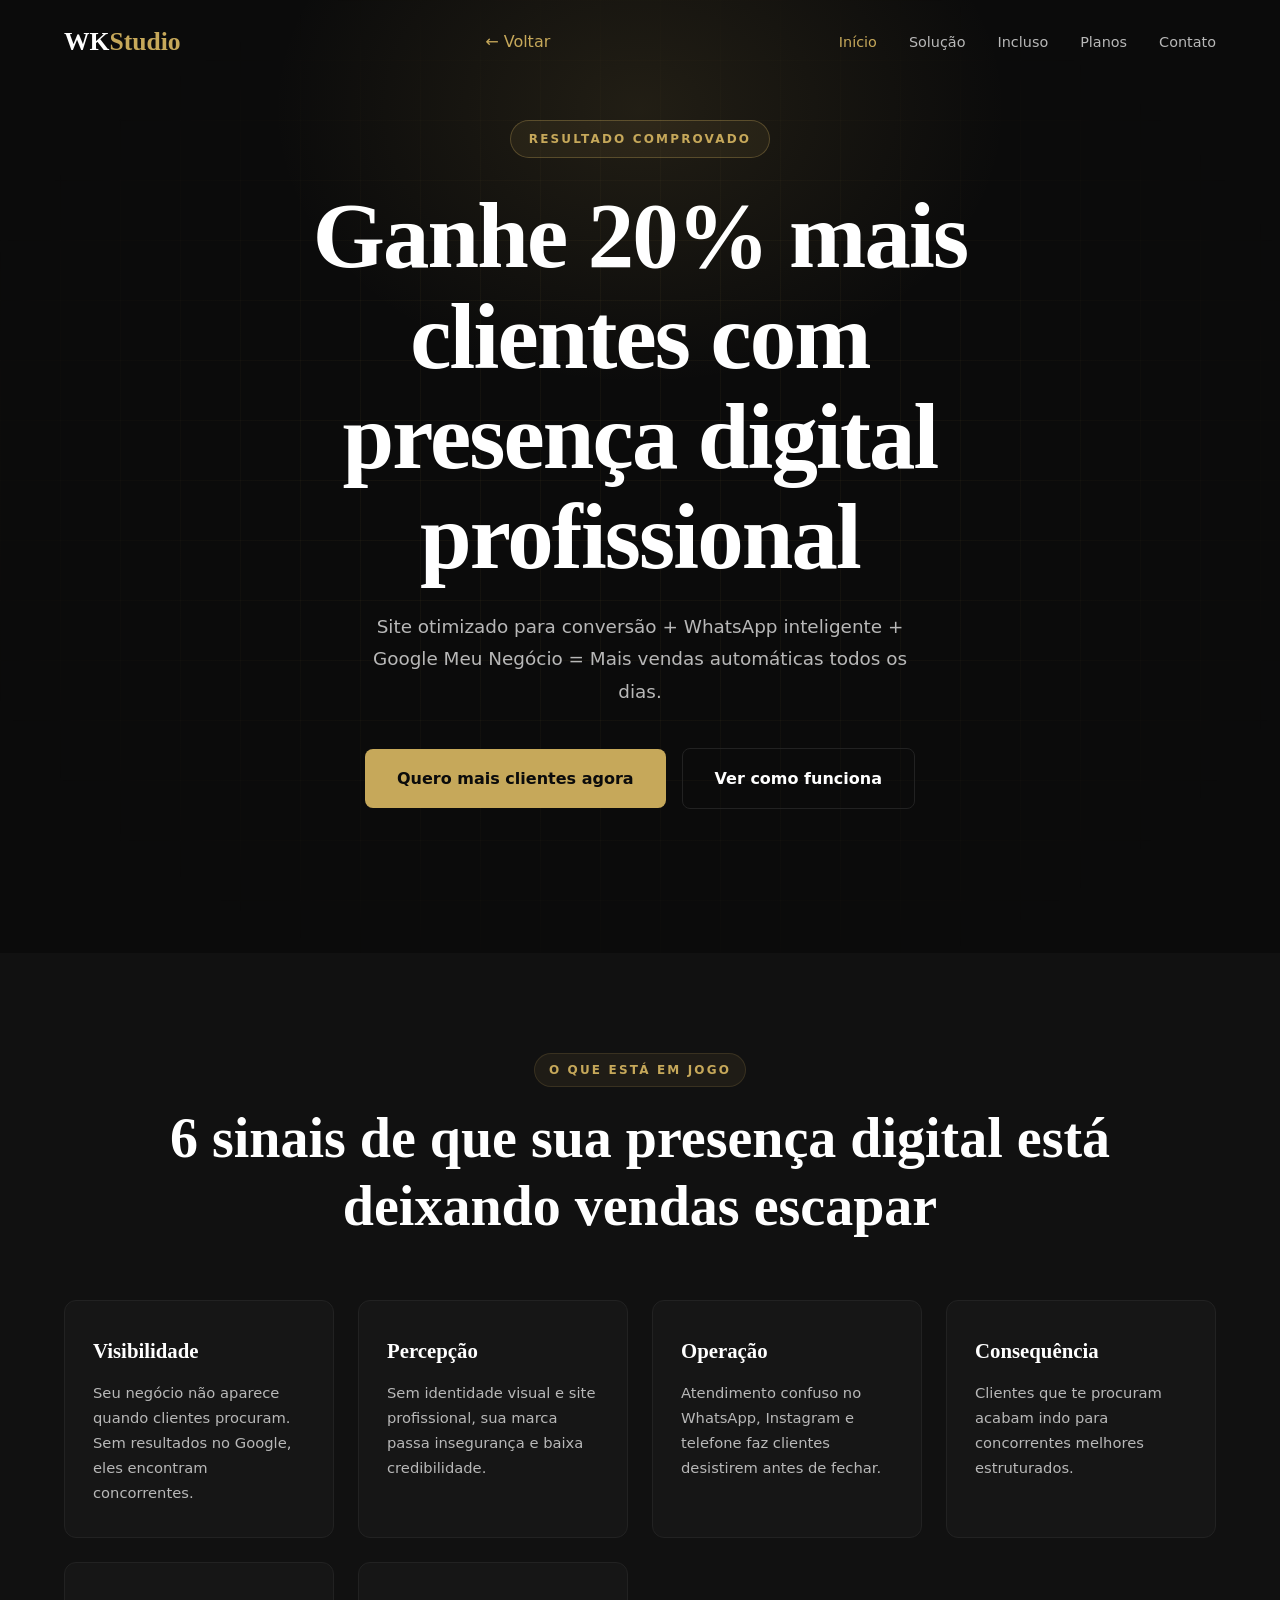
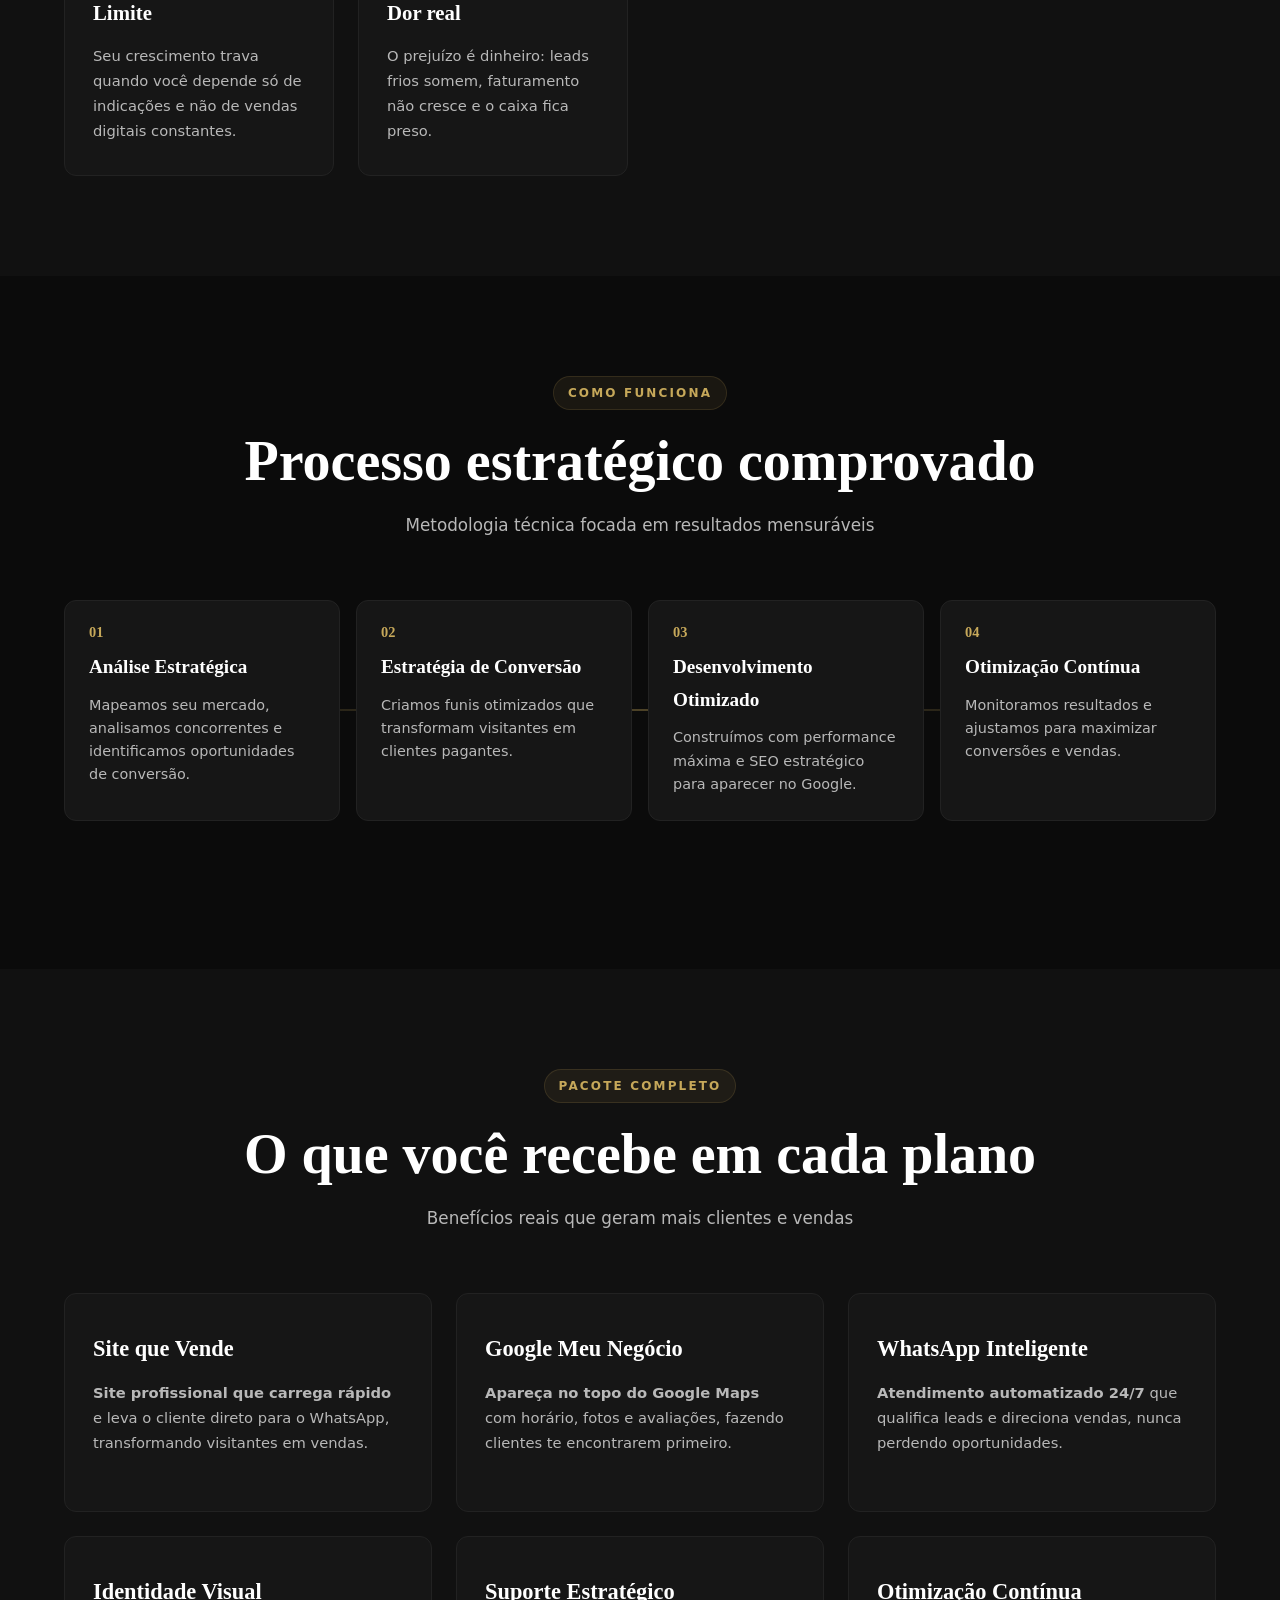
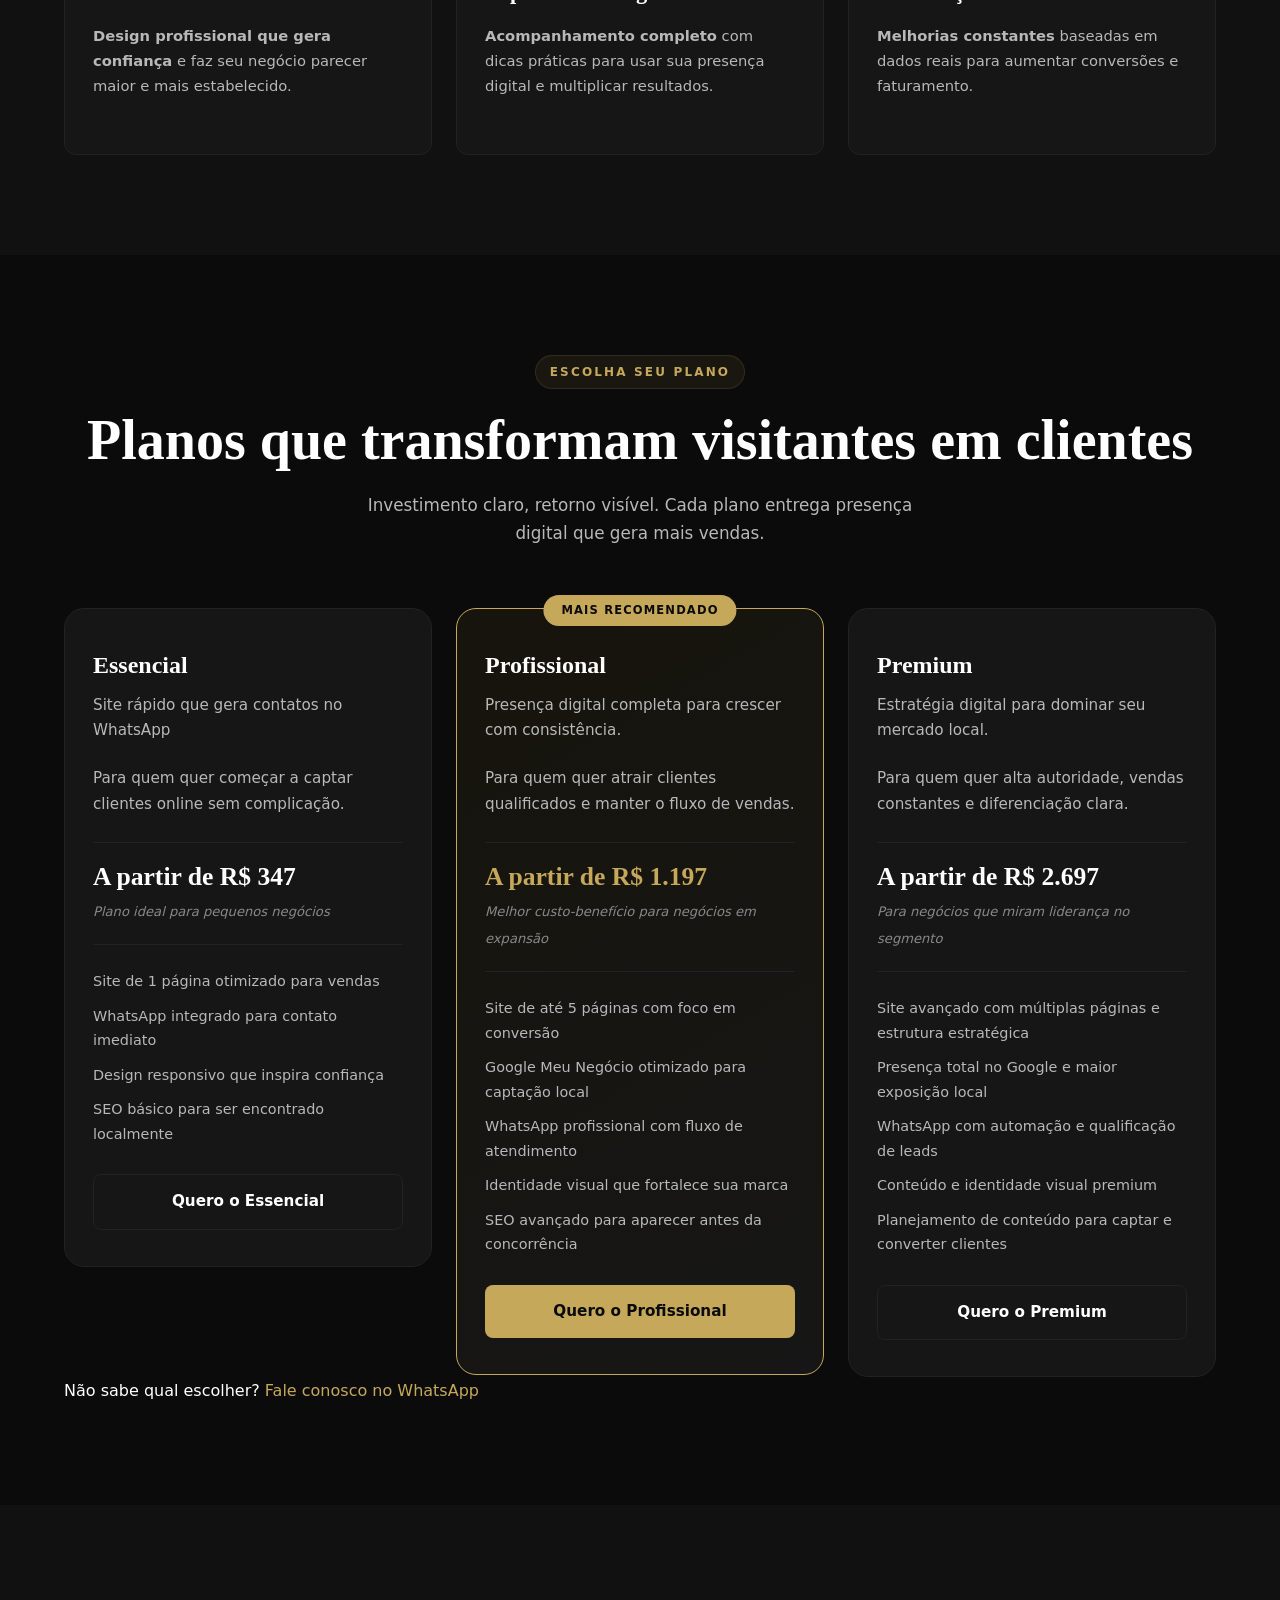
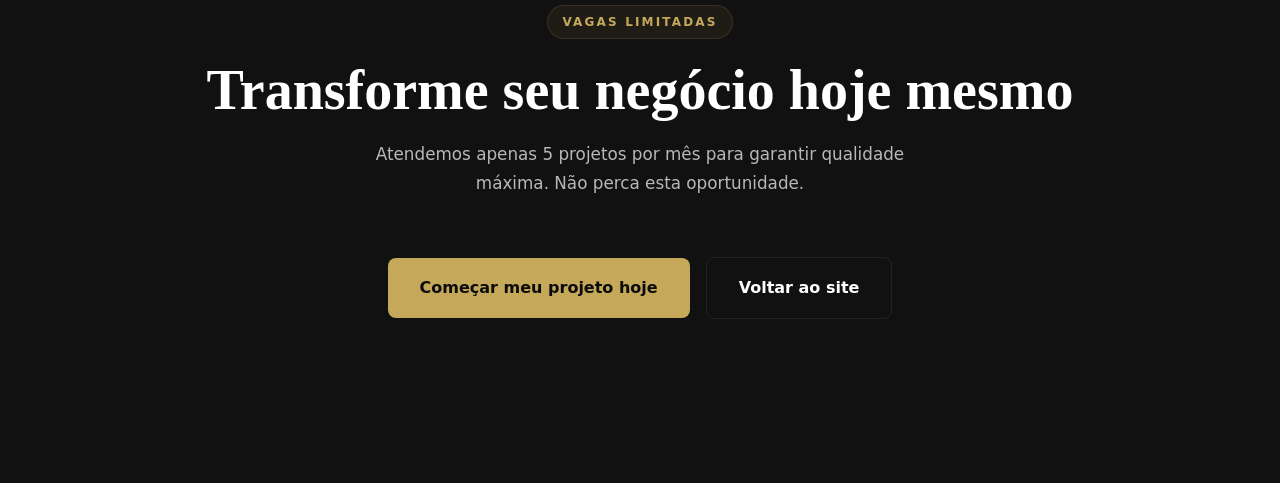
==== vendas.html @ 67858de2 "Add files via upload" ====
﻿<!doctype html>
<html lang="pt-BR">
  <head>
    <meta charset="UTF-8" />
    <meta name="viewport" content="width=device-width, initial-scale=1.0" />
    <title>WK Studio | Ganhe Mais Clientes com Presença Digital</title>
    <meta
      name="description"
      content="Transforme seu negócio local em uma máquina de vendas. Site profissional + WhatsApp inteligente + Google Meu Negócio. Ganhe 20% mais clientes já no primeiro mês."
    />
    <meta
      property="og:title"
      content="WK Studio | Ganhe Mais Clientes com Presença Digital"
    />
    <meta
      property="og:description"
      content="Site profissional + WhatsApp inteligente + Google Meu Negócio = 20% mais clientes. Presença digital completa para negócios locais."
    />
    <meta property="og:image" content="https://wkstudio.com.br/og-image.jpg" />
    <meta property="og:url" content="https://wkstudio.com.br/vendas.html" />
    <meta property="og:type" content="website" />
    <meta name="twitter:card" content="summary_large_image" />
    <link rel="stylesheet" href="style.css" />
  </head>
  <body>
    <header class="navbar" id="navbar">
      <div class="container nav-inner">
        <a href="index.html" class="logo">WK<span>Studio</span></a>
        <a href="index.html" class="gold-link" style="margin-left: 1rem"
          >← Voltar</a
        >
        <nav class="nav-links">
          <a href="#hero">Início</a>
          <a href="#solucao">Solução</a>
          <a href="#incluso">Incluso</a>
          <a href="#planos">Planos</a>
          <a href="#contato">Contato</a>
        </nav>
        <a
          href="https://wa.me/5561998647768?text=Olá!%20Quero%20mais%20clientes%20para%20meu%20negócio.%20Vamos%20conversar?"
          class="btn btn-gold nav-cta"
          target="_blank"
          rel="noopener noreferrer"
          data-track="whatsapp-header"
          >Quero mais clientes</a
        >
        <button
          class="hamburger"
          id="hamburger"
          aria-label="Abrir menu"
          aria-expanded="false"
          aria-controls="mobileMenu"
        >
          <span></span><span></span><span></span>
        </button>
      </div>
      <div
        class="mobile-menu"
        id="mobileMenu"
        role="navigation"
        aria-label="Menu mobile"
      >
        <a href="#hero" class="mobile-link">Início</a>
        <a href="#solucao" class="mobile-link">Solução</a>
        <a href="#incluso" class="mobile-link">Incluso</a>
        <a href="#planos" class="mobile-link">Planos</a>
        <a href="#contato" class="btn btn-gold">Contato</a>
      </div>
    </header>

    <main>
      <!-- HERO -->
      <section class="hero" id="hero">
        <div class="hero-bg">
          <div class="hero-grid"></div>
          <div class="hero-glow"></div>
        </div>
        <div class="container hero-content">
          <div class="hero-badge reveal">Resultado Comprovado</div>
          <h1 class="hero-title reveal">
            Ganhe 20% mais clientes com presença digital profissional
          </h1>
          <p class="hero-sub reveal">
            Site otimizado para conversão + WhatsApp inteligente + Google Meu
            Negócio = Mais vendas automáticas todos os dias.
          </p>
          <div class="hero-actions reveal">
            <a
              href="https://wa.me/5561998647768?text=Olá!%20Quero%20mais%20clientes%20para%20meu%20negócio.%20Vamos%20conversar%20sobre%20os%20planos?"
              class="btn btn-gold btn-lg"
              target="_blank"
              rel="noopener noreferrer"
              data-track="whatsapp-hero-primary"
            >
              Quero mais clientes agora
            </a>
            <a
              href="#solucao"
              class="btn btn-ghost btn-lg"
              data-track="scroll-solucao"
            >
              Ver como funciona
            </a>
          </div>
        </div>
      </section>

      <!-- DORES -->
      <section class="problema" id="dores">
        <div class="container">
          <div class="section-header reveal">
            <span class="section-tag">O que está em jogo</span>
            <h2 class="section-title">
              6 sinais de que sua presença digital está deixando vendas escapar
            </h2>
          </div>
          <div class="dores-grid">
            <article class="dor-card reveal">
              <h3>Visibilidade</h3>
              <p>
                Seu negócio não aparece quando clientes procuram. Sem resultados
                no Google, eles encontram concorrentes.
              </p>
            </article>
            <article class="dor-card reveal">
              <h3>Percepção</h3>
              <p>
                Sem identidade visual e site profissional, sua marca passa
                insegurança e baixa credibilidade.
              </p>
            </article>
            <article class="dor-card reveal">
              <h3>Operação</h3>
              <p>
                Atendimento confuso no WhatsApp, Instagram e telefone faz
                clientes desistirem antes de fechar.
              </p>
            </article>
            <article class="dor-card reveal">
              <h3>Consequência</h3>
              <p>
                Clientes que te procuram acabam indo para concorrentes melhores
                estruturados.
              </p>
            </article>
            <article class="dor-card reveal">
              <h3>Limite</h3>
              <p>
                Seu crescimento trava quando você depende só de indicações e não
                de vendas digitais constantes.
              </p>
            </article>
            <article class="dor-card reveal">
              <h3>Dor real</h3>
              <p>
                O prejuízo é dinheiro: leads frios somem, faturamento não cresce
                e o caixa fica preso.
              </p>
            </article>
          </div>
        </div>
      </section>

      <!-- SOLUÇÃO -->
      <section class="metodo" id="solucao">
        <div class="container">
          <div class="section-header reveal">
            <span class="section-tag">Como Funciona</span>
            <h2 class="section-title">Processo estratégico comprovado</h2>
            <p class="section-sub">
              Metodologia técnica focada em resultados mensuráveis
            </p>
          </div>
          <div class="metodo-steps">
            <div class="metodo-step reveal">
              <div class="step-num">01</div>
              <div class="step-content">
                <h3>Análise Estratégica</h3>
                <p>
                  Mapeamos seu mercado, analisamos concorrentes e identificamos
                  oportunidades de conversão.
                </p>
              </div>
            </div>
            <div class="metodo-step reveal">
              <div class="step-num">02</div>
              <div class="step-content">
                <h3>Estratégia de Conversão</h3>
                <p>
                  Criamos funis otimizados que transformam visitantes em
                  clientes pagantes.
                </p>
              </div>
            </div>
            <div class="metodo-step reveal">
              <div class="step-num">03</div>
              <div class="step-content">
                <h3>Desenvolvimento Otimizado</h3>
                <p>
                  Construímos com performance máxima e SEO estratégico para
                  aparecer no Google.
                </p>
              </div>
            </div>
            <div class="metodo-step reveal">
              <div class="step-num">04</div>
              <div class="step-content">
                <h3>Otimização Contínua</h3>
                <p>
                  Monitoramos resultados e ajustamos para maximizar conversões e
                  vendas.
                </p>
              </div>
            </div>
          </div>
        </div>
      </section>

      <!-- O QUE ESTÁ INCLUSO -->
      <section class="servicos" id="incluso">
        <div class="container">
          <div class="section-header reveal">
            <span class="section-tag">Pacote Completo</span>
            <h2 class="section-title">O que você recebe em cada plano</h2>
            <p class="section-sub">
              Benefícios reais que geram mais clientes e vendas
            </p>
          </div>
          <div class="servicos-grid">
            <div class="servico-card reveal">
              <h3>Site que Vende</h3>
              <p>
                <strong>Site profissional que carrega rápido</strong> e leva o
                cliente direto para o WhatsApp, transformando visitantes em
                vendas.
              </p>
            </div>
            <div class="servico-card reveal">
              <h3>Google Meu Negócio</h3>
              <p>
                <strong>Apareça no topo do Google Maps</strong> com horário,
                fotos e avaliações, fazendo clientes te encontrarem primeiro.
              </p>
            </div>
            <div class="servico-card reveal">
              <h3>WhatsApp Inteligente</h3>
              <p>
                <strong>Atendimento automatizado 24/7</strong> que qualifica
                leads e direciona vendas, nunca perdendo oportunidades.
              </p>
            </div>
            <div class="servico-card reveal">
              <h3>Identidade Visual</h3>
              <p>
                <strong>Design profissional que gera confiança</strong> e faz
                seu negócio parecer maior e mais estabelecido.
              </p>
            </div>
            <div class="servico-card reveal">
              <h3>Suporte Estratégico</h3>
              <p>
                <strong>Acompanhamento completo</strong> com dicas práticas para
                usar sua presença digital e multiplicar resultados.
              </p>
            </div>
            <div class="servico-card reveal">
              <h3>Otimização Contínua</h3>
              <p>
                <strong>Melhorias constantes</strong> baseadas em dados reais
                para aumentar conversões e faturamento.
              </p>
            </div>
          </div>
        </div>
      </section>

      <!-- PLANOS -->
      <section class="planos" id="planos">
        <div class="container">
          <div class="section-header reveal">
            <span class="section-tag">Escolha seu plano</span>
            <h2 class="section-title">
              Planos que transformam visitantes em clientes
            </h2>
            <p class="section-sub">
              Investimento claro, retorno visível. Cada plano entrega presença
              digital que gera mais vendas.
            </p>
          </div>
          <div class="planos-grid">
            <!-- ESSENCIAL -->
            <article class="plano-card reveal">
              <div class="plano-header">
                <span class="plano-nome">Essencial</span>
                <p class="plano-desc">
                  Site rápido que gera contatos no WhatsApp
                </p>
              </div>
              <p class="plano-target">
                Para quem quer começar a captar clientes online sem complicação.
              </p>
              <div class="plano-preco">
                <span class="preco-valor">A partir de R$ 347</span>
                <span class="preco-tipo"
                  >Plano ideal para pequenos negócios</span
                >
              </div>
              <ul class="plano-features">
                <li>Site de 1 página otimizado para vendas</li>
                <li>WhatsApp integrado para contato imediato</li>
                <li>Design responsivo que inspira confiança</li>
                <li>SEO básico para ser encontrado localmente</li>
              </ul>
              <a
                href="https://wa.me/5561998647768?text=Olá!%20Quero%20o%20plano%20Essencial%20para%20meu%20negócio."
                class="btn btn-outline btn-block"
                target="_blank"
                rel="noopener noreferrer"
                data-track="plano-essencial"
              >
                Quero o Essencial
              </a>
            </article>

            <!-- PROFISSIONAL (RECOMENDADO) -->
            <article class="plano-card plano-destaque reveal">
              <span class="plano-popular">MAIS RECOMENDADO</span>
              <div class="plano-header">
                <span class="plano-nome">Profissional</span>
                <p class="plano-desc">
                  Presença digital completa para crescer com consistência.
                </p>
              </div>
              <p class="plano-target">
                Para quem quer atrair clientes qualificados e manter o fluxo de
                vendas.
              </p>
              <div class="plano-preco">
                <span class="preco-valor">A partir de R$ 1.197</span>
                <span class="preco-tipo"
                  >Melhor custo-benefício para negócios em expansão</span
                >
              </div>
              <ul class="plano-features">
                <li>Site de até 5 páginas com foco em conversão</li>
                <li>Google Meu Negócio otimizado para captação local</li>
                <li>WhatsApp profissional com fluxo de atendimento</li>
                <li>Identidade visual que fortalece sua marca</li>
                <li>SEO avançado para aparecer antes da concorrência</li>
              </ul>
              <a
                href="https://wa.me/5561998647768?text=Olá!%20Quero%20o%20plano%20Profissional%20-%20mais%20recomendado%20para%20meu%20negócio."
                class="btn btn-gold btn-block"
                target="_blank"
                rel="noopener noreferrer"
                data-track="plano-profissional"
              >
                Quero o Profissional
              </a>
            </article>

            <!-- PREMIUM -->
            <article class="plano-card reveal">
              <div class="plano-header">
                <span class="plano-nome">Premium</span>
                <p class="plano-desc">
                  Estratégia digital para dominar seu mercado local.
                </p>
              </div>
              <p class="plano-target">
                Para quem quer alta autoridade, vendas constantes e
                diferenciação clara.
              </p>
              <div class="plano-preco">
                <span class="preco-valor">A partir de R$ 2.697</span>
                <span class="preco-tipo"
                  >Para negócios que miram liderança no segmento</span
                >
              </div>
              <ul class="plano-features">
                <li>
                  Site avançado com múltiplas páginas e estrutura estratégica
                </li>
                <li>Presença total no Google e maior exposição local</li>
                <li>WhatsApp com automação e qualificação de leads</li>
                <li>Conteúdo e identidade visual premium</li>
                <li>
                  Planejamento de conteúdo para captar e converter clientes
                </li>
              </ul>
              <a
                href="https://wa.me/5561998647768?text=Olá!%20Quero%20o%20plano%20Premium%20para%20dominar%20meu%20mercado."
                class="btn btn-outline btn-block"
                target="_blank"
                rel="noopener noreferrer"
                data-track="plano-premium"
              >
                Quero o Premium
              </a>
            </article>
          </div>
          <div class="planos-footer">
            <p>
              Não sabe qual escolher?
              <a
                href="https://wa.me/5561998647768?text=Olá!%20Gostaria%20de%20ajuda%20para%20escolher%20o%20plano%20ideal%20para%20meu%20negócio."
                class="gold-link"
                target="_blank"
                rel="noopener noreferrer"
                data-track="ajuda-plano"
              >
                Fale conosco no WhatsApp
              </a>
            </p>
          </div>
        </div>
      </section>

      <!-- CONTATO / CTA FINAL -->
      <section class="problema" id="contato">
        <div class="container">
          <div class="section-header reveal">
            <span class="section-tag">Vagas Limitadas</span>
            <h2 class="section-title">Transforme seu negócio hoje mesmo</h2>
            <p class="section-sub">
              Atendemos apenas 5 projetos por mês para garantir qualidade
              máxima. Não perca esta oportunidade.
            </p>
          </div>
          <div class="hero-actions reveal">
            <a
              href="https://wa.me/5561998647768?text=Olá!%20Quero%20começar%20meu%20projeto%20de%20presença%20digital%20hoje.%20Vamos%20conversar?"
              class="btn btn-gold btn-lg"
              target="_blank"
              rel="noopener noreferrer"
              data-track="whatsapp-final"
            >
              Começar meu projeto hoje
            </a>
            <a
              href="index.html"
              class="btn btn-ghost btn-lg"
              data-track="voltar-site"
            >
              Voltar ao site
            </a>
          </div>
        </div>
      </section>
    </main>
    <script src="script.js"></script>
  </body>
</html>
---- style.css ----
/* =============================================
   WK STUDIO — style.css v2
   ============================================= */

*,
*::before,
*::after {
  box-sizing: border-box;
  margin: 0;
  padding: 0;
}

:root {
  --black: #0b0b0b;
  --black-soft: #111111;
  --black-card: #161616;
  --black-border: #222222;
  --white: #ffffff;
  --white-dim: #b8b8b8;
  --white-muted: #888888;
  --gold: #c6a85a;
  --gold-light: #d4b96a;
  --gold-dim: rgba(198, 168, 90, 0.15);
  --gold-glow: rgba(198, 168, 90, 0.08);
  --green: #25d366;

  --font-display: "Cormorant Garamond", Georgia, serif;
  --font-body: "DM Sans", system-ui, sans-serif;

  --radius: 12px;
  --radius-lg: 20px;
  --radius-sm: 8px;
  --transition: 0.3s ease;
  --section-pad: 100px;
  --container: 1200px;
}

html {
  scroll-behavior: smooth;
  font-size: 16px;
}

body {
  background: var(--black);
  color: var(--white);
  font-family: var(--font-body);
  line-height: 1.7;
  -webkit-font-smoothing: antialiased;
  overflow-x: hidden;
}

img {
  max-width: 100%;
  display: block;
}
a {
  text-decoration: none;
  color: inherit;
}
ul {
  list-style: none;
}

:focus-visible {
  outline: 2px solid var(--gold);
  outline-offset: 3px;
  border-radius: 4px;
}
:focus:not(:focus-visible) {
  outline: none;
}

/* UTILITIES */
.container {
  max-width: var(--container);
  margin: 0 auto;
  padding: 0 24px;
}
.gold {
  color: var(--gold);
}
.gold-link {
  color: var(--gold);
  font-weight: 500;
}
.gold-link:hover {
  text-decoration: underline;
}

.section-tag {
  display: inline-block;
  font-size: 0.75rem;
  font-weight: 600;
  letter-spacing: 0.18em;
  text-transform: uppercase;
  color: var(--gold);
  border: 1px solid var(--gold-dim);
  background: var(--gold-glow);
  padding: 6px 14px;
  border-radius: 100px;
  margin-bottom: 18px;
}

.section-header {
  text-align: center;
  margin-bottom: 60px;
}

.section-title {
  font-family: var(--font-display);
  font-size: clamp(2.2rem, 5vw, 3.5rem);
  font-weight: 700;
  line-height: 1.2;
  margin-bottom: 16px;
}

.section-sub {
  font-size: 1.05rem;
  color: var(--white-dim);
  max-width: 560px;
  margin: 0 auto;
}

.check {
  color: var(--gold);
  font-weight: 700;
  flex-shrink: 0;
}

/* BUTTONS */
.btn {
  display: inline-flex;
  align-items: center;
  gap: 10px;
  padding: 14px 28px;
  border-radius: var(--radius-sm);
  font-family: var(--font-body);
  font-size: 0.95rem;
  font-weight: 600;
  cursor: pointer;
  border: none;
  transition: all var(--transition);
  white-space: nowrap;
}
.btn-gold {
  background: var(--gold);
  color: var(--black);
}
.btn-gold:hover {
  background: var(--gold-light);
  transform: translateY(-2px);
  box-shadow: 0 8px 30px rgba(198, 168, 90, 0.3);
}
.btn-ghost {
  background: transparent;
  color: var(--white);
  border: 1px solid var(--black-border);
}
.btn-ghost:hover {
  border-color: var(--white-muted);
  background: rgba(255, 255, 255, 0.04);
}
.btn-outline {
  background: transparent;
  color: var(--white);
  border: 1.5px solid var(--black-border);
}
.btn-outline:hover {
  border-color: var(--gold);
  color: var(--gold);
}
.btn-lg {
  padding: 16px 32px;
  font-size: 1rem;
}
.btn-xl {
  padding: 20px 44px;
  font-size: 1.1rem;
  border-radius: var(--radius);
}
.btn-block {
  width: 100%;
  justify-content: center;
}

/* REVEAL */
.reveal {
  opacity: 0;
  transform: translateY(32px);
  transition:
    opacity 0.7s ease,
    transform 0.7s ease;
}
.reveal.visible {
  opacity: 1;
  transform: translateY(0);
}

/* =============================================
   NAVBAR
   ============================================= */
.navbar {
  position: fixed;
  top: 0;
  left: 0;
  width: 100%;
  z-index: 1000;
  padding: 20px 0;
  transition: all var(--transition);
}
.navbar.scrolled {
  background: rgba(11, 11, 11, 0.95);
  backdrop-filter: blur(16px);
  border-bottom: 1px solid var(--black-border);
  padding: 14px 0;
}
.nav-inner {
  display: flex;
  align-items: center;
  justify-content: space-between;
  gap: 24px;
}
.logo {
  font-family: var(--font-display);
  font-size: 1.6rem;
  font-weight: 700;
  color: var(--white);
}
.logo span {
  color: var(--gold);
}
.nav-links {
  display: flex;
  gap: 32px;
}
.nav-links a {
  font-size: 0.9rem;
  font-weight: 500;
  color: var(--white-dim);
  transition: color var(--transition);
}
.nav-links a:hover {
  color: var(--white);
}
.nav-cta {
  display: none;
}
.hamburger {
  display: none;
  flex-direction: column;
  gap: 5px;
  background: none;
  border: none;
  cursor: pointer;
  padding: 4px;
}
.hamburger span {
  display: block;
  width: 24px;
  height: 2px;
  background: var(--white);
  border-radius: 2px;
  transition: all var(--transition);
}
.mobile-menu {
  display: none;
  flex-direction: column;
  gap: 16px;
  padding: 24px;
  background: var(--black-soft);
  border-top: 1px solid var(--black-border);
}
.mobile-menu.open {
  display: flex;
}
.mobile-link {
  font-size: 1rem;
  color: var(--white-dim);
  font-weight: 500;
}

/* =============================================
   HERO
   ============================================= */
.hero {
  position: relative;
  min-height: 100vh;
  display: flex;
  align-items: center;
  overflow: hidden;
  padding: 120px 0 80px;
}
.hero-bg {
  position: absolute;
  inset: 0;
  pointer-events: none;
}
.hero-grid {
  position: absolute;
  inset: 0;
  background-image:
    linear-gradient(rgba(198, 168, 90, 0.05) 1px, transparent 1px),
    linear-gradient(90deg, rgba(198, 168, 90, 0.05) 1px, transparent 1px);
  background-size: 60px 60px;
  mask-image: radial-gradient(ellipse at center, black 30%, transparent 80%);
}
.hero-glow {
  position: absolute;
  top: -20%;
  left: 50%;
  transform: translateX(-50%);
  width: 800px;
  height: 600px;
  background: radial-gradient(
    ellipse,
    rgba(198, 168, 90, 0.12) 0%,
    transparent 65%
  );
  border-radius: 50%;
}
.hero-content {
  position: relative;
  z-index: 2;
  text-align: center;
  max-width: 820px;
  margin: 0 auto;
}
.hero-badge {
  display: inline-block;
  font-size: 0.75rem;
  font-weight: 600;
  letter-spacing: 0.18em;
  text-transform: uppercase;
  color: var(--gold);
  border: 1px solid rgba(198, 168, 90, 0.3);
  background: rgba(198, 168, 90, 0.08);
  padding: 8px 18px;
  border-radius: 100px;
  margin-bottom: 28px;
}
.hero-title {
  font-family: var(--font-display);
  font-size: clamp(3rem, 8vw, 5.8rem);
  font-weight: 700;
  line-height: 1.08;
  letter-spacing: -0.02em;
  margin-bottom: 24px;
}
.hero-sub {
  font-size: clamp(1rem, 2.5vw, 1.15rem);
  color: var(--white-dim);
  max-width: 560px;
  margin: 0 auto 40px;
  line-height: 1.75;
}
.hero-actions {
  display: flex;
  align-items: center;
  justify-content: center;
  gap: 16px;
  flex-wrap: wrap;
  margin-bottom: 64px;
}
.hero-stats {
  display: flex;
  align-items: center;
  justify-content: center;
  gap: 32px;
  flex-wrap: wrap;
}
.stat {
  text-align: center;
}
.stat-num {
  display: block;
  font-family: var(--font-display);
  font-size: 1.8rem;
  font-weight: 700;
  color: var(--gold);
  line-height: 1;
}
.stat-label {
  font-size: 0.8rem;
  color: var(--white-muted);
  margin-top: 4px;
}
.stat-divider {
  width: 1px;
  height: 40px;
  background: var(--black-border);
}
.hero-scroll {
  position: absolute;
  bottom: 32px;
  left: 50%;
  transform: translateX(-50%);
}
.scroll-line {
  width: 1px;
  height: 48px;
  background: linear-gradient(to bottom, var(--gold), transparent);
  margin: 0 auto;
  animation: scrollPulse 2s ease-in-out infinite;
}
@keyframes scrollPulse {
  0%,
  100% {
    opacity: 1;
    transform: scaleY(1);
  }
  50% {
    opacity: 0.4;
    transform: scaleY(0.8);
  }
}

/* =============================================
   PROBLEMA
   ============================================= */
.problema {
  padding: var(--section-pad) 0;
  background: var(--black-soft);
}
.dores-grid {
  display: grid;
  grid-template-columns: repeat(auto-fit, minmax(260px, 1fr));
  gap: 24px;
}
.dor-card {
  background: var(--black-card);
  border: 1px solid var(--black-border);
  border-radius: var(--radius);
  padding: 32px 28px;
  transition: all var(--transition);
}
.dor-card:hover {
  border-color: rgba(198, 168, 90, 0.3);
  transform: translateY(-4px);
  box-shadow: 0 16px 40px rgba(0, 0, 0, 0.4);
}
.dor-icon {
  color: var(--gold);
  margin-bottom: 20px;
}
.dor-card h3 {
  font-family: var(--font-display);
  font-size: 1.3rem;
  font-weight: 700;
  margin-bottom: 12px;
}
.dor-card p {
  font-size: 0.92rem;
  color: var(--white-dim);
  line-height: 1.7;
}

/* =============================================
   MÉTODO
   ============================================= */
.metodo {
  padding: var(--section-pad) 0;
}
.metodo-steps {
  position: relative;
  display: grid;
  grid-template-columns: repeat(4, 1fr);
  grid-auto-rows: 1fr;
  gap: 16px;
  align-items: stretch;
  margin-bottom: 48px;
}
.metodo-steps::before {
  content: "";
  position: absolute;
  top: 50%;
  left: 0;
  width: 100%;
  height: 2px;
  transform: translateY(-50%);
  background: linear-gradient(90deg, transparent 0%, rgba(198, 168, 90, 0.35) 50%, transparent 100%);
  z-index: 0;
}
.metodo-step {
  position: relative;
  z-index: 1;
  display: flex;
  flex-direction: column;
  justify-content: flex-start;
  align-items: flex-start;
  min-height: 220px;
  height: 100%;
  background: var(--black-card);
  border: 1px solid var(--black-border);
  border-radius: var(--radius);
  padding: 24px;
  transition: transform var(--transition), border-color var(--transition), box-shadow var(--transition);
}
.metodo-step:hover {
  transform: translateY(-4px);
  border-color: rgba(198, 168, 90, 0.3);
  box-shadow: 0 12px 24px rgba(0, 0, 0, 0.25);
}
.metodo-connector {
  display: none;
}
.step-num {
  font-family: var(--font-display);
  font-size: 0.9rem;
  font-weight: 700;
  color: var(--gold);
  line-height: 1;
  margin-bottom: 12px;
}
.step-content h3 {
  font-family: var(--font-display);
  font-size: 1.2rem;
  font-weight: 700;
  margin-bottom: 10px;
}
.step-content p {
  font-size: 0.9rem;
  color: var(--white-dim);
  line-height: 1.6;
}
.metodo-cta {
  text-align: center;
}
@media (max-width: 1024px) {
  .metodo-steps {
    gap: 12px;
  }
}
@media (max-width: 640px) {
  .metodo-steps {
    grid-template-columns: 1fr;
  }
  .metodo-steps::before {
    display: none;
  }
}

/* =============================================
   SERVIÇOS
   ============================================= */
.servicos {
  padding: var(--section-pad) 0;
  background: var(--black-soft);
}
.servicos-grid {
  display: grid;
  grid-template-columns: repeat(auto-fit, minmax(280px, 1fr));
  gap: 24px;
}
.servico-card {
  background: var(--black-card);
  border: 1px solid var(--black-border);
  border-radius: var(--radius);
  padding: 36px 28px;
  position: relative;
  transition: all var(--transition);
}
.servico-card:hover {
  border-color: rgba(198, 168, 90, 0.25);
  transform: translateY(-4px);
  box-shadow: 0 20px 50px rgba(0, 0, 0, 0.4);
}
.servico-destaque {
  border-color: rgba(198, 168, 90, 0.4);
  background: linear-gradient(135deg, #161610, var(--black-card));
}
.servico-novo {
  border-color: rgba(198, 168, 90, 0.2);
}
.servico-tag {
  position: absolute;
  top: -12px;
  left: 24px;
  background: var(--gold);
  color: var(--black);
  font-size: 0.72rem;
  font-weight: 700;
  letter-spacing: 0.1em;
  text-transform: uppercase;
  padding: 5px 12px;
  border-radius: 100px;
}
.servico-tag--novo {
  background: var(--black-soft);
  color: var(--gold);
  border: 1px solid var(--gold-dim);
}
.servico-num {
  font-family: var(--font-display);
  font-size: 0.85rem;
  color: var(--gold);
  font-weight: 700;
  letter-spacing: 0.1em;
  margin-bottom: 16px;
}
.servico-icon {
  color: var(--gold);
  margin-bottom: 20px;
}
.servico-card h3 {
  font-family: var(--font-display);
  font-size: 1.4rem;
  font-weight: 700;
  margin-bottom: 12px;
}
.servico-card p {
  font-size: 0.92rem;
  color: var(--white-dim);
  line-height: 1.7;
  margin-bottom: 20px;
}
.servico-features {
  display: flex;
  flex-direction: column;
  gap: 8px;
}
.servico-features li {
  font-size: 0.85rem;
  color: var(--white-muted);
  padding-left: 16px;
  position: relative;
}
.servico-features li::before {
  content: "–";
  position: absolute;
  left: 0;
  color: var(--gold);
}

/* =============================================
   PROJETOS
   ============================================= */
.projetos {
  padding: var(--section-pad) 0;
}
.projetos-grid {
  display: grid;
  grid-template-columns: repeat(auto-fit, minmax(300px, 1fr));
  gap: 28px;
}
.projeto-card {
  background: var(--black-card);
  border: 1px solid var(--black-border);
  border-radius: var(--radius-lg);
  overflow: hidden;
  transition: all var(--transition);
}
.projeto-card:hover {
  border-color: rgba(198, 168, 90, 0.3);
  transform: translateY(-6px);
  box-shadow: 0 24px 60px rgba(0, 0, 0, 0.5);
}
.projeto-img {
  position: relative;
  height: 220px;
  overflow: hidden;
  display: flex;
  align-items: center;
  justify-content: center;
}
.projeto-img--oficina {
  background: linear-gradient(135deg, #1a120a, #2a1f10);
}
.projeto-img--doce {
  background: linear-gradient(135deg, #2a1a0f, #3a2518);
}
.projeto-overlay {
  position: absolute;
  top: 12px;
  left: 12px;
  background: rgba(0, 0, 0, 0.7);
  border: 1px solid var(--black-border);
  backdrop-filter: blur(8px);
  border-radius: 100px;
  padding: 5px 14px;
  z-index: 10;
}
.projeto-segmento {
  font-size: 0.75rem;
  font-weight: 600;
  letter-spacing: 0.08em;
  color: var(--gold);
}

.projeto-mockup {
  width: 85%;
  background: #0e0e0e;
  border: 1px solid #2a2a2a;
  border-radius: 10px;
  padding: 12px;
  box-shadow: 0 20px 60px rgba(0, 0, 0, 0.7);
}
.projeto-mockup--warm {
  background: #1a0f0a;
}
.pm-header {
  display: flex;
  align-items: center;
  justify-content: space-between;
  margin-bottom: 10px;
  padding-bottom: 8px;
  border-bottom: 1px solid #1e1e1e;
}
.pm-logo {
  width: 40px;
  height: 8px;
  background: var(--white-muted);
  border-radius: 4px;
}
.pm-logo--gold {
  background: var(--gold);
}
.pm-logo--round {
  width: 20px;
  height: 20px;
  border-radius: 50%;
  background: var(--gold);
}
.pm-nav {
  display: flex;
  gap: 6px;
}
.pm-nav span {
  width: 20px;
  height: 4px;
  background: #2a2a2a;
  border-radius: 2px;
}
.pm-hero {
  margin-bottom: 10px;
}
.pm-hero--centered {
  text-align: center;
}
.pm-title {
  height: 8px;
  width: 70%;
  background: var(--white-dim);
  border-radius: 4px;
  margin-bottom: 6px;
}
.pm-title.lg {
  height: 12px;
  width: 80%;
}
.pm-title.center {
  margin: 0 auto 6px;
}
.pm-title.gold-bg {
  background: var(--gold);
  height: 10px;
}
.pm-subtitle {
  height: 5px;
  width: 50%;
  background: #2a2a2a;
  border-radius: 4px;
  margin-bottom: 8px;
}
.pm-cta {
  height: 16px;
  width: 80px;
  background: var(--gold);
  border-radius: 4px;
}
.pm-cta--gold {
  background: var(--gold);
  margin: 0 auto;
}
.pm-cta--outline {
  height: 16px;
  width: 80px;
  border: 1px solid var(--gold);
  border-radius: 4px;
  margin: 0 auto;
}
.pm-cards {
  display: flex;
  gap: 6px;
  margin-bottom: 10px;
}
.pm-card {
  flex: 1;
  height: 28px;
  background: #1a1a1a;
  border-radius: 4px;
}
.pm-stats {
  display: flex;
  gap: 6px;
}
.pm-stat {
  flex: 1;
  height: 22px;
  background: rgba(198, 168, 90, 0.15);
  border-radius: 4px;
}
.pm-badge-mock {
  width: 60px;
  height: 8px;
  background: var(--gold);
  border-radius: 100px;
  margin: 0 auto 6px;
}
.pm-gallery {
  display: flex;
  gap: 4px;
  margin-top: 8px;
}
.pm-img {
  flex: 1;
  height: 24px;
  background: #2a1f30;
  border-radius: 3px;
}
.pm-img.tall {
  height: 36px;
  align-self: flex-end;
}
.pm-products {
  display: flex;
  gap: 6px;
  margin-top: 8px;
}
.pm-product {
  flex: 1;
  height: 24px;
  background: #2a1a0f;
  border-radius: 4px;
}
.pm-logo--elegant {
  width: 35px;
  height: 12px;
  background: var(--gold);
  border-radius: 6px;
}
.pm-badge-mock--fruit {
  width: 50px;
  height: 6px;
  background: #ff6b35;
  border-radius: 100px;
  margin: 0 auto 6px;
}
.pm-cta--warm {
  background: #ff6b35;
}

.projeto-info {
  padding: 24px;
}
.projeto-info h3 {
  font-family: var(--font-display);
  font-size: 1.25rem;
  font-weight: 700;
  margin-bottom: 8px;
}
.projeto-info p {
  font-size: 0.88rem;
  color: var(--white-dim);
  line-height: 1.65;
  margin-bottom: 16px;
}
.projeto-tags {
  display: flex;
  gap: 8px;
  flex-wrap: wrap;
}
.projeto-tags span {
  font-size: 0.72rem;
  font-weight: 600;
  letter-spacing: 0.06em;
  color: var(--gold);
  background: var(--gold-dim);
  border: 1px solid rgba(198, 168, 90, 0.2);
  padding: 4px 10px;
  border-radius: 100px;
}
.projeto-link {
  display: inline-block;
  margin-top: 16px;
  font-size: 0.85rem;
  font-weight: 600;
  color: var(--gold);
  text-decoration: none;
  border: 1px solid var(--gold);
  padding: 8px 16px;
  border-radius: 6px;
  transition: all var(--transition);
}
.projeto-link:hover {
  background: var(--gold);
  color: var(--black);
}

/* =============================================
   DIFERENCIAL
   ============================================= */
.diferencial {
  padding: var(--section-pad) 0;
  background: var(--black-soft);
  border-top: 1px solid var(--black-border);
  border-bottom: 1px solid var(--black-border);
}
.diferencial-content {
  max-width: 900px;
  margin: 0 auto;
}
.diferencial-quote {
  text-align: center;
  margin-bottom: 60px;
}
.diferencial-quote p {
  font-family: var(--font-display);
  font-size: clamp(1.6rem, 4vw, 2.6rem);
  font-weight: 600;
  line-height: 1.3;
  max-width: 700px;
  margin: 0 auto;
}
.diferencial-items {
  display: grid;
  grid-template-columns: repeat(auto-fit, minmax(200px, 1fr));
  gap: 32px;
}
.dif-item {
  display: flex;
  gap: 16px;
  align-items: flex-start;
}
.dif-icon {
  color: var(--gold);
  flex-shrink: 0;
  margin-top: 2px;
}
.dif-item h4 {
  font-size: 1rem;
  font-weight: 600;
  margin-bottom: 4px;
}
.dif-item p {
  font-size: 0.85rem;
  color: var(--white-muted);
}

/* =============================================
   PLANOS
   ============================================= */
.planos {
  padding: var(--section-pad) 0;
}
.planos-grid {
  display: grid;
  grid-template-columns: repeat(auto-fit, minmax(280px, 1fr));
  gap: 24px;
  align-items: start;
}
.plano-card {
  background: var(--black-card);
  border: 1px solid var(--black-border);
  border-radius: var(--radius-lg);
  padding: 36px 28px;
  position: relative;
  transition: all var(--transition);
}
.plano-card:hover {
  border-color: rgba(198, 168, 90, 0.25);
  box-shadow: 0 20px 50px rgba(0, 0, 0, 0.4);
}
.plano-destaque {
  border-color: var(--gold);
  background: linear-gradient(150deg, #16140c, var(--black-card));
  transform: scale(1.02);
}
.plano-destaque:hover {
  transform: scale(1.02) translateY(-4px);
}
.plano-popular {
  position: absolute;
  top: -14px;
  left: 50%;
  transform: translateX(-50%);
  background: var(--gold);
  color: var(--black);
  font-size: 0.72rem;
  font-weight: 700;
  letter-spacing: 0.1em;
  text-transform: uppercase;
  padding: 6px 18px;
  border-radius: 100px;
  white-space: nowrap;
}
.plano-header {
  margin-bottom: 24px;
}
.plano-nome {
  display: block;
  font-family: var(--font-display);
  font-size: 1.5rem;
  font-weight: 700;
  margin-bottom: 8px;
}
.plano-desc {
  font-size: 0.95rem;
  color: var(--white-dim);
  line-height: 1.6;
  margin-bottom: 12px;
}
.plano-target {
  font-size: 0.95rem;
  color: var(--white-dim);
  margin-bottom: 24px;
  line-height: 1.7;
}
.plano-preco {
  padding: 20px 0;
  border-top: 1px solid var(--black-border);
  border-bottom: 1px solid var(--black-border);
  margin-bottom: 24px;
}
.preco-de {
  display: none;
}
.preco-valor {
  display: block;
  font-family: var(--font-display);
  font-size: 1.6rem;
  font-weight: 700;
  color: var(--white);
  line-height: 1.1;
  margin-bottom: 6px;
}
.plano-destaque .preco-valor {
  color: var(--gold);
}
.preco-tipo {
  font-size: 0.82rem;
  color: var(--white-muted);
  font-style: italic;
}
.plano-features {
  margin-bottom: 28px;
  display: flex;
  flex-direction: column;
  gap: 10px;
}
.plano-features li {
  display: flex;
  align-items: center;
  gap: 10px;
  font-size: 0.9rem;
  color: var(--white-dim);
}
.plano-features li.disabled {
  color: var(--white-muted);
  text-decoration: line-through;
  opacity: 0.5;
}
.plano-features li.disabled span {
  color: var(--white-muted);
}
.planos-obs {
  text-align: center;
  margin-top: 40px;
  font-size: 0.95rem;
  color: var(--white-dim);
}

/* =============================================
   MANUTENÇÃO
   ============================================= */
.manutencao {
  padding: var(--section-pad) 0;
  background: var(--black-soft);
}
.manutencao-inner {
  display: grid;
  grid-template-columns: 1fr 1fr;
  gap: 80px;
  align-items: center;
}
.manut-text .section-title {
  text-align: left;
  font-size: clamp(1.8rem, 4vw, 2.6rem);
  margin-bottom: 20px;
}
.manut-text > p {
  color: var(--white-dim);
  margin-bottom: 28px;
  line-height: 1.75;
}
.manut-items {
  display: flex;
  flex-direction: column;
  gap: 12px;
  margin-bottom: 36px;
}
.manut-item {
  display: flex;
  align-items: center;
  gap: 12px;
  font-size: 0.95rem;
  color: var(--white-dim);
}
.manut-visual {
  display: flex;
  justify-content: center;
}
.manut-card {
  background: var(--black-card);
  border: 1px solid rgba(198, 168, 90, 0.3);
  border-radius: var(--radius-lg);
  padding: 40px;
  text-align: center;
  max-width: 300px;
  width: 100%;
}
.manut-card-icon {
  color: var(--gold);
  margin-bottom: 20px;
}
.manut-card h4 {
  font-family: var(--font-display);
  font-size: 1.3rem;
  font-weight: 700;
  margin-bottom: 8px;
}
.manut-card p {
  font-size: 0.95rem;
  color: var(--white-dim);
  margin-bottom: 20px;
}
.manut-card ul {
  display: flex;
  flex-direction: column;
  gap: 8px;
  text-align: left;
}
.manut-card ul li {
  font-size: 0.88rem;
  color: var(--white-dim);
}

/* =============================================
   DIAGNÓSTICO
   ============================================= */
.diagnostico {
  position: relative;
  padding: var(--section-pad) 0;
  overflow: hidden;
}
.diag-bg {
  position: absolute;
  inset: 0;
  pointer-events: none;
}
.diag-glow {
  position: absolute;
  top: 50%;
  left: 50%;
  transform: translate(-50%, -50%);
  width: 900px;
  height: 600px;
  background: radial-gradient(
    ellipse,
    rgba(198, 168, 90, 0.07) 0%,
    transparent 65%
  );
  border-radius: 50%;
}
.diag-inner {
  position: relative;
  z-index: 2;
  display: grid;
  grid-template-columns: 1fr 1fr;
  gap: 80px;
  align-items: center;
}
.diag-text .section-tag {
  margin-bottom: 16px;
}
.diag-text .section-title {
  text-align: left;
  font-size: clamp(1.8rem, 4vw, 2.6rem);
  margin-bottom: 20px;
}
.diag-text > p {
  color: var(--white-dim);
  margin-bottom: 28px;
  line-height: 1.75;
}
.diag-lista {
  display: flex;
  flex-direction: column;
  gap: 12px;
}
.diag-lista li {
  display: flex;
  align-items: center;
  gap: 12px;
  font-size: 0.95rem;
  color: var(--white-dim);
}
.diag-cta-box {
  display: flex;
  justify-content: center;
}
.diag-card {
  background: var(--black-card);
  border: 1px solid rgba(198, 168, 90, 0.35);
  border-radius: var(--radius-lg);
  padding: 40px 36px;
  text-align: center;
  max-width: 380px;
  width: 100%;
}
.diag-card-label {
  font-size: 0.75rem;
  font-weight: 600;
  letter-spacing: 0.12em;
  text-transform: uppercase;
  color: var(--gold);
  margin-bottom: 12px;
}
.diag-card h3 {
  font-family: var(--font-display);
  font-size: 1.6rem;
  font-weight: 700;
  margin-bottom: 12px;
}
.diag-card > p {
  font-size: 0.9rem;
  color: var(--white-dim);
  margin-bottom: 24px;
  line-height: 1.65;
}
.diag-note {
  font-size: 0.78rem;
  color: var(--white-muted);
  margin-top: 12px;
  font-style: italic;
}

/* =============================================
   CTA FINAL
   ============================================= */
.cta-final {
  position: relative;
  padding: var(--section-pad) 0 120px;
  overflow: hidden;
  text-align: center;
}
.cta-bg {
  position: absolute;
  inset: 0;
  pointer-events: none;
}
.cta-glow {
  position: absolute;
  bottom: -30%;
  left: 50%;
  transform: translateX(-50%);
  width: 900px;
  height: 500px;
  background: radial-gradient(
    ellipse,
    rgba(198, 168, 90, 0.1) 0%,
    transparent 65%
  );
  border-radius: 50%;
}
.cta-content {
  position: relative;
  z-index: 2;
  max-width: 700px;
  margin: 0 auto;
}
.cta-title {
  font-family: var(--font-display);
  font-size: clamp(2rem, 5vw, 3.5rem);
  font-weight: 700;
  line-height: 1.2;
  margin-bottom: 20px;
}
.cta-sub {
  font-size: 1.05rem;
  color: var(--white-dim);
  margin-bottom: 40px;
  line-height: 1.7;
}
.cta-note {
  margin-top: 16px;
  font-size: 0.82rem;
  color: var(--white-muted);
}

/* =============================================
   FOOTER
   ============================================= */
.footer {
  background: #080808;
  border-top: 1px solid var(--black-border);
  padding: 60px 0 0;
}
.footer-inner {
  display: grid;
  grid-template-columns: 2fr 1fr 1fr;
  gap: 60px;
  padding-bottom: 40px;
}
.footer-brand .logo {
  margin-bottom: 16px;
  display: inline-block;
}
.footer-brand p {
  font-size: 0.88rem;
  color: var(--white-muted);
  line-height: 1.7;
  max-width: 260px;
}
.footer-links,
.footer-contato {
  display: flex;
  flex-direction: column;
  gap: 12px;
}
.footer-links h5,
.footer-contato h5 {
  font-size: 0.8rem;
  font-weight: 700;
  letter-spacing: 0.12em;
  text-transform: uppercase;
  color: var(--white-muted);
  margin-bottom: 4px;
}
.footer-links a,
.footer-contato a {
  font-size: 0.9rem;
  color: var(--white-dim);
  transition: color var(--transition);
}
.footer-links a:hover,
.footer-contato a:hover {
  color: var(--gold);
}
.footer-bottom {
  border-top: 1px solid var(--black-border);
  padding: 20px 24px;
  text-align: center;
}
.footer-bottom p {
  font-size: 0.8rem;
  color: var(--white-muted);
}

/* =============================================
   WHATSAPP FLOAT
   ============================================= */
.whatsapp-float {
  position: fixed;
  bottom: 28px;
  right: 28px;
  width: 60px;
  height: 60px;
  background: var(--green);
  border-radius: 50%;
  display: flex;
  align-items: center;
  justify-content: center;
  color: white;
  z-index: 999;
  box-shadow: 0 8px 30px rgba(37, 211, 102, 0.4);
  transition: all var(--transition);
}
.whatsapp-float:hover {
  transform: scale(1.1);
  box-shadow: 0 12px 40px rgba(37, 211, 102, 0.5);
}
.whatsapp-pulse {
  position: absolute;
  width: 100%;
  height: 100%;
  border-radius: 50%;
  background: var(--green);
  animation: pulse 2.5s ease-out infinite;
}
@keyframes pulse {
  0% {
    transform: scale(1);
    opacity: 0.7;
  }
  100% {
    transform: scale(1.8);
    opacity: 0;
  }
}

/* =============================================
   RESPONSIVO
   ============================================= */
@media (max-width: 1024px) {
  .metodo-steps {
    grid-template-columns: repeat(2, 1fr);
    gap: 24px;
  }
  .metodo-connector {
    display: none;
  }
  .manutencao-inner,
  .diag-inner {
    grid-template-columns: 1fr;
    gap: 48px;
  }
  .manut-text .section-title,
  .diag-text .section-title {
    font-size: 2rem;
  }
  .footer-inner {
    grid-template-columns: 1fr 1fr;
    gap: 40px;
  }
  .footer-brand {
    grid-column: 1 / -1;
  }
  .plano-destaque {
    transform: none;
  }
  .plano-destaque:hover {
    transform: translateY(-4px);
  }
}

@media (max-width: 768px) {
  :root {
    --section-pad: 70px;
  }
  .nav-links,
  .nav-cta {
    display: none;
  }
  .hamburger {
    display: flex;
  }
  .hero-actions {
    flex-direction: column;
    width: 100%;
  }
  .hero-actions .btn {
    width: 100%;
    justify-content: center;
  }
  .hero-stats {
    gap: 20px;
  }
  .stat-divider {
    display: none;
  }
  .dores-grid,
  .servicos-grid,
  .projetos-grid,
  .planos-grid {
    grid-template-columns: 1fr;
  }
  .diferencial-items {
    grid-template-columns: 1fr 1fr;
    gap: 24px;
  }
  .footer-inner {
    grid-template-columns: 1fr;
    gap: 32px;
  }
  .footer-brand {
    grid-column: auto;
  }
  .cta-final {
    padding-bottom: 80px;
  }
  .whatsapp-float {
    bottom: 20px;
    right: 20px;
    width: 54px;
    height: 54px;
  }
}

@media (max-width: 480px) {
  .section-title {
    font-size: 1.8rem;
  }
  .hero-title {
    font-size: 2.6rem;
  }
  .diferencial-items {
    grid-template-columns: 1fr;
  }
  .hero-stats {
    flex-direction: column;
    gap: 12px;
  }
  .diag-card {
    padding: 28px 20px;
  }
}
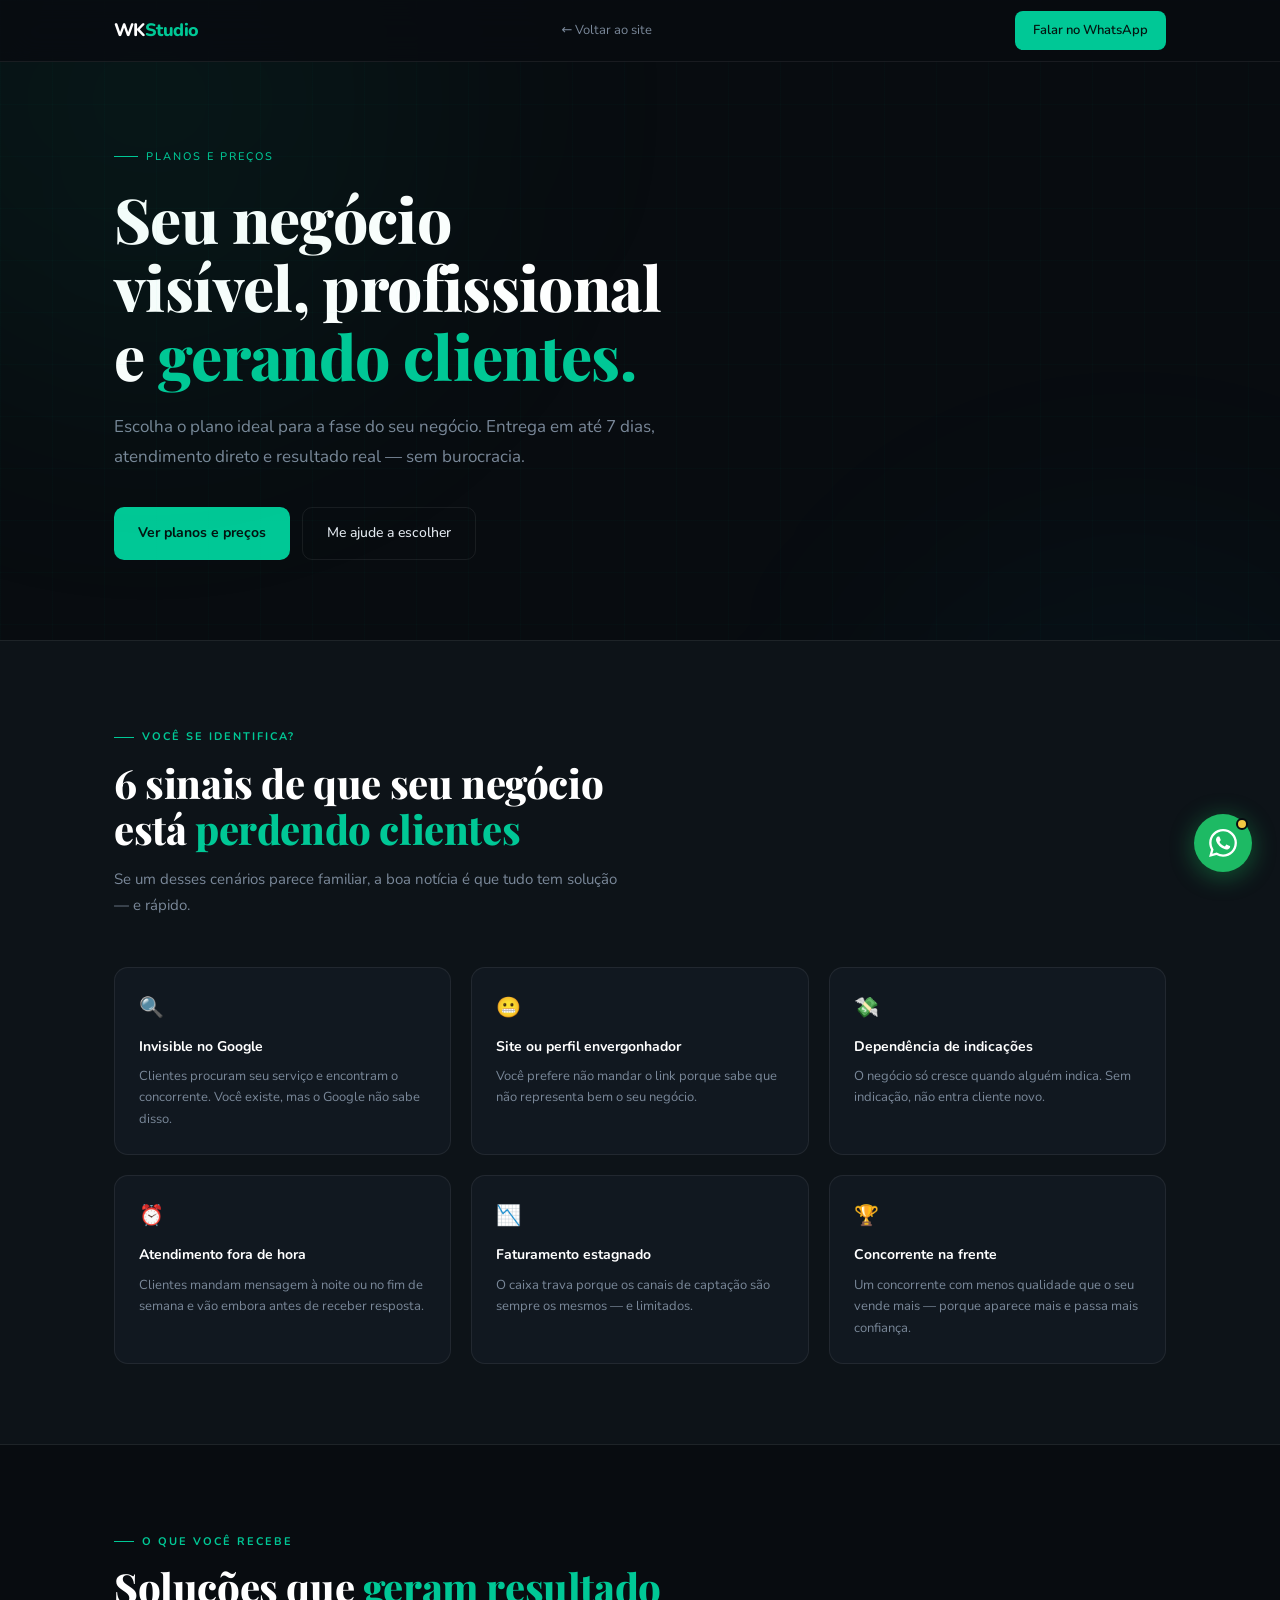
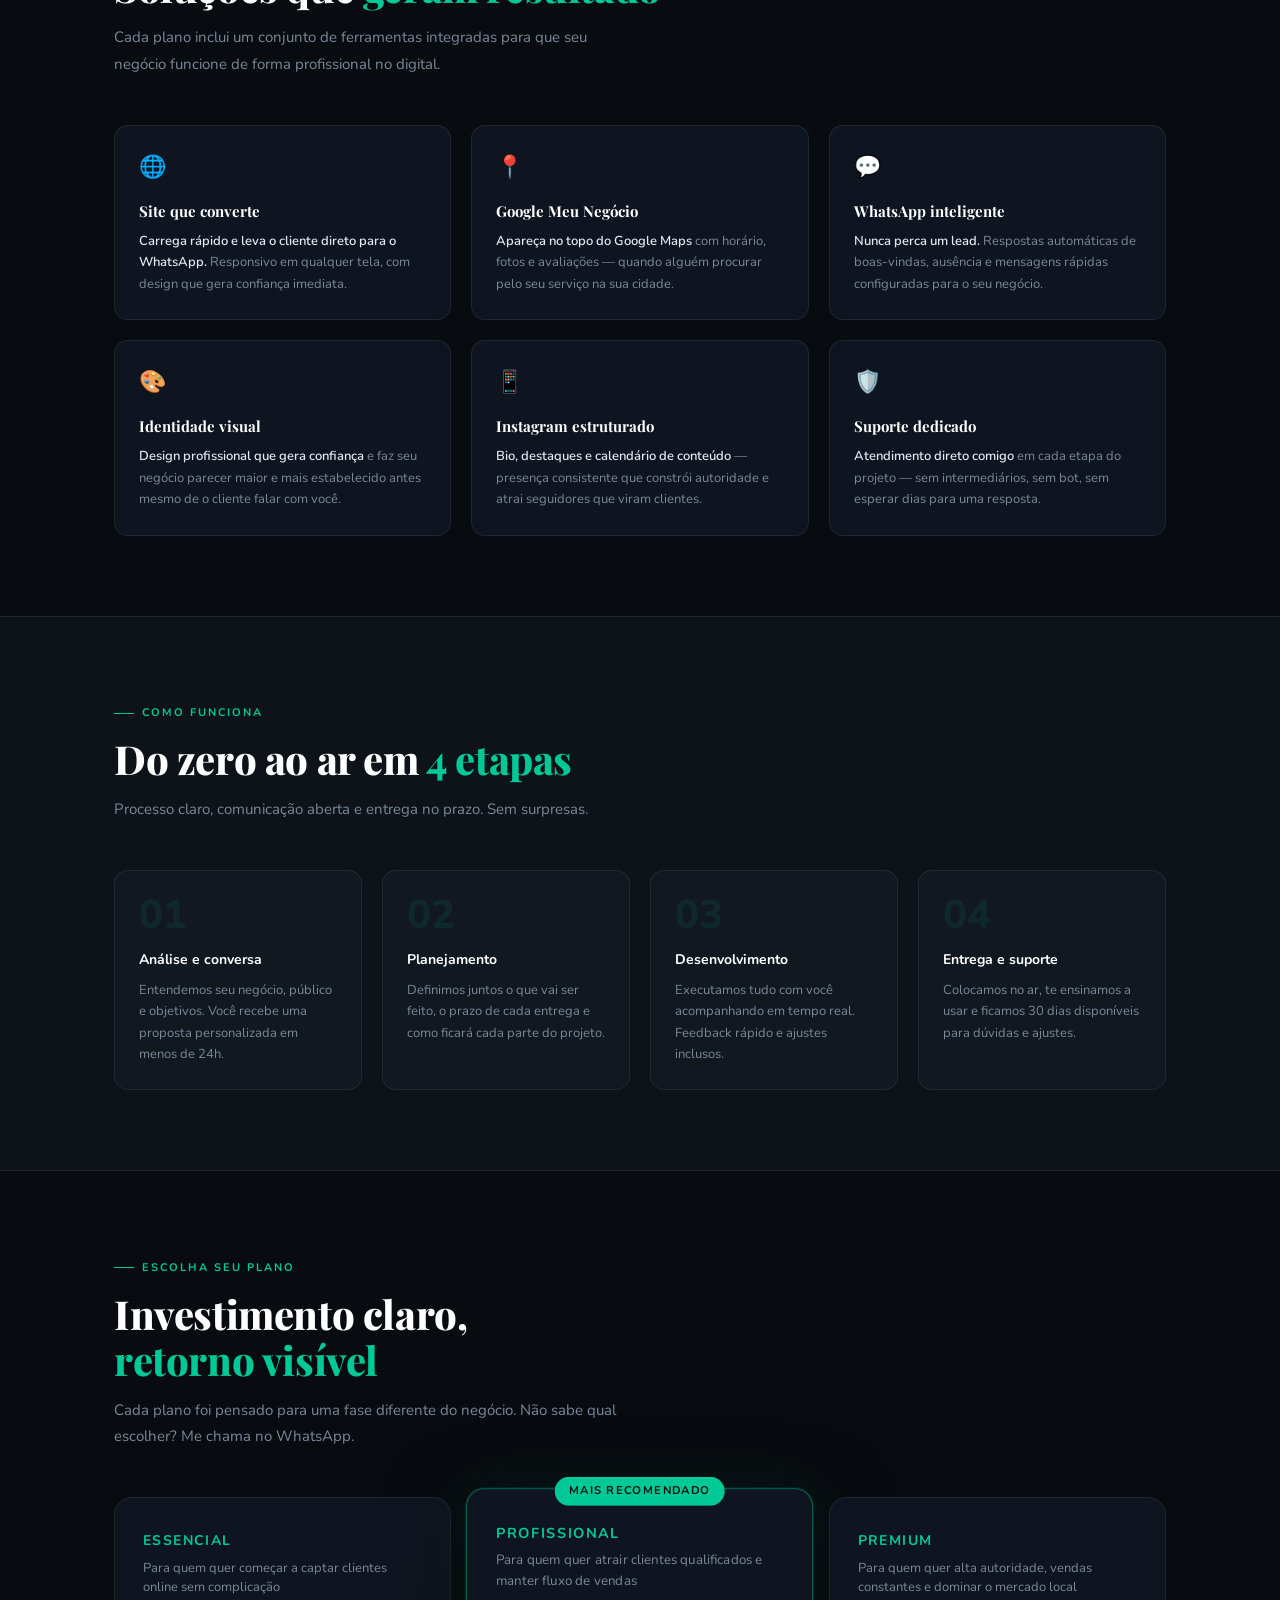
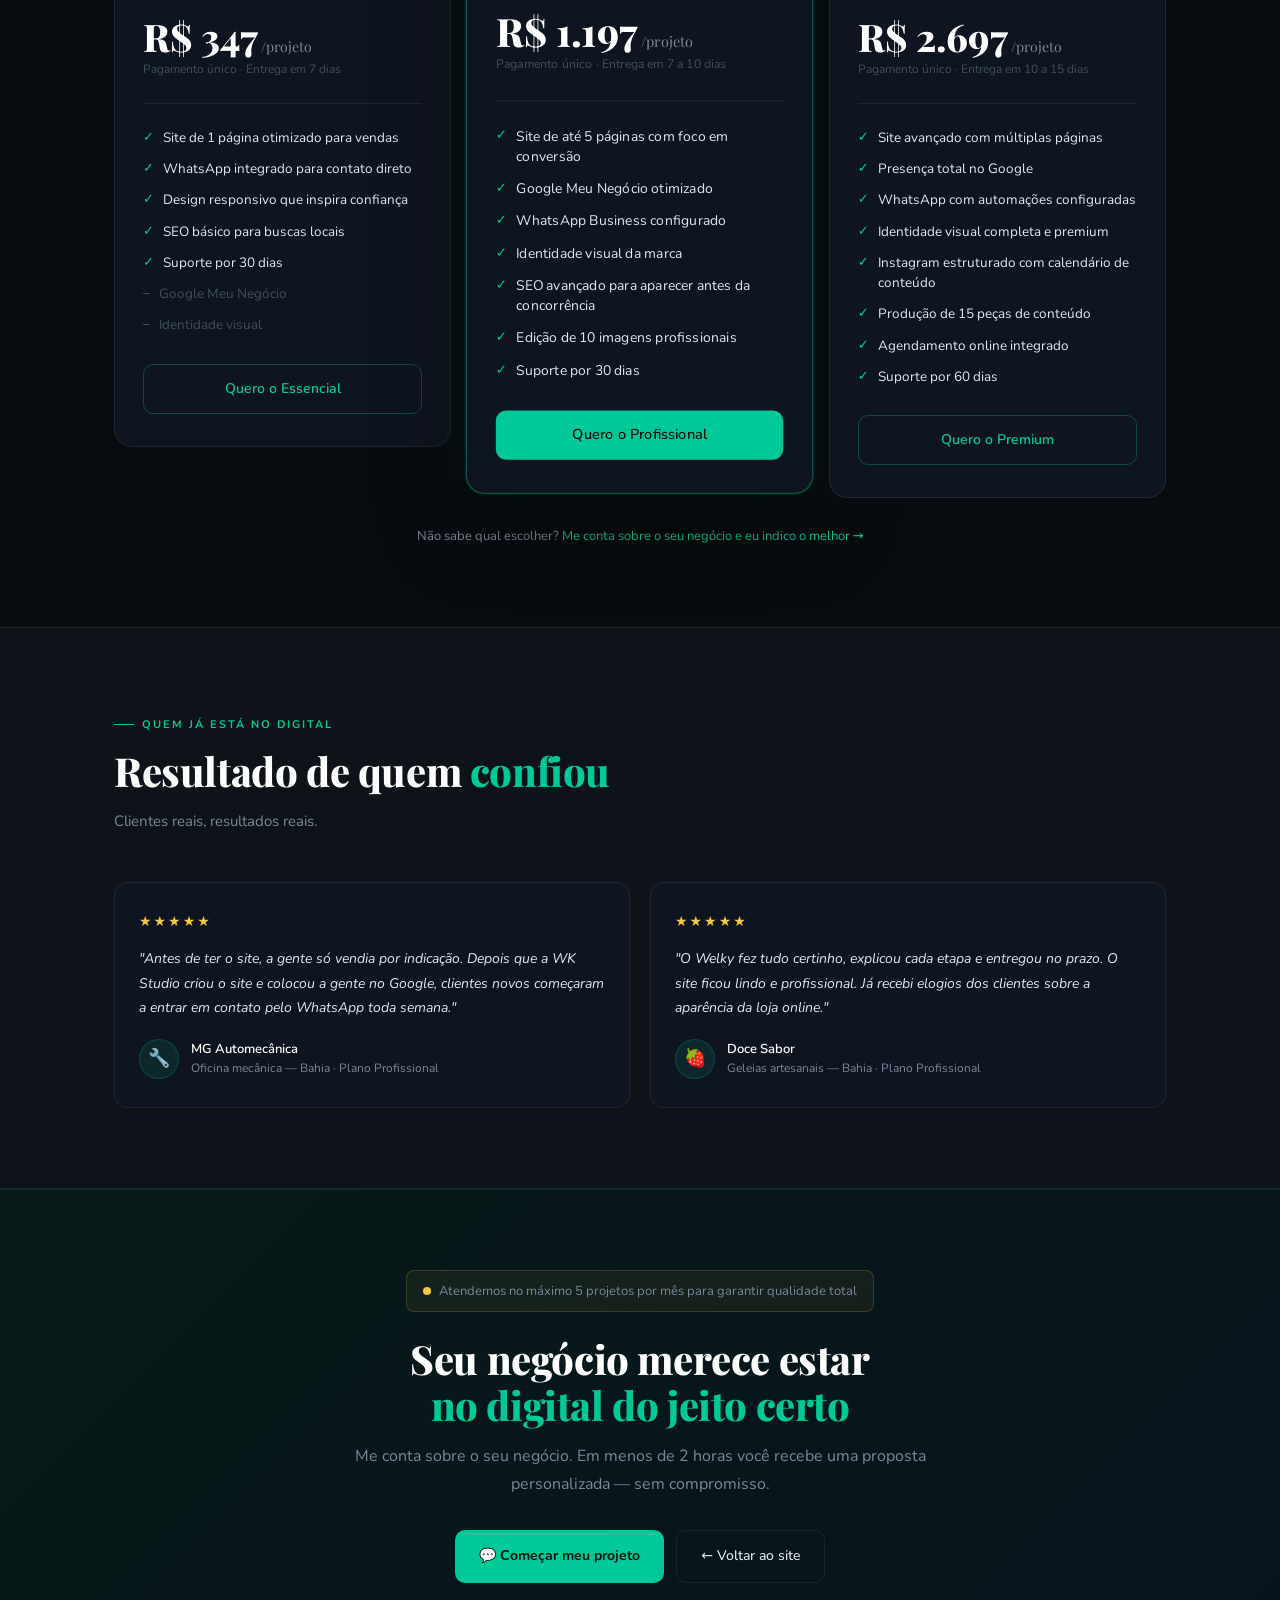
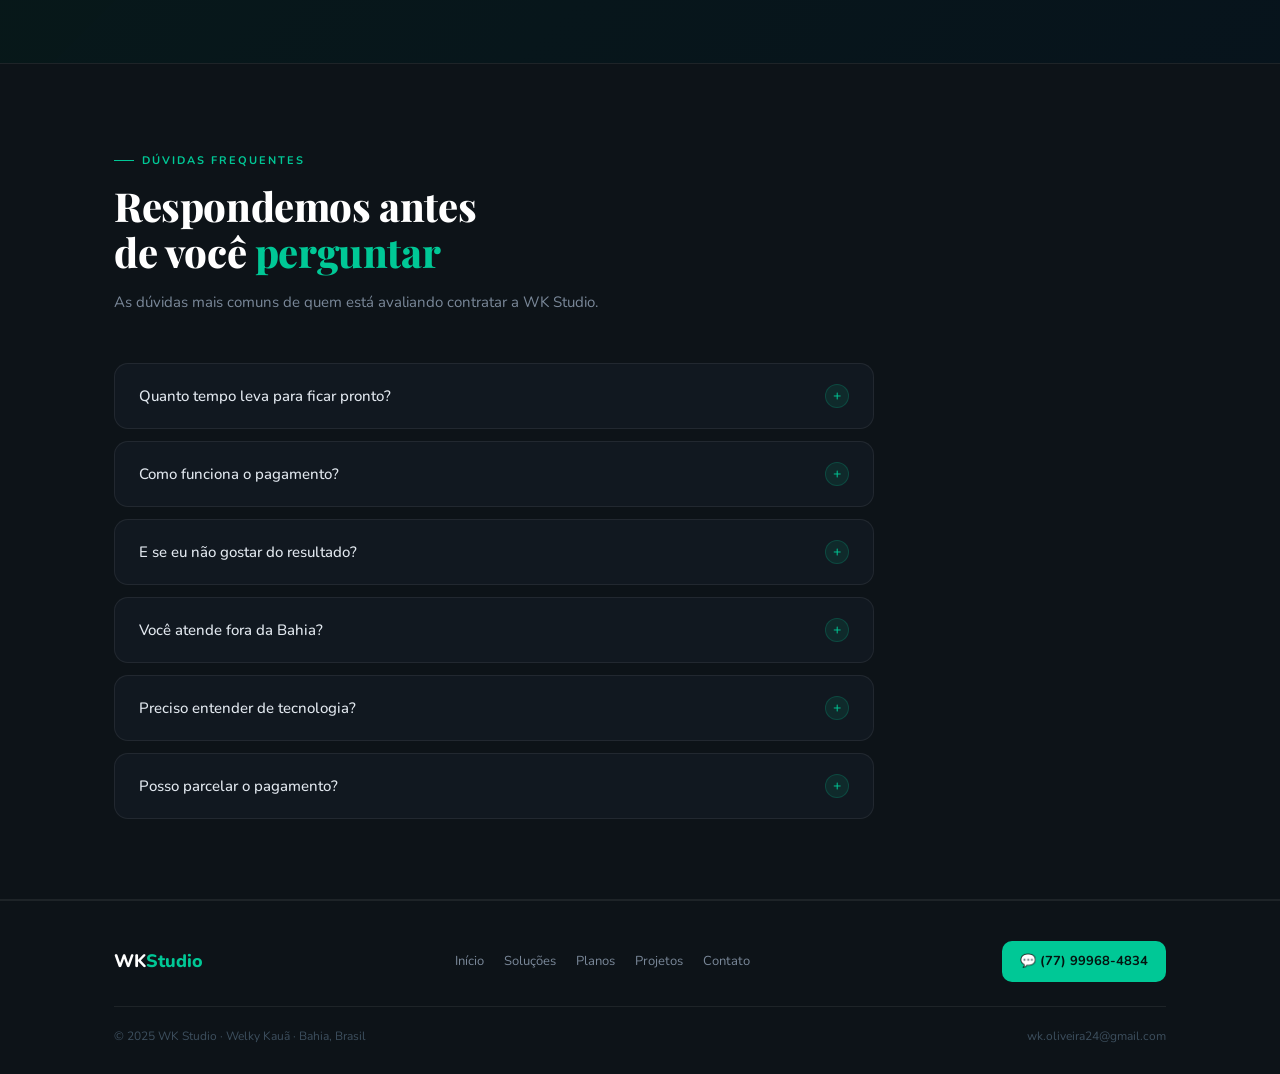
==== commit 96810ae6: "update body" ====
--- a/vendas.html
+++ b/vendas.html
@@ -1,453 +1,1418 @@
-﻿<!doctype html>
+﻿<!DOCTYPE html>
 <html lang="pt-BR">
-  <head>
-    <meta charset="UTF-8" />
-    <meta name="viewport" content="width=device-width, initial-scale=1.0" />
-    <title>WK Studio | Ganhe Mais Clientes com Presença Digital</title>
-    <meta
-      name="description"
-      content="Transforme seu negócio local em uma máquina de vendas. Site profissional + WhatsApp inteligente + Google Meu Negócio. Ganhe 20% mais clientes já no primeiro mês."
-    />
-    <meta
-      property="og:title"
-      content="WK Studio | Ganhe Mais Clientes com Presença Digital"
-    />
-    <meta
-      property="og:description"
-      content="Site profissional + WhatsApp inteligente + Google Meu Negócio = 20% mais clientes. Presença digital completa para negócios locais."
-    />
-    <meta property="og:image" content="https://wkstudio.com.br/og-image.jpg" />
-    <meta property="og:url" content="https://wkstudio.com.br/vendas.html" />
-    <meta property="og:type" content="website" />
-    <meta name="twitter:card" content="summary_large_image" />
-    <link rel="stylesheet" href="style.css" />
-  </head>
-  <body>
-    <header class="navbar" id="navbar">
-      <div class="container nav-inner">
-        <a href="index.html" class="logo">WK<span>Studio</span></a>
-        <a href="index.html" class="gold-link" style="margin-left: 1rem"
-          >← Voltar</a
-        >
-        <nav class="nav-links">
-          <a href="#hero">Início</a>
-          <a href="#solucao">Solução</a>
-          <a href="#incluso">Incluso</a>
-          <a href="#planos">Planos</a>
-          <a href="#contato">Contato</a>
-        </nav>
-        <a
-          href="https://wa.me/5561998647768?text=Olá!%20Quero%20mais%20clientes%20para%20meu%20negócio.%20Vamos%20conversar?"
-          class="btn btn-gold nav-cta"
-          target="_blank"
-          rel="noopener noreferrer"
-          data-track="whatsapp-header"
-          >Quero mais clientes</a
-        >
-        <button
-          class="hamburger"
-          id="hamburger"
-          aria-label="Abrir menu"
-          aria-expanded="false"
-          aria-controls="mobileMenu"
-        >
-          <span></span><span></span><span></span>
-        </button>
+
+<head>
+  <meta charset="UTF-8">
+  <meta name="viewport" content="width=device-width, initial-scale=1.0">
+  <title>WK Studio | Planos e Preços — Presença Digital para Negócios Locais</title>
+  <meta name="description"
+    content="Escolha o plano ideal para colocar seu negócio no digital. Site + Google + WhatsApp + Instagram. Entrega em 7 dias. WK Studio, Bahia.">
+  <link rel="preconnect" href="https://fonts.googleapis.com">
+  <link rel="preconnect" href="https://fonts.gstatic.com" crossorigin>
+  <link
+    href="https://fonts.googleapis.com/css2?family=Playfair+Display:ital,wght@0,700;0,800;0,900;1,700;1,800&family=Nunito:ital,wght@0,300;0,400;0,500;0,600;0,700;1,400&display=swap"
+    rel="stylesheet">
+  <style>
+    *,
+    *::before,
+    *::after {
+      box-sizing: border-box;
+      margin: 0;
+      padding: 0;
+    }
+
+    html {
+      scroll-behavior: smooth;
+    }
+
+    :root {
+      --bg: #080c10;
+      --bg2: #0d1318;
+      --bg3: #111820;
+      --card: #0f1520;
+      --border: rgba(255, 255, 255, 0.07);
+      --accent: #00c896;
+      --blue: #00a8ff;
+      --text: #e2e8ef;
+      --muted: #7a8899;
+      --dim: #3d4f5e;
+      --ff-d: 'Playfair Display', Georgia, serif;
+      --ff-b: 'Nunito', system-ui, sans-serif;
+      --radius: 14px;
+      --max: 1100px;
+    }
+
+    body {
+      background: var(--bg);
+      color: var(--text);
+      font-family: var(--ff-b);
+      overflow-x: hidden;
+      line-height: 1.6;
+    }
+
+    body::before {
+      content: '';
+      position: fixed;
+      inset: 0;
+      background-image: linear-gradient(rgba(0, 200, 150, .025) 1px, transparent 1px), linear-gradient(90deg, rgba(0, 200, 150, .025) 1px, transparent 1px);
+      background-size: 52px 52px;
+      pointer-events: none;
+      z-index: 0;
+    }
+
+    .orb {
+      position: fixed;
+      border-radius: 50%;
+      filter: blur(130px);
+      pointer-events: none;
+      z-index: 0;
+    }
+
+    .orb-1 {
+      width: 600px;
+      height: 600px;
+      background: rgba(0, 200, 150, .055);
+      top: -200px;
+      left: -150px;
+    }
+
+    .orb-2 {
+      width: 500px;
+      height: 500px;
+      background: rgba(0, 168, 255, .04);
+      bottom: -150px;
+      right: -100px;
+    }
+
+    a {
+      color: inherit;
+      text-decoration: none;
+    }
+
+    .container {
+      max-width: var(--max);
+      margin: 0 auto;
+      padding: 0 24px;
+      position: relative;
+      z-index: 1;
+    }
+
+    section {
+      padding: 80px 0;
+      position: relative;
+      z-index: 1;
+    }
+
+    /* ── NAV ── */
+    nav {
+      position: fixed;
+      top: 0;
+      left: 0;
+      right: 0;
+      z-index: 90;
+      backdrop-filter: blur(16px);
+      background: rgba(8, 12, 16, .82);
+      border-bottom: 1px solid var(--border);
+      height: 62px;
+      display: flex;
+      align-items: center;
+    }
+
+    .nav-inner {
+      width: 100%;
+      max-width: var(--max);
+      margin: 0 auto;
+      padding: 0 24px;
+      display: flex;
+      align-items: center;
+      justify-content: space-between;
+      gap: 16px;
+    }
+
+    .nav-logo {
+      font-family: var(--ff-b);
+      font-weight: 800;
+      font-size: 18px;
+      letter-spacing: -0.03em;
+      color: #fff;
+    }
+
+    .nav-logo span {
+      color: var(--accent);
+    }
+
+    .nav-back {
+      font-size: 13px;
+      color: var(--muted);
+      display: flex;
+      align-items: center;
+      gap: 6px;
+      transition: color .2s;
+    }
+
+    .nav-back:hover {
+      color: var(--text);
+    }
+
+    .nav-cta {
+      font-size: 13px;
+      font-weight: 600;
+      padding: 9px 18px;
+      background: var(--accent);
+      color: #041410;
+      border-radius: 8px;
+      transition: opacity .2s;
+    }
+
+    .nav-cta:hover {
+      opacity: .88;
+    }
+
+    /* ── HERO ── */
+    #hero {
+      padding: 140px 24px 80px;
+      max-width: var(--max);
+      margin: 0 auto;
+    }
+
+    .hero-eyebrow {
+      display: inline-flex;
+      align-items: center;
+      gap: 8px;
+      font-size: 11px;
+      font-weight: 500;
+      letter-spacing: .18em;
+      text-transform: uppercase;
+      color: var(--accent);
+      margin-bottom: 20px;
+    }
+
+    .hero-eyebrow::before {
+      content: '';
+      display: block;
+      width: 24px;
+      height: 1px;
+      background: var(--accent);
+    }
+
+    h1 {
+      font-family: var(--ff-d);
+      font-size: clamp(34px, 6vw, 62px);
+      font-weight: 800;
+      line-height: 1.1;
+      letter-spacing: -0.01em;
+      color: #fff;
+      margin-bottom: 22px;
+      max-width: 820px;
+    }
+
+    h1 span {
+      color: var(--accent);
+    }
+
+    .hero-sub {
+      font-size: 17px;
+      color: var(--muted);
+      max-width: 580px;
+      line-height: 1.75;
+      margin-bottom: 36px;
+    }
+
+    .hero-btns {
+      display: flex;
+      flex-wrap: wrap;
+      gap: 12px;
+    }
+
+    .btn-primary {
+      display: inline-flex;
+      align-items: center;
+      gap: 8px;
+      padding: 14px 24px;
+      background: var(--accent);
+      color: #041410;
+      font-weight: 700;
+      font-size: 14px;
+      border-radius: 10px;
+      transition: opacity .2s;
+    }
+
+    .btn-primary:hover {
+      opacity: .88;
+    }
+
+    .btn-ghost {
+      display: inline-flex;
+      align-items: center;
+      gap: 8px;
+      padding: 14px 24px;
+      border: 1px solid var(--border);
+      color: var(--text);
+      font-size: 14px;
+      font-weight: 500;
+      border-radius: 10px;
+      transition: border-color .2s, background .2s;
+    }
+
+    .btn-ghost:hover {
+      border-color: rgba(255, 255, 255, .18);
+      background: rgba(255, 255, 255, .04);
+    }
+
+    /* ── SECTION LABELS ── */
+    .s-eyebrow {
+      display: inline-flex;
+      align-items: center;
+      gap: 8px;
+      font-size: 11px;
+      font-weight: 700;
+      letter-spacing: .18em;
+      text-transform: uppercase;
+      color: var(--accent);
+      margin-bottom: 14px;
+    }
+
+    .s-eyebrow::before {
+      content: '';
+      display: block;
+      width: 20px;
+      height: 1px;
+      background: var(--accent);
+    }
+
+    h2 {
+      font-family: var(--ff-d);
+      font-size: clamp(26px, 4vw, 40px);
+      font-weight: 800;
+      line-height: 1.15;
+      letter-spacing: -0.01em;
+      color: #fff;
+      margin-bottom: 14px;
+    }
+
+    h2 span {
+      color: var(--accent);
+    }
+
+    .s-sub {
+      font-size: 15px;
+      color: var(--muted);
+      line-height: 1.75;
+      max-width: 520px;
+      margin-bottom: 48px;
+    }
+
+    /* ── SINAIS ── */
+    #sinais {
+      background: var(--bg2);
+      border-top: 1px solid var(--border);
+      border-bottom: 1px solid var(--border);
+    }
+
+    .sinais-grid {
+      display: grid;
+      grid-template-columns: repeat(3, 1fr);
+      gap: 20px;
+    }
+
+    @media (max-width:760px) {
+      .sinais-grid {
+        grid-template-columns: repeat(2, 1fr);
+      }
+    }
+
+    @media (max-width:480px) {
+      .sinais-grid {
+        grid-template-columns: 1fr;
+      }
+    }
+
+    .sinal-card {
+      padding: 24px;
+      background: var(--bg3);
+      border: 1px solid var(--border);
+      border-radius: var(--radius);
+    }
+
+    .sinal-icon {
+      font-size: 20px;
+      margin-bottom: 12px;
+    }
+
+    .sinal-card h3 {
+      font-family: var(--ff-b);
+      font-size: 14px;
+      font-weight: 700;
+      color: #fff;
+      margin-bottom: 8px;
+    }
+
+    .sinal-card p {
+      font-size: 13px;
+      color: var(--muted);
+      line-height: 1.65;
+    }
+
+    /* ── INCLUSO ── */
+    #incluso {
+      background: var(--bg);
+    }
+
+    .incluso-grid {
+      display: grid;
+      grid-template-columns: repeat(3, 1fr);
+      gap: 20px;
+    }
+
+    @media (max-width:760px) {
+      .incluso-grid {
+        grid-template-columns: repeat(2, 1fr);
+      }
+    }
+
+    @media (max-width:480px) {
+      .incluso-grid {
+        grid-template-columns: 1fr;
+      }
+    }
+
+    .incluso-card {
+      padding: 24px;
+      background: var(--card);
+      border: 1px solid var(--border);
+      border-radius: var(--radius);
+      transition: border-color .3s;
+    }
+
+    .incluso-card:hover {
+      border-color: rgba(0, 200, 150, .25);
+    }
+
+    .incluso-icon {
+      font-size: 22px;
+      margin-bottom: 14px;
+    }
+
+    .incluso-card h3 {
+      font-family: var(--ff-d);
+      font-size: 15px;
+      font-weight: 700;
+      color: #fff;
+      margin-bottom: 8px;
+    }
+
+    .incluso-card p {
+      font-size: 13px;
+      color: var(--muted);
+      line-height: 1.65;
+    }
+
+    .incluso-card strong {
+      color: var(--text);
+      font-weight: 600;
+    }
+
+    /* ── PROCESSO ── */
+    #processo {
+      background: var(--bg2);
+      border-top: 1px solid var(--border);
+      border-bottom: 1px solid var(--border);
+    }
+
+    .proc-grid {
+      display: grid;
+      grid-template-columns: repeat(4, 1fr);
+      gap: 20px;
+    }
+
+    @media (max-width:800px) {
+      .proc-grid {
+        grid-template-columns: repeat(2, 1fr);
+      }
+    }
+
+    @media (max-width:480px) {
+      .proc-grid {
+        grid-template-columns: 1fr;
+      }
+    }
+
+    .proc-card {
+      padding: 24px;
+      background: var(--bg3);
+      border: 1px solid var(--border);
+      border-radius: var(--radius);
+    }
+
+    .proc-num {
+      font-family: var(--ff-b);
+      font-size: 40px;
+      font-weight: 800;
+      color: rgba(0, 200, 150, .1);
+      line-height: 1;
+      margin-bottom: 14px;
+    }
+
+    .proc-card h3 {
+      font-family: var(--ff-b);
+      font-size: 14px;
+      font-weight: 700;
+      color: #fff;
+      margin-bottom: 8px;
+    }
+
+    .proc-card p {
+      font-size: 13px;
+      color: var(--muted);
+      line-height: 1.65;
+    }
+
+    /* ── PLANOS ── */
+    #planos {
+      background: var(--bg);
+    }
+
+    .planos-grid {
+      display: grid;
+      grid-template-columns: repeat(3, 1fr);
+      gap: 20px;
+      align-items: start;
+    }
+
+    @media (max-width:820px) {
+      .planos-grid {
+        grid-template-columns: 1fr;
+        max-width: 440px;
+        margin: 0 auto;
+      }
+    }
+
+    .plano-card {
+      background: var(--card);
+      border: 1px solid var(--border);
+      border-radius: 18px;
+      padding: 32px 28px;
+      position: relative;
+      transition: border-color .3s, transform .3s;
+    }
+
+    .plano-card:hover {
+      transform: translateY(-4px);
+      border-color: rgba(0, 200, 150, .25);
+    }
+
+    .plano-card.destaque {
+      border-color: rgba(0, 200, 150, .4);
+      box-shadow: 0 0 0 1px rgba(0, 200, 150, .15), 0 24px 80px rgba(0, 0, 0, .5), 0 0 60px rgba(0, 200, 150, .08);
+      transform: scale(1.03);
+    }
+
+    .plano-card.destaque:hover {
+      transform: scale(1.03) translateY(-4px);
+    }
+
+    .plano-badge {
+      position: absolute;
+      top: -12px;
+      left: 50%;
+      transform: translateX(-50%);
+      white-space: nowrap;
+      font-size: 11px;
+      font-weight: 700;
+      letter-spacing: .1em;
+      text-transform: uppercase;
+      background: var(--accent);
+      color: #041410;
+      padding: 5px 14px;
+      border-radius: 99px;
+    }
+
+    .plano-nome {
+      font-family: var(--ff-b);
+      font-size: 14px;
+      font-weight: 700;
+      color: var(--accent);
+      text-transform: uppercase;
+      letter-spacing: .1em;
+      margin-bottom: 6px;
+    }
+
+    .plano-tagline {
+      font-size: 13px;
+      color: var(--muted);
+      margin-bottom: 20px;
+      line-height: 1.5;
+    }
+
+    .plano-preco {
+      font-family: var(--ff-d);
+      font-size: 38px;
+      font-weight: 800;
+      color: #fff;
+      line-height: 1;
+      margin-bottom: 4px;
+    }
+
+    .plano-preco small {
+      font-size: 14px;
+      font-weight: 400;
+      color: var(--muted);
+    }
+
+    .plano-aviso {
+      font-size: 12px;
+      color: var(--dim);
+      margin-bottom: 24px;
+    }
+
+    .plano-divider {
+      border: none;
+      border-top: 1px solid var(--border);
+      margin: 0 0 24px;
+    }
+
+    .plano-items {
+      display: flex;
+      flex-direction: column;
+      gap: 11px;
+      margin-bottom: 28px;
+    }
+
+    .plano-item {
+      font-size: 13.5px;
+      color: var(--text);
+      display: flex;
+      align-items: flex-start;
+      gap: 9px;
+      line-height: 1.5;
+    }
+
+    .plano-item::before {
+      content: '✓';
+      color: var(--accent);
+      font-weight: 700;
+      flex-shrink: 0;
+      font-size: 13px;
+    }
+
+    .plano-item.no {
+      color: var(--dim);
+    }
+
+    .plano-item.no::before {
+      content: '–';
+      color: var(--dim);
+    }
+
+    .plano-btn {
+      display: flex;
+      align-items: center;
+      justify-content: center;
+      width: 100%;
+      padding: 13px;
+      border-radius: 10px;
+      font-size: 14px;
+      font-weight: 600;
+      font-family: var(--ff-b);
+      transition: opacity .2s, background .2s;
+    }
+
+    .plano-btn.solid {
+      background: var(--accent);
+      color: #041410;
+    }
+
+    .plano-btn.solid:hover {
+      opacity: .88;
+    }
+
+    .plano-btn.outline {
+      border: 1px solid rgba(0, 200, 150, .3);
+      color: var(--accent);
+      background: transparent;
+    }
+
+    .plano-btn.outline:hover {
+      background: rgba(0, 200, 150, .08);
+    }
+
+    /* ── DEPOIMENTOS ── */
+    #depoimentos {
+      background: var(--bg2);
+      border-top: 1px solid var(--border);
+      border-bottom: 1px solid var(--border);
+    }
+
+    .dep-grid {
+      display: grid;
+      grid-template-columns: repeat(2, 1fr);
+      gap: 20px;
+    }
+
+    @media (max-width:600px) {
+      .dep-grid {
+        grid-template-columns: 1fr;
+      }
+    }
+
+    .dep-card {
+      background: var(--card);
+      border: 1px solid var(--border);
+      border-radius: var(--radius);
+      padding: 28px 24px;
+    }
+
+    .dep-stars {
+      color: #f5c842;
+      font-size: 14px;
+      margin-bottom: 14px;
+      letter-spacing: 2px;
+    }
+
+    .dep-text {
+      font-size: 14px;
+      color: var(--text);
+      line-height: 1.75;
+      margin-bottom: 18px;
+      font-style: italic;
+    }
+
+    .dep-author {
+      display: flex;
+      align-items: center;
+      gap: 12px;
+    }
+
+    .dep-avatar {
+      width: 40px;
+      height: 40px;
+      border-radius: 50%;
+      background: rgba(0, 200, 150, .1);
+      border: 1px solid rgba(0, 200, 150, .2);
+      display: flex;
+      align-items: center;
+      justify-content: center;
+      font-size: 18px;
+    }
+
+    .dep-name {
+      font-size: 13px;
+      font-weight: 600;
+      color: #fff;
+    }
+
+    .dep-role {
+      font-size: 12px;
+      color: var(--muted);
+    }
+
+    /* ── CTA FINAL ── */
+    #cta-final {
+      background: linear-gradient(135deg, rgba(0, 200, 150, .07) 0%, rgba(0, 168, 255, .05) 100%);
+      border-top: 1px solid rgba(0, 200, 150, .15);
+    }
+
+    .cta-box {
+      text-align: center;
+      max-width: 640px;
+      margin: 0 auto;
+    }
+
+    .cta-box h2 {
+      margin-bottom: 14px;
+    }
+
+    .cta-box p {
+      font-size: 16px;
+      color: var(--muted);
+      line-height: 1.75;
+      margin-bottom: 32px;
+    }
+
+    .cta-btns {
+      display: flex;
+      flex-wrap: wrap;
+      gap: 12px;
+      justify-content: center;
+    }
+
+    .vagas-aviso {
+      display: inline-flex;
+      align-items: center;
+      gap: 8px;
+      font-size: 13px;
+      color: var(--muted);
+      background: rgba(245, 200, 66, .06);
+      border: 1px solid rgba(245, 200, 66, .18);
+      border-radius: 8px;
+      padding: 10px 16px;
+      margin-bottom: 24px;
+    }
+
+    .vagas-dot {
+      width: 8px;
+      height: 8px;
+      border-radius: 50%;
+      background: #f5c842;
+      animation: pulse 2s infinite;
+    }
+
+    @keyframes pulse {
+
+      0%,
+      100% {
+        opacity: 1
+      }
+
+      50% {
+        opacity: .4
+      }
+    }
+
+    /* ── FOOTER ── */
+    footer {
+      background: var(--bg2);
+      border-top: 1px solid var(--border);
+      padding: 40px 0 28px;
+      position: relative;
+      z-index: 1;
+    }
+
+    .footer-inner {
+      display: flex;
+      align-items: center;
+      justify-content: space-between;
+      flex-wrap: wrap;
+      gap: 20px;
+      margin-bottom: 24px;
+    }
+
+    .footer-logo {
+      font-family: var(--ff-b);
+      font-size: 18px;
+      font-weight: 800;
+      color: #fff;
+    }
+
+    .footer-logo span {
+      color: var(--accent);
+    }
+
+    .footer-links {
+      display: flex;
+      gap: 20px;
+      flex-wrap: wrap;
+    }
+
+    .footer-links a {
+      font-size: 13px;
+      color: var(--muted);
+      transition: color .2s;
+    }
+
+    .footer-links a:hover {
+      color: var(--accent);
+    }
+
+    .footer-bottom {
+      border-top: 1px solid var(--border);
+      padding-top: 20px;
+      font-size: 12px;
+      color: var(--dim);
+      display: flex;
+      justify-content: space-between;
+      flex-wrap: wrap;
+      gap: 8px;
+    }
+
+    @keyframes fadeUp {
+      to {
+        opacity: 1;
+        transform: translateY(0);
+      }
+    }
+
+    /* WA FLOAT */
+    .wa-float {
+      position: fixed;
+      bottom: 28px;
+      right: 28px;
+      z-index: 200;
+      display: flex;
+      flex-direction: column;
+      align-items: flex-end;
+      gap: 10px;
+    }
+
+    .wa-float-bubble {
+      background: #1dba64;
+      border-radius: 50%;
+      width: 58px;
+      height: 58px;
+      display: flex;
+      align-items: center;
+      justify-content: center;
+      cursor: pointer;
+      box-shadow: 0 4px 24px rgba(29, 186, 100, .45), 0 2px 8px rgba(0, 0, 0, .3);
+      transition: transform .25s cubic-bezier(.22, .68, 0, 1.4), box-shadow .25s;
+      animation: waBounce 3s 2s infinite;
+      position: relative;
+    }
+
+    .wa-float-bubble:hover {
+      transform: scale(1.1);
+      box-shadow: 0 8px 32px rgba(29, 186, 100, .55), 0 2px 8px rgba(0, 0, 0, .3);
+    }
+
+    .wa-float-bubble svg {
+      width: 28px;
+      height: 28px;
+      fill: #fff;
+    }
+
+    .wa-float-tip {
+      background: var(--bg2);
+      border: 1px solid var(--border);
+      border-radius: 10px;
+      padding: 10px 14px;
+      font-size: 13px;
+      color: var(--text);
+      white-space: nowrap;
+      box-shadow: 0 4px 20px rgba(0, 0, 0, .3);
+      display: none;
+      animation: fadeIn .3s ease;
+    }
+
+    .wa-float-tip strong {
+      display: block;
+      font-weight: 600;
+      color: #fff;
+      font-size: 13px;
+    }
+
+    .wa-float-tip span {
+      color: var(--muted);
+      font-size: 12px;
+    }
+
+    .wa-float:hover .wa-float-tip {
+      display: block;
+    }
+
+    .wa-float-dot {
+      position: absolute;
+      top: 4px;
+      right: 4px;
+      width: 12px;
+      height: 12px;
+      background: #f5c842;
+      border-radius: 50%;
+      border: 2px solid var(--bg);
+      animation: pulse 2s infinite;
+    }
+
+    @keyframes waBounce {
+
+      0%,
+      100% {
+        transform: translateY(0)
+      }
+
+      50% {
+        transform: translateY(-6px)
+      }
+    }
+
+    @keyframes fadeIn {
+      from {
+        opacity: 0;
+        transform: translateY(4px)
+      }
+
+      to {
+        opacity: 1;
+        transform: translateY(0)
+      }
+    }
+
+    @keyframes pulse {
+
+      0%,
+      100% {
+        opacity: 1
+      }
+
+      50% {
+        opacity: .4
+      }
+    }
+
+    /* FAQ */
+    #faq-v {
+      background: var(--bg2);
+      border-top: 1px solid var(--border);
+      border-bottom: 1px solid var(--border);
+    }
+
+    .faq-list {
+      display: flex;
+      flex-direction: column;
+      gap: 12px;
+      max-width: 760px;
+    }
+
+    .faq-item {
+      background: var(--bg3);
+      border: 1px solid var(--border);
+      border-radius: var(--radius);
+      overflow: hidden;
+      transition: border-color .25s;
+    }
+
+    .faq-item.open {
+      border-color: rgba(0, 200, 150, .3);
+    }
+
+    .faq-q {
+      display: flex;
+      align-items: center;
+      justify-content: space-between;
+      gap: 16px;
+      padding: 20px 24px;
+      cursor: pointer;
+      font-size: 15px;
+      font-weight: 500;
+      color: var(--text);
+      user-select: none;
+    }
+
+    .faq-q:hover,
+    .faq-item.open .faq-q {
+      color: #fff;
+    }
+
+    .faq-icon {
+      width: 24px;
+      height: 24px;
+      border-radius: 50%;
+      background: rgba(0, 200, 150, .1);
+      border: 1px solid rgba(0, 200, 150, .2);
+      display: flex;
+      align-items: center;
+      justify-content: center;
+      color: var(--accent);
+      font-size: 14px;
+      flex-shrink: 0;
+      transition: transform .3s;
+    }
+
+    .faq-item.open .faq-icon {
+      transform: rotate(45deg);
+    }
+
+    .faq-a {
+      max-height: 0;
+      overflow: hidden;
+      transition: max-height .4s cubic-bezier(.4, 0, .2, 1), padding .3s;
+      font-size: 14px;
+      color: var(--muted);
+      line-height: 1.75;
+      padding: 0 24px;
+    }
+
+    .faq-item.open .faq-a {
+      max-height: 300px;
+      padding: 0 24px 20px;
+    }
+  </style>
+</head>
+
+<body>
+
+  <div class="orb orb-1"></div>
+  <div class="orb orb-2"></div>
+
+  <!-- NAV -->
+  <nav>
+    <div class="nav-inner">
+      <a class="nav-logo" href="index.html">WK<span>Studio</span></a>
+      <a class="nav-back" href="index.html">← Voltar ao site</a>
+      <a class="nav-cta" href="https://wa.me/5577999684834?text=Olá!+Quero+saber+mais+sobre+os+planos+da+WK+Studio."
+        target="_blank">Falar no WhatsApp</a>
+    </div>
+  </nav>
+
+  <!-- HERO -->
+  <div id="hero">
+    <div class="hero-eyebrow">Planos e preços</div>
+    <h1>Seu negócio<br>visível, profissional<br>e <span>gerando clientes.</span></h1>
+    <p class="hero-sub">Escolha o plano ideal para a fase do seu negócio. Entrega em até 7 dias, atendimento direto e
+      resultado real — sem burocracia.</p>
+    <div class="hero-btns">
+      <a class="btn-primary" href="#planos">Ver planos e preços</a>
+      <a class="btn-ghost" href="https://wa.me/5577999684834?text=Olá!+Preciso+de+ajuda+para+escolher+o+plano+ideal."
+        target="_blank">Me ajude a escolher</a>
+    </div>
+  </div>
+
+  <!-- SINAIS -->
+  <section id="sinais">
+    <div class="container">
+      <div class="s-eyebrow">Você se identifica?</div>
+      <h2>6 sinais de que seu negócio<br>está <span>perdendo clientes</span></h2>
+      <p class="s-sub">Se um desses cenários parece familiar, a boa notícia é que tudo tem solução — e rápido.</p>
+      <div class="sinais-grid">
+        <div class="sinal-card">
+          <div class="sinal-icon">🔍</div>
+          <h3>Invisible no Google</h3>
+          <p>Clientes procuram seu serviço e encontram o concorrente. Você existe, mas o Google não sabe disso.</p>
+        </div>
+        <div class="sinal-card">
+          <div class="sinal-icon">😬</div>
+          <h3>Site ou perfil envergonhador</h3>
+          <p>Você prefere não mandar o link porque sabe que não representa bem o seu negócio.</p>
+        </div>
+        <div class="sinal-card">
+          <div class="sinal-icon">💸</div>
+          <h3>Dependência de indicações</h3>
+          <p>O negócio só cresce quando alguém indica. Sem indicação, não entra cliente novo.</p>
+        </div>
+        <div class="sinal-card">
+          <div class="sinal-icon">⏰</div>
+          <h3>Atendimento fora de hora</h3>
+          <p>Clientes mandam mensagem à noite ou no fim de semana e vão embora antes de receber resposta.</p>
+        </div>
+        <div class="sinal-card">
+          <div class="sinal-icon">📉</div>
+          <h3>Faturamento estagnado</h3>
+          <p>O caixa trava porque os canais de captação são sempre os mesmos — e limitados.</p>
+        </div>
+        <div class="sinal-card">
+          <div class="sinal-icon">🏆</div>
+          <h3>Concorrente na frente</h3>
+          <p>Um concorrente com menos qualidade que o seu vende mais — porque aparece mais e passa mais confiança.</p>
+        </div>
       </div>
-      <div
-        class="mobile-menu"
-        id="mobileMenu"
-        role="navigation"
-        aria-label="Menu mobile"
-      >
-        <a href="#hero" class="mobile-link">Início</a>
-        <a href="#solucao" class="mobile-link">Solução</a>
-        <a href="#incluso" class="mobile-link">Incluso</a>
-        <a href="#planos" class="mobile-link">Planos</a>
-        <a href="#contato" class="btn btn-gold">Contato</a>
+    </div>
+  </section>
+
+  <!-- INCLUSO -->
+  <section id="incluso">
+    <div class="container">
+      <div class="s-eyebrow">O que você recebe</div>
+      <h2>Soluções que <span>geram resultado</span></h2>
+      <p class="s-sub">Cada plano inclui um conjunto de ferramentas integradas para que seu negócio funcione de forma
+        profissional no digital.</p>
+      <div class="incluso-grid">
+        <div class="incluso-card">
+          <div class="incluso-icon">🌐</div>
+          <h3>Site que converte</h3>
+          <p><strong>Carrega rápido e leva o cliente direto para o WhatsApp.</strong> Responsivo em qualquer tela, com
+            design que gera confiança imediata.</p>
+        </div>
+        <div class="incluso-card">
+          <div class="incluso-icon">📍</div>
+          <h3>Google Meu Negócio</h3>
+          <p><strong>Apareça no topo do Google Maps</strong> com horário, fotos e avaliações — quando alguém procurar
+            pelo seu serviço na sua cidade.</p>
+        </div>
+        <div class="incluso-card">
+          <div class="incluso-icon">💬</div>
+          <h3>WhatsApp inteligente</h3>
+          <p><strong>Nunca perca um lead.</strong> Respostas automáticas de boas-vindas, ausência e mensagens rápidas
+            configuradas para o seu negócio.</p>
+        </div>
+        <div class="incluso-card">
+          <div class="incluso-icon">🎨</div>
+          <h3>Identidade visual</h3>
+          <p><strong>Design profissional que gera confiança</strong> e faz seu negócio parecer maior e mais estabelecido
+            antes mesmo de o cliente falar com você.</p>
+        </div>
+        <div class="incluso-card">
+          <div class="incluso-icon">📱</div>
+          <h3>Instagram estruturado</h3>
+          <p><strong>Bio, destaques e calendário de conteúdo</strong> — presença consistente que constrói autoridade e
+            atrai seguidores que viram clientes.</p>
+        </div>
+        <div class="incluso-card">
+          <div class="incluso-icon">🛡️</div>
+          <h3>Suporte dedicado</h3>
+          <p><strong>Atendimento direto comigo</strong> em cada etapa do projeto — sem intermediários, sem bot, sem
+            esperar dias para uma resposta.</p>
+        </div>
       </div>
-    </header>
-
-    <main>
-      <!-- HERO -->
-      <section class="hero" id="hero">
-        <div class="hero-bg">
-          <div class="hero-grid"></div>
-          <div class="hero-glow"></div>
-        </div>
-        <div class="container hero-content">
-          <div class="hero-badge reveal">Resultado Comprovado</div>
-          <h1 class="hero-title reveal">
-            Ganhe 20% mais clientes com presença digital profissional
-          </h1>
-          <p class="hero-sub reveal">
-            Site otimizado para conversão + WhatsApp inteligente + Google Meu
-            Negócio = Mais vendas automáticas todos os dias.
-          </p>
-          <div class="hero-actions reveal">
-            <a
-              href="https://wa.me/5561998647768?text=Olá!%20Quero%20mais%20clientes%20para%20meu%20negócio.%20Vamos%20conversar%20sobre%20os%20planos?"
-              class="btn btn-gold btn-lg"
-              target="_blank"
-              rel="noopener noreferrer"
-              data-track="whatsapp-hero-primary"
-            >
-              Quero mais clientes agora
-            </a>
-            <a
-              href="#solucao"
-              class="btn btn-ghost btn-lg"
-              data-track="scroll-solucao"
-            >
-              Ver como funciona
-            </a>
+    </div>
+  </section>
+
+  <!-- PROCESSO -->
+  <section id="processo">
+    <div class="container">
+      <div class="s-eyebrow">Como funciona</div>
+      <h2>Do zero ao ar em <span>4 etapas</span></h2>
+      <p class="s-sub">Processo claro, comunicação aberta e entrega no prazo. Sem surpresas.</p>
+      <div class="proc-grid">
+        <div class="proc-card">
+          <div class="proc-num">01</div>
+          <h3>Análise e conversa</h3>
+          <p>Entendemos seu negócio, público e objetivos. Você recebe uma proposta personalizada em menos de 24h.</p>
+        </div>
+        <div class="proc-card">
+          <div class="proc-num">02</div>
+          <h3>Planejamento</h3>
+          <p>Definimos juntos o que vai ser feito, o prazo de cada entrega e como ficará cada parte do projeto.</p>
+        </div>
+        <div class="proc-card">
+          <div class="proc-num">03</div>
+          <h3>Desenvolvimento</h3>
+          <p>Executamos tudo com você acompanhando em tempo real. Feedback rápido e ajustes inclusos.</p>
+        </div>
+        <div class="proc-card">
+          <div class="proc-num">04</div>
+          <h3>Entrega e suporte</h3>
+          <p>Colocamos no ar, te ensinamos a usar e ficamos 30 dias disponíveis para dúvidas e ajustes.</p>
+        </div>
+      </div>
+    </div>
+  </section>
+
+  <!-- PLANOS -->
+  <section id="planos">
+    <div class="container">
+      <div class="s-eyebrow">Escolha seu plano</div>
+      <h2>Investimento claro,<br><span>retorno visível</span></h2>
+      <p class="s-sub">Cada plano foi pensado para uma fase diferente do negócio. Não sabe qual escolher? Me chama no
+        WhatsApp.</p>
+      <div class="planos-grid">
+
+        <!-- Essencial -->
+        <div class="plano-card">
+          <div class="plano-nome">Essencial</div>
+          <div class="plano-tagline">Para quem quer começar a captar clientes online sem complicação</div>
+          <div class="plano-preco">R$ 347<small> /projeto</small></div>
+          <div class="plano-aviso">Pagamento único · Entrega em 7 dias</div>
+          <hr class="plano-divider">
+          <div class="plano-items">
+            <div class="plano-item">Site de 1 página otimizado para vendas</div>
+            <div class="plano-item">WhatsApp integrado para contato direto</div>
+            <div class="plano-item">Design responsivo que inspira confiança</div>
+            <div class="plano-item">SEO básico para buscas locais</div>
+            <div class="plano-item">Suporte por 30 dias</div>
+            <div class="plano-item no">Google Meu Negócio</div>
+            <div class="plano-item no">Identidade visual</div>
           </div>
-        </div>
-      </section>
-
-      <!-- DORES -->
-      <section class="problema" id="dores">
-        <div class="container">
-          <div class="section-header reveal">
-            <span class="section-tag">O que está em jogo</span>
-            <h2 class="section-title">
-              6 sinais de que sua presença digital está deixando vendas escapar
-            </h2>
+          <a class="plano-btn outline"
+            href="https://wa.me/5577999684834?text=Olá!+Quero+o+plano+Essencial+para+meu+negócio.+Pode+me+passar+mais+detalhes?"
+            target="_blank">Quero o Essencial</a>
+        </div>
+
+        <!-- Profissional -->
+        <div class="plano-card destaque">
+          <div class="plano-badge">Mais recomendado</div>
+          <div class="plano-nome">Profissional</div>
+          <div class="plano-tagline">Para quem quer atrair clientes qualificados e manter fluxo de vendas</div>
+          <div class="plano-preco">R$ 1.197<small> /projeto</small></div>
+          <div class="plano-aviso">Pagamento único · Entrega em 7 a 10 dias</div>
+          <hr class="plano-divider">
+          <div class="plano-items">
+            <div class="plano-item">Site de até 5 páginas com foco em conversão</div>
+            <div class="plano-item">Google Meu Negócio otimizado</div>
+            <div class="plano-item">WhatsApp Business configurado</div>
+            <div class="plano-item">Identidade visual da marca</div>
+            <div class="plano-item">SEO avançado para aparecer antes da concorrência</div>
+            <div class="plano-item">Edição de 10 imagens profissionais</div>
+            <div class="plano-item">Suporte por 30 dias</div>
           </div>
-          <div class="dores-grid">
-            <article class="dor-card reveal">
-              <h3>Visibilidade</h3>
-              <p>
-                Seu negócio não aparece quando clientes procuram. Sem resultados
-                no Google, eles encontram concorrentes.
-              </p>
-            </article>
-            <article class="dor-card reveal">
-              <h3>Percepção</h3>
-              <p>
-                Sem identidade visual e site profissional, sua marca passa
-                insegurança e baixa credibilidade.
-              </p>
-            </article>
-            <article class="dor-card reveal">
-              <h3>Operação</h3>
-              <p>
-                Atendimento confuso no WhatsApp, Instagram e telefone faz
-                clientes desistirem antes de fechar.
-              </p>
-            </article>
-            <article class="dor-card reveal">
-              <h3>Consequência</h3>
-              <p>
-                Clientes que te procuram acabam indo para concorrentes melhores
-                estruturados.
-              </p>
-            </article>
-            <article class="dor-card reveal">
-              <h3>Limite</h3>
-              <p>
-                Seu crescimento trava quando você depende só de indicações e não
-                de vendas digitais constantes.
-              </p>
-            </article>
-            <article class="dor-card reveal">
-              <h3>Dor real</h3>
-              <p>
-                O prejuízo é dinheiro: leads frios somem, faturamento não cresce
-                e o caixa fica preso.
-              </p>
-            </article>
+          <a class="plano-btn solid"
+            href="https://wa.me/5577999684834?text=Olá!+Quero+o+plano+Profissional+da+WK+Studio.+Pode+me+passar+mais+detalhes?"
+            target="_blank">Quero o Profissional</a>
+        </div>
+
+        <!-- Premium -->
+        <div class="plano-card">
+          <div class="plano-nome">Premium</div>
+          <div class="plano-tagline">Para quem quer alta autoridade, vendas constantes e dominar o mercado local</div>
+          <div class="plano-preco">R$ 2.697<small> /projeto</small></div>
+          <div class="plano-aviso">Pagamento único · Entrega em 10 a 15 dias</div>
+          <hr class="plano-divider">
+          <div class="plano-items">
+            <div class="plano-item">Site avançado com múltiplas páginas</div>
+            <div class="plano-item">Presença total no Google</div>
+            <div class="plano-item">WhatsApp com automações configuradas</div>
+            <div class="plano-item">Identidade visual completa e premium</div>
+            <div class="plano-item">Instagram estruturado com calendário de conteúdo</div>
+            <div class="plano-item">Produção de 15 peças de conteúdo</div>
+            <div class="plano-item">Agendamento online integrado</div>
+            <div class="plano-item">Suporte por 60 dias</div>
           </div>
-        </div>
-      </section>
-
-      <!-- SOLUÇÃO -->
-      <section class="metodo" id="solucao">
-        <div class="container">
-          <div class="section-header reveal">
-            <span class="section-tag">Como Funciona</span>
-            <h2 class="section-title">Processo estratégico comprovado</h2>
-            <p class="section-sub">
-              Metodologia técnica focada em resultados mensuráveis
-            </p>
-          </div>
-          <div class="metodo-steps">
-            <div class="metodo-step reveal">
-              <div class="step-num">01</div>
-              <div class="step-content">
-                <h3>Análise Estratégica</h3>
-                <p>
-                  Mapeamos seu mercado, analisamos concorrentes e identificamos
-                  oportunidades de conversão.
-                </p>
-              </div>
-            </div>
-            <div class="metodo-step reveal">
-              <div class="step-num">02</div>
-              <div class="step-content">
-                <h3>Estratégia de Conversão</h3>
-                <p>
-                  Criamos funis otimizados que transformam visitantes em
-                  clientes pagantes.
-                </p>
-              </div>
-            </div>
-            <div class="metodo-step reveal">
-              <div class="step-num">03</div>
-              <div class="step-content">
-                <h3>Desenvolvimento Otimizado</h3>
-                <p>
-                  Construímos com performance máxima e SEO estratégico para
-                  aparecer no Google.
-                </p>
-              </div>
-            </div>
-            <div class="metodo-step reveal">
-              <div class="step-num">04</div>
-              <div class="step-content">
-                <h3>Otimização Contínua</h3>
-                <p>
-                  Monitoramos resultados e ajustamos para maximizar conversões e
-                  vendas.
-                </p>
-              </div>
+          <a class="plano-btn outline"
+            href="https://wa.me/5577999684834?text=Olá!+Quero+o+plano+Premium+da+WK+Studio.+Pode+me+passar+mais+detalhes?"
+            target="_blank">Quero o Premium</a>
+        </div>
+      </div>
+
+      <p style="text-align:center; margin-top:28px; font-size:13px; color:var(--muted);">
+        Não sabe qual escolher?
+        <a href="https://wa.me/5577999684834?text=Olá!+Preciso+de+ajuda+para+escolher+o+plano+ideal+para+meu+negócio."
+          target="_blank" style="color:var(--accent);">Me conta sobre o seu negócio e eu indico o melhor →</a>
+      </p>
+    </div>
+  </section>
+
+  <!-- DEPOIMENTOS -->
+  <section id="depoimentos">
+    <div class="container">
+      <div class="s-eyebrow">Quem já está no digital</div>
+      <h2>Resultado de quem <span>confiou</span></h2>
+      <p class="s-sub">Clientes reais, resultados reais.</p>
+      <div class="dep-grid">
+        <div class="dep-card">
+          <div class="dep-stars">★★★★★</div>
+          <p class="dep-text">"Antes de ter o site, a gente só vendia por indicação. Depois que a WK Studio criou o site
+            e colocou a gente no Google, clientes novos começaram a entrar em contato pelo WhatsApp toda semana."</p>
+          <div class="dep-author">
+            <div class="dep-avatar">🔧</div>
+            <div>
+              <div class="dep-name">MG Automecânica</div>
+              <div class="dep-role">Oficina mecânica — Bahia · Plano Profissional</div>
             </div>
           </div>
         </div>
-      </section>
-
-      <!-- O QUE ESTÁ INCLUSO -->
-      <section class="servicos" id="incluso">
-        <div class="container">
-          <div class="section-header reveal">
-            <span class="section-tag">Pacote Completo</span>
-            <h2 class="section-title">O que você recebe em cada plano</h2>
-            <p class="section-sub">
-              Benefícios reais que geram mais clientes e vendas
-            </p>
-          </div>
-          <div class="servicos-grid">
-            <div class="servico-card reveal">
-              <h3>Site que Vende</h3>
-              <p>
-                <strong>Site profissional que carrega rápido</strong> e leva o
-                cliente direto para o WhatsApp, transformando visitantes em
-                vendas.
-              </p>
-            </div>
-            <div class="servico-card reveal">
-              <h3>Google Meu Negócio</h3>
-              <p>
-                <strong>Apareça no topo do Google Maps</strong> com horário,
-                fotos e avaliações, fazendo clientes te encontrarem primeiro.
-              </p>
-            </div>
-            <div class="servico-card reveal">
-              <h3>WhatsApp Inteligente</h3>
-              <p>
-                <strong>Atendimento automatizado 24/7</strong> que qualifica
-                leads e direciona vendas, nunca perdendo oportunidades.
-              </p>
-            </div>
-            <div class="servico-card reveal">
-              <h3>Identidade Visual</h3>
-              <p>
-                <strong>Design profissional que gera confiança</strong> e faz
-                seu negócio parecer maior e mais estabelecido.
-              </p>
-            </div>
-            <div class="servico-card reveal">
-              <h3>Suporte Estratégico</h3>
-              <p>
-                <strong>Acompanhamento completo</strong> com dicas práticas para
-                usar sua presença digital e multiplicar resultados.
-              </p>
-            </div>
-            <div class="servico-card reveal">
-              <h3>Otimização Contínua</h3>
-              <p>
-                <strong>Melhorias constantes</strong> baseadas em dados reais
-                para aumentar conversões e faturamento.
-              </p>
+        <div class="dep-card">
+          <div class="dep-stars">★★★★★</div>
+          <p class="dep-text">"O Welky fez tudo certinho, explicou cada etapa e entregou no prazo. O site ficou lindo e
+            profissional. Já recebi elogios dos clientes sobre a aparência da loja online."</p>
+          <div class="dep-author">
+            <div class="dep-avatar">🍓</div>
+            <div>
+              <div class="dep-name">Doce Sabor</div>
+              <div class="dep-role">Geleias artesanais — Bahia · Plano Profissional</div>
             </div>
           </div>
         </div>
-      </section>
-
-      <!-- PLANOS -->
-      <section class="planos" id="planos">
-        <div class="container">
-          <div class="section-header reveal">
-            <span class="section-tag">Escolha seu plano</span>
-            <h2 class="section-title">
-              Planos que transformam visitantes em clientes
-            </h2>
-            <p class="section-sub">
-              Investimento claro, retorno visível. Cada plano entrega presença
-              digital que gera mais vendas.
-            </p>
+      </div>
+    </div>
+  </section>
+
+  <!-- CTA FINAL -->
+  <section id="cta-final">
+    <div class="container">
+      <div class="cta-box">
+        <div class="vagas-aviso">
+          <div class="vagas-dot"></div>
+          Atendemos no máximo 5 projetos por mês para garantir qualidade total
+        </div>
+        <h2>Seu negócio merece estar<br><span>no digital do jeito certo</span></h2>
+        <p>Me conta sobre o seu negócio. Em menos de 2 horas você recebe uma proposta personalizada — sem compromisso.
+        </p>
+        <div class="cta-btns">
+          <a class="btn-primary"
+            href="https://wa.me/5577999684834?text=Olá!+Quero+começar+meu+projeto+de+presença+digital.+Vamos+conversar?"
+            target="_blank">
+            💬 Começar meu projeto
+          </a>
+          <a class="btn-ghost" href="index.html">← Voltar ao site</a>
+        </div>
+      </div>
+    </div>
+  </section>
+
+  <!-- FAQ -->
+  <section id="faq-v">
+    <div class="container">
+      <div class="s-eyebrow">Dúvidas frequentes</div>
+      <h2>Respondemos antes<br>de você <span>perguntar</span></h2>
+      <p class="s-sub">As dúvidas mais comuns de quem está avaliando contratar a WK Studio.</p>
+      <div class="faq-list">
+        <div class="faq-item">
+          <div class="faq-q" onclick="toggleFaq(this)">Quanto tempo leva para ficar pronto? <div class="faq-icon">+
+            </div>
           </div>
-          <div class="planos-grid">
-            <!-- ESSENCIAL -->
-            <article class="plano-card reveal">
-              <div class="plano-header">
-                <span class="plano-nome">Essencial</span>
-                <p class="plano-desc">
-                  Site rápido que gera contatos no WhatsApp
-                </p>
-              </div>
-              <p class="plano-target">
-                Para quem quer começar a captar clientes online sem complicação.
-              </p>
-              <div class="plano-preco">
-                <span class="preco-valor">A partir de R$ 347</span>
-                <span class="preco-tipo"
-                  >Plano ideal para pequenos negócios</span
-                >
-              </div>
-              <ul class="plano-features">
-                <li>Site de 1 página otimizado para vendas</li>
-                <li>WhatsApp integrado para contato imediato</li>
-                <li>Design responsivo que inspira confiança</li>
-                <li>SEO básico para ser encontrado localmente</li>
-              </ul>
-              <a
-                href="https://wa.me/5561998647768?text=Olá!%20Quero%20o%20plano%20Essencial%20para%20meu%20negócio."
-                class="btn btn-outline btn-block"
-                target="_blank"
-                rel="noopener noreferrer"
-                data-track="plano-essencial"
-              >
-                Quero o Essencial
-              </a>
-            </article>
-
-            <!-- PROFISSIONAL (RECOMENDADO) -->
-            <article class="plano-card plano-destaque reveal">
-              <span class="plano-popular">MAIS RECOMENDADO</span>
-              <div class="plano-header">
-                <span class="plano-nome">Profissional</span>
-                <p class="plano-desc">
-                  Presença digital completa para crescer com consistência.
-                </p>
-              </div>
-              <p class="plano-target">
-                Para quem quer atrair clientes qualificados e manter o fluxo de
-                vendas.
-              </p>
-              <div class="plano-preco">
-                <span class="preco-valor">A partir de R$ 1.197</span>
-                <span class="preco-tipo"
-                  >Melhor custo-benefício para negócios em expansão</span
-                >
-              </div>
-              <ul class="plano-features">
-                <li>Site de até 5 páginas com foco em conversão</li>
-                <li>Google Meu Negócio otimizado para captação local</li>
-                <li>WhatsApp profissional com fluxo de atendimento</li>
-                <li>Identidade visual que fortalece sua marca</li>
-                <li>SEO avançado para aparecer antes da concorrência</li>
-              </ul>
-              <a
-                href="https://wa.me/5561998647768?text=Olá!%20Quero%20o%20plano%20Profissional%20-%20mais%20recomendado%20para%20meu%20negócio."
-                class="btn btn-gold btn-block"
-                target="_blank"
-                rel="noopener noreferrer"
-                data-track="plano-profissional"
-              >
-                Quero o Profissional
-              </a>
-            </article>
-
-            <!-- PREMIUM -->
-            <article class="plano-card reveal">
-              <div class="plano-header">
-                <span class="plano-nome">Premium</span>
-                <p class="plano-desc">
-                  Estratégia digital para dominar seu mercado local.
-                </p>
-              </div>
-              <p class="plano-target">
-                Para quem quer alta autoridade, vendas constantes e
-                diferenciação clara.
-              </p>
-              <div class="plano-preco">
-                <span class="preco-valor">A partir de R$ 2.697</span>
-                <span class="preco-tipo"
-                  >Para negócios que miram liderança no segmento</span
-                >
-              </div>
-              <ul class="plano-features">
-                <li>
-                  Site avançado com múltiplas páginas e estrutura estratégica
-                </li>
-                <li>Presença total no Google e maior exposição local</li>
-                <li>WhatsApp com automação e qualificação de leads</li>
-                <li>Conteúdo e identidade visual premium</li>
-                <li>
-                  Planejamento de conteúdo para captar e converter clientes
-                </li>
-              </ul>
-              <a
-                href="https://wa.me/5561998647768?text=Olá!%20Quero%20o%20plano%20Premium%20para%20dominar%20meu%20mercado."
-                class="btn btn-outline btn-block"
-                target="_blank"
-                rel="noopener noreferrer"
-                data-track="plano-premium"
-              >
-                Quero o Premium
-              </a>
-            </article>
+          <div class="faq-a">Sites são entregues em 7 dias úteis. Google Meu Negócio em 3 dias. Identidade visual de 5 a
+            7 dias. Projetos Premium podem levar até 15 dias. Você acompanha tudo em tempo real pelo WhatsApp.</div>
+        </div>
+        <div class="faq-item">
+          <div class="faq-q" onclick="toggleFaq(this)">Como funciona o pagamento? <div class="faq-icon">+</div>
           </div>
-          <div class="planos-footer">
-            <p>
-              Não sabe qual escolher?
-              <a
-                href="https://wa.me/5561998647768?text=Olá!%20Gostaria%20de%20ajuda%20para%20escolher%20o%20plano%20ideal%20para%20meu%20negócio."
-                class="gold-link"
-                target="_blank"
-                rel="noopener noreferrer"
-                data-track="ajuda-plano"
-              >
-                Fale conosco no WhatsApp
-              </a>
-            </p>
+          <div class="faq-a">Pagamento único por projeto. Aceitamos Pix, cartão de crédito (parcelado) e transferência.
+            Geralmente 50% no início e 50% na entrega. O plano de manutenção mensal é opcional e separado.</div>
+        </div>
+        <div class="faq-item">
+          <div class="faq-q" onclick="toggleFaq(this)">E se eu não gostar do resultado? <div class="faq-icon">+</div>
           </div>
-        </div>
-      </section>
-
-      <!-- CONTATO / CTA FINAL -->
-      <section class="problema" id="contato">
-        <div class="container">
-          <div class="section-header reveal">
-            <span class="section-tag">Vagas Limitadas</span>
-            <h2 class="section-title">Transforme seu negócio hoje mesmo</h2>
-            <p class="section-sub">
-              Atendemos apenas 5 projetos por mês para garantir qualidade
-              máxima. Não perca esta oportunidade.
-            </p>
+          <div class="faq-a">Durante o desenvolvimento você acompanha e aprova cada etapa. Incluímos até 2 rodadas de
+            ajustes sem custo extra. O suporte de 30 dias após a entrega cobre correções adicionais.</div>
+        </div>
+        <div class="faq-item">
+          <div class="faq-q" onclick="toggleFaq(this)">Você atende fora da Bahia? <div class="faq-icon">+</div>
           </div>
-          <div class="hero-actions reveal">
-            <a
-              href="https://wa.me/5561998647768?text=Olá!%20Quero%20começar%20meu%20projeto%20de%20presença%20digital%20hoje.%20Vamos%20conversar?"
-              class="btn btn-gold btn-lg"
-              target="_blank"
-              rel="noopener noreferrer"
-              data-track="whatsapp-final"
-            >
-              Começar meu projeto hoje
-            </a>
-            <a
-              href="index.html"
-              class="btn btn-ghost btn-lg"
-              data-track="voltar-site"
-            >
-              Voltar ao site
-            </a>
+          <div class="faq-a">Sim! Atendemos em todo o Brasil. O processo é 100% online — pelo WhatsApp e videochamada se
+            necessário.</div>
+        </div>
+        <div class="faq-item">
+          <div class="faq-q" onclick="toggleFaq(this)">Preciso entender de tecnologia? <div class="faq-icon">+</div>
           </div>
-        </div>
-      </section>
-    </main>
-    <script src="script.js"></script>
-  </body>
-</html>
+          <div class="faq-a">Não. Entregamos tudo configurado e pronto para usar. Fazemos um treinamento rápido e
+            ficamos disponíveis por 30 dias para qualquer dúvida.</div>
+        </div>
+        <div class="faq-item">
+          <div class="faq-q" onclick="toggleFaq(this)">Posso parcelar o pagamento? <div class="faq-icon">+</div>
+          </div>
+          <div class="faq-a">Sim. Cartão de crédito pode ser parcelado em até 12x. Me chame no WhatsApp e combinamos a
+            forma que melhor cabe no seu orçamento.</div>
+        </div>
+      </div>
+    </div>
+  </section>
+
+  <!-- FOOTER -->
+  <footer>
+    <div class="container">
+      <div class="footer-inner">
+        <div class="footer-logo">WK<span>Studio</span></div>
+        <div class="footer-links">
+          <a href="index.html">Início</a>
+          <a href="index.html#servicos">Soluções</a>
+          <a href="#planos">Planos</a>
+          <a href="index.html#projetos">Projetos</a>
+          <a href="index.html#contato">Contato</a>
+        </div>
+        <a class="btn-primary" href="https://wa.me/5577999684834" target="_blank"
+          style="font-size:13px;padding:10px 18px;">💬 (77) 99968-4834</a>
+      </div>
+      <div class="footer-bottom">
+        <span>© 2025 WK Studio · Welky Kauã · Bahia, Brasil</span>
+        <span>wk.oliveira24@gmail.com</span>
+      </div>
+    </div>
+  </footer>
+
+  <script>
+    function toggleFaq(el) {
+      const item = el.parentElement;
+      const isOpen = item.classList.contains('open');
+      document.querySelectorAll('.faq-item.open').forEach(i => i.classList.remove('open'));
+      if (!isOpen) item.classList.add('open');
+    }
+  </script>
+
+  <!-- WA FLOAT -->
+  <div class="wa-float">
+    <div class="wa-float-tip">
+      <strong>Fale com a WK Studio</strong>
+      <span>Resposta em menos de 2h 👋</span>
+    </div>
+    <a href="https://wa.me/5577999684834?text=Olá!+Vim+pela+página+de+planos+da+WK+Studio+e+quero+saber+mais."
+      target="_blank">
+      <div class="wa-float-bubble">
+        <div class="wa-float-dot"></div>
+        <svg viewBox="0 0 24 24" xmlns="http://www.w3.org/2000/svg">
+          <path
+            d="M17.472 14.382c-.297-.149-1.758-.867-2.03-.967-.273-.099-.471-.148-.67.15-.197.297-.767.966-.94 1.164-.173.199-.347.223-.644.075-.297-.15-1.255-.463-2.39-1.475-.883-.788-1.48-1.761-1.653-2.059-.173-.297-.018-.458.13-.606.134-.133.298-.347.446-.52.149-.174.198-.298.298-.497.099-.198.05-.371-.025-.52-.075-.149-.669-1.612-.916-2.207-.242-.579-.487-.5-.669-.51-.173-.008-.371-.01-.57-.01-.198 0-.52.074-.792.372-.272.297-1.04 1.016-1.04 2.479 0 1.462 1.065 2.875 1.213 3.074.149.198 2.096 3.2 5.077 4.487.709.306 1.262.489 1.694.625.712.227 1.36.195 1.871.118.571-.085 1.758-.719 2.006-1.413.248-.694.248-1.289.173-1.413-.074-.124-.272-.198-.57-.347m-5.421 7.403h-.004a9.87 9.87 0 01-5.031-1.378l-.361-.214-3.741.982.998-3.648-.235-.374a9.86 9.86 0 01-1.51-5.26c.001-5.45 4.436-9.884 9.888-9.884 2.64 0 5.122 1.03 6.988 2.898a9.825 9.825 0 012.893 6.994c-.003 5.45-4.437 9.884-9.885 9.884m8.413-18.297A11.815 11.815 0 0012.05 0C5.495 0 .16 5.335.157 11.892c0 2.096.547 4.142 1.588 5.945L.057 24l6.305-1.654a11.882 11.882 0 005.683 1.448h.005c6.554 0 11.89-5.335 11.893-11.893a11.821 11.821 0 00-3.48-8.413Z" />
+        </svg>
+      </div>
+    </a>
+  </div>
+
+</body>
+
+</html>
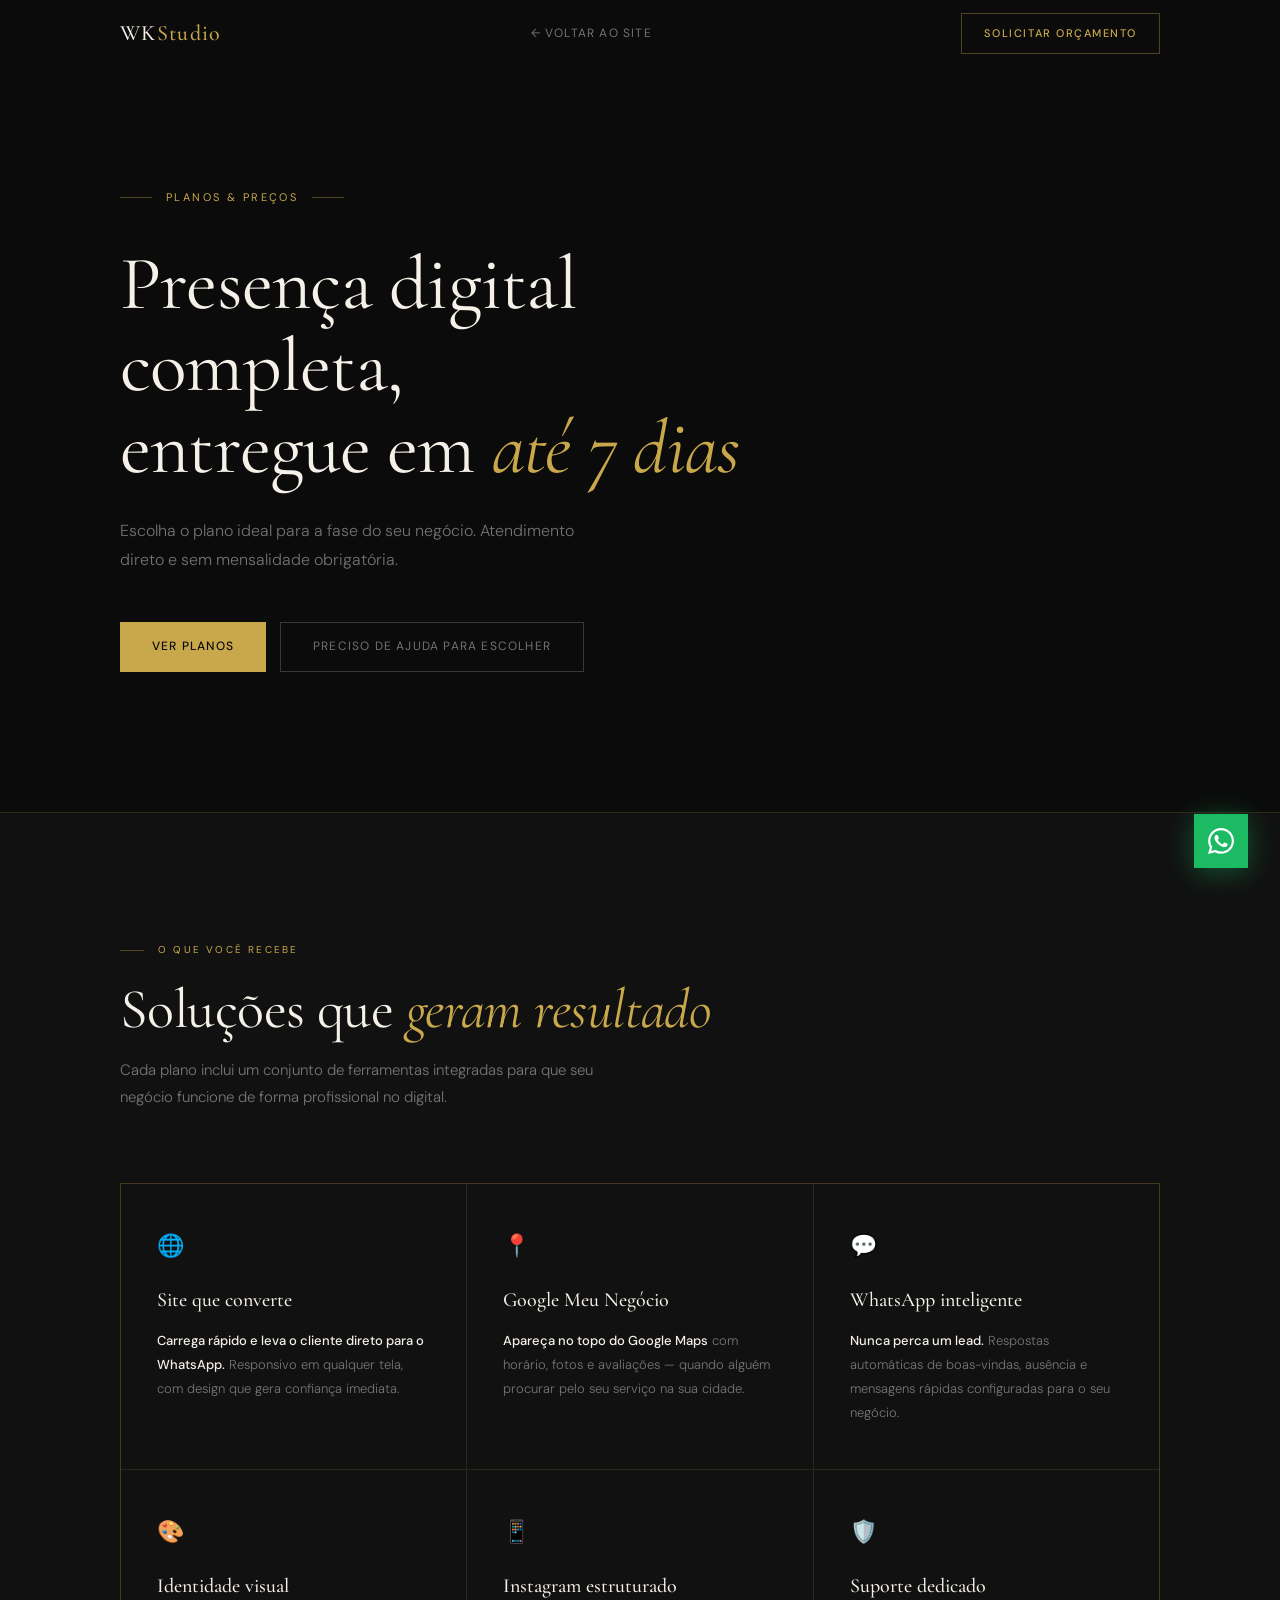
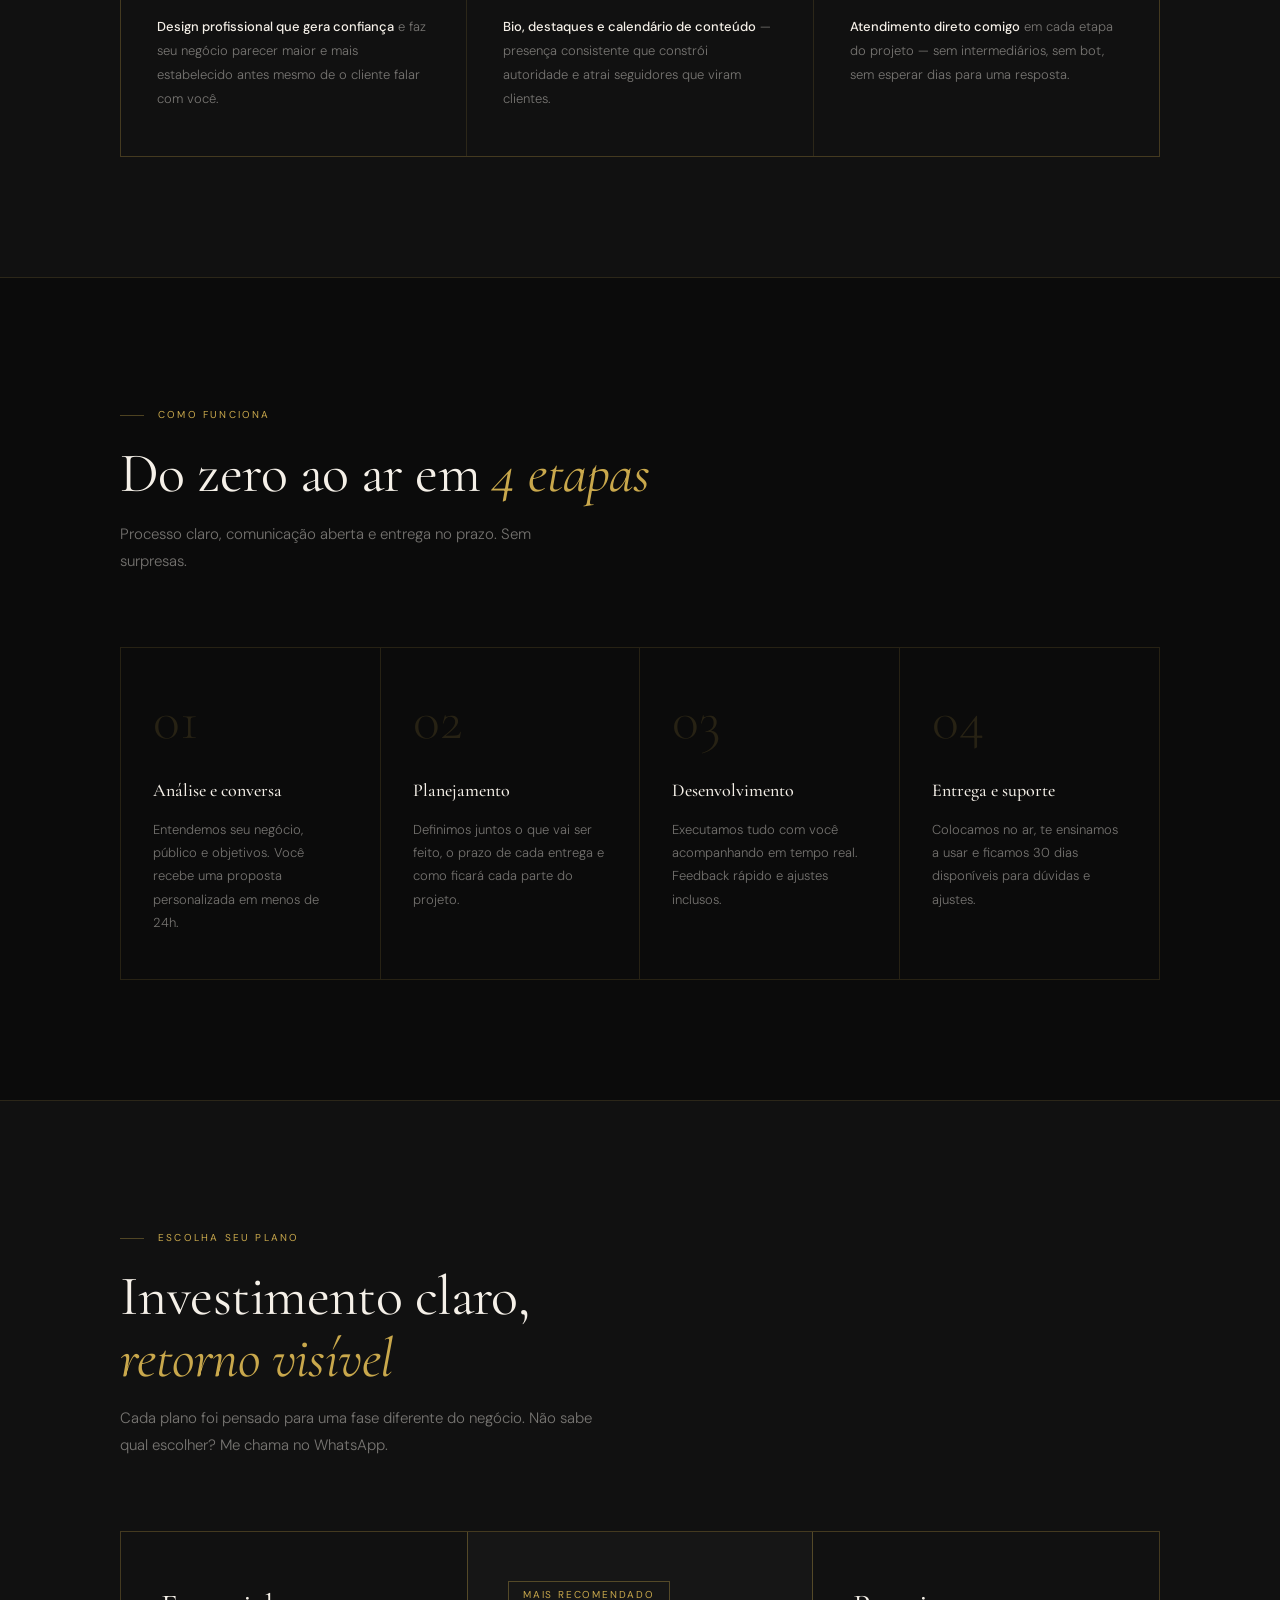
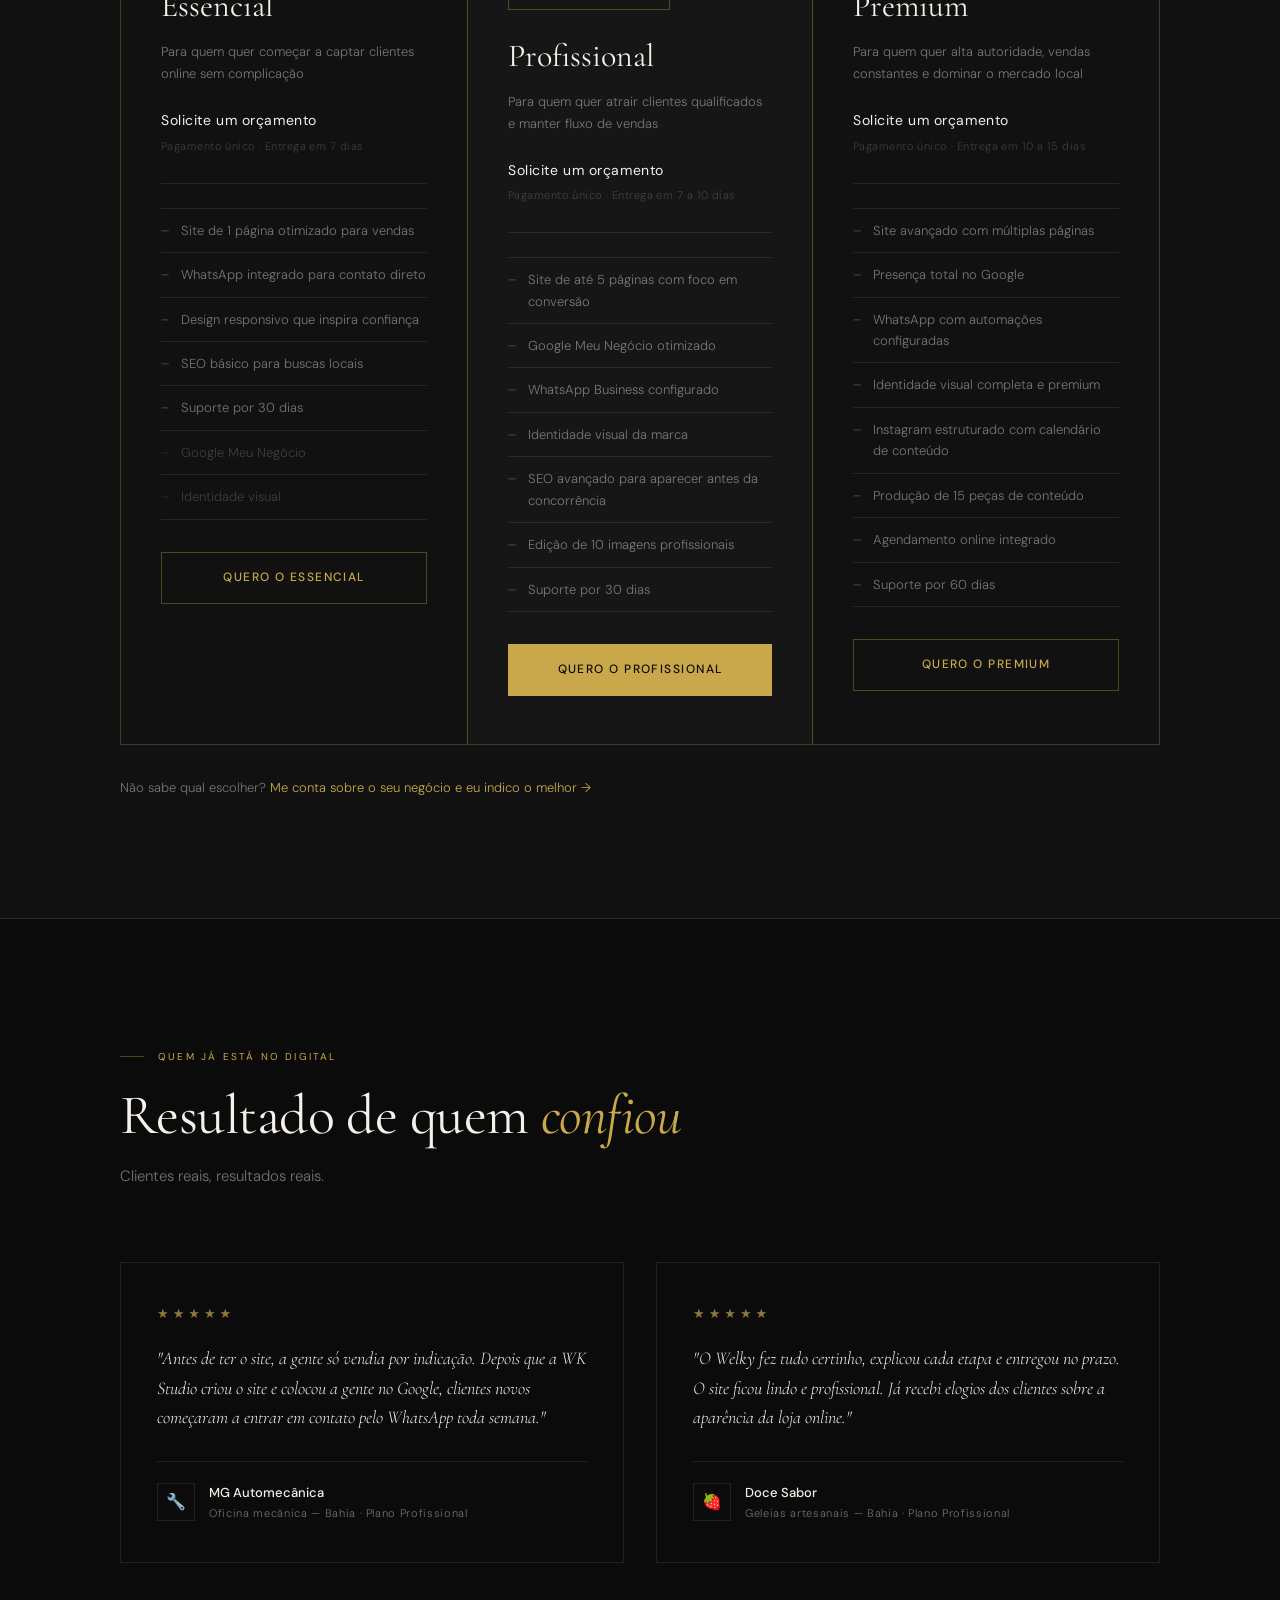
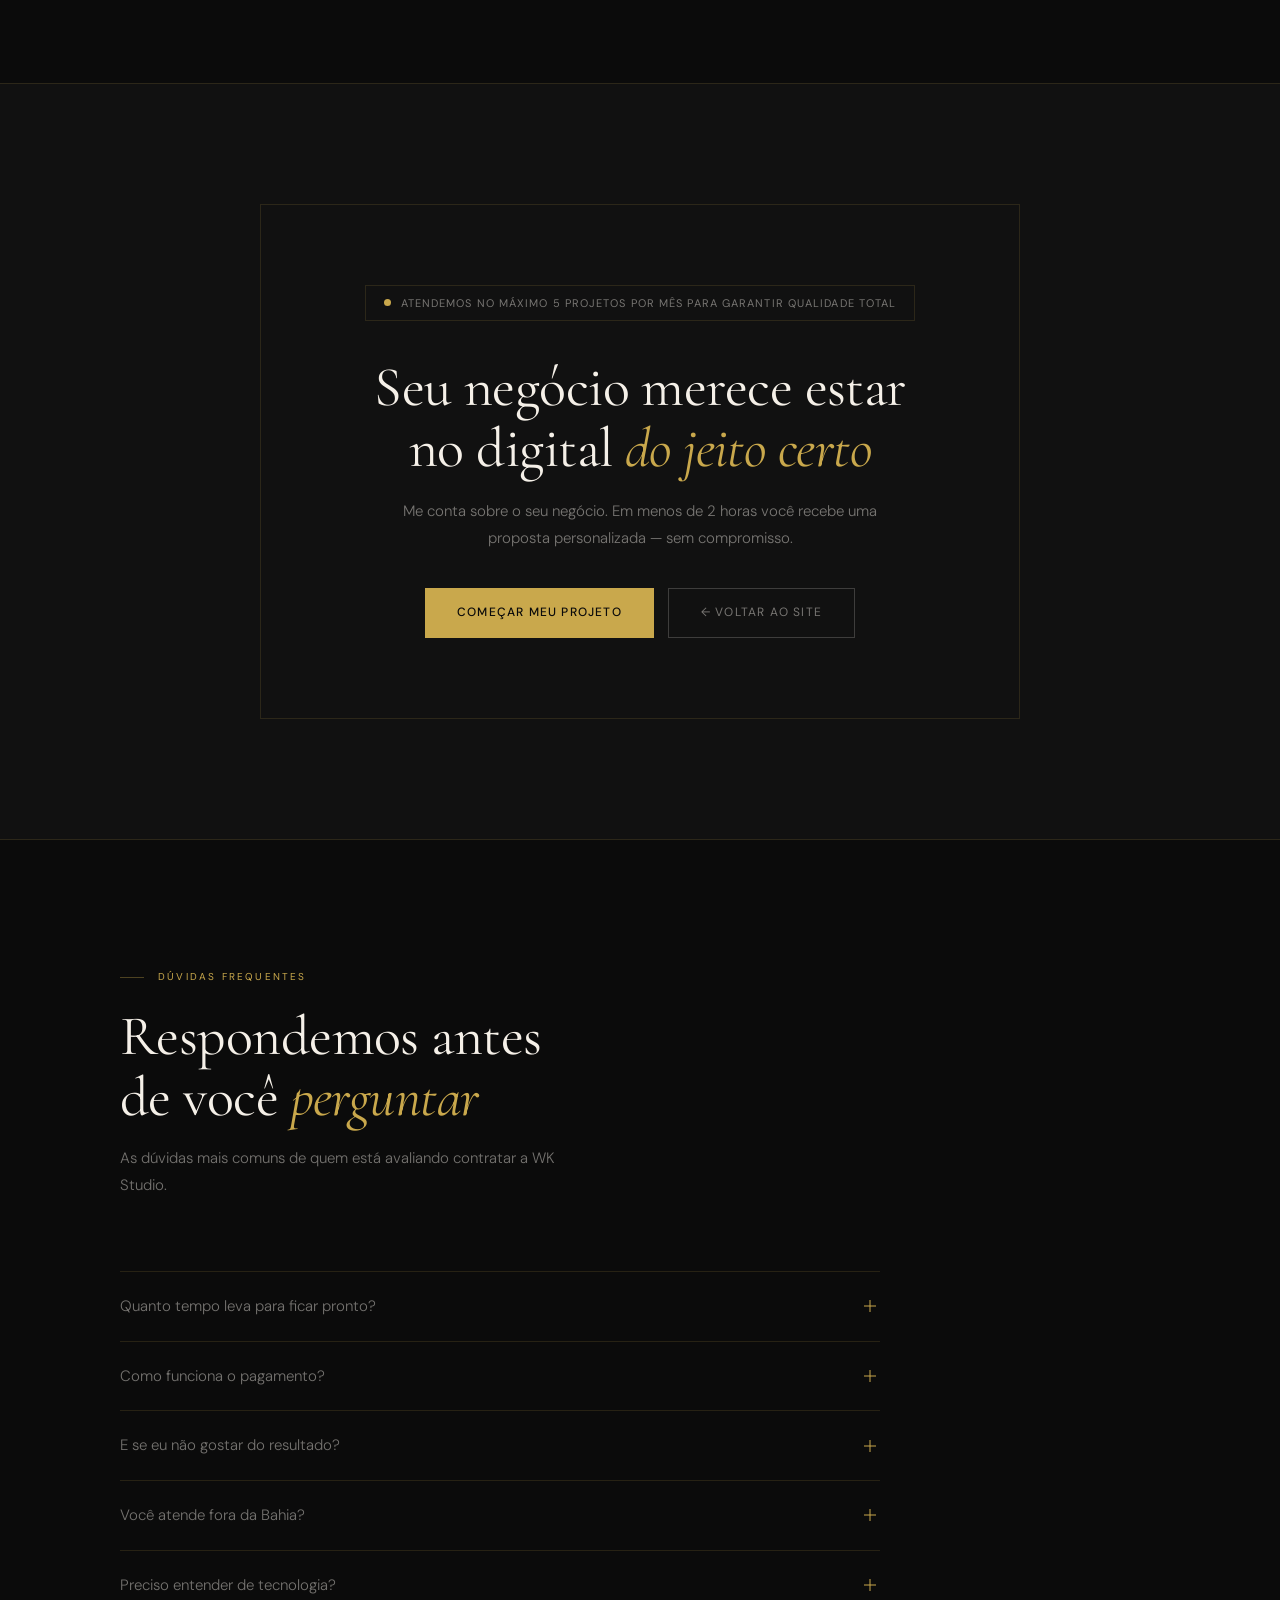
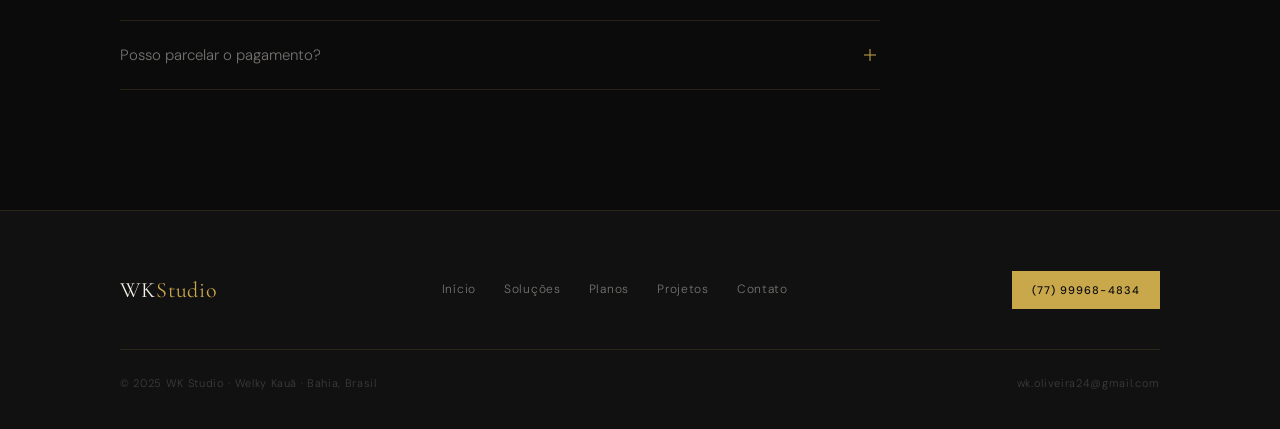
==== commit 1ded5a3b: "update body" ====
--- a/vendas.html
+++ b/vendas.html
@@ -4,14 +4,15 @@
 <head>
   <meta charset="UTF-8">
   <meta name="viewport" content="width=device-width, initial-scale=1.0">
-  <title>WK Studio | Planos e Preços — Presença Digital para Negócios Locais</title>
+  <title>WK Studio | Planos — Presença Digital para Negócios Locais</title>
   <meta name="description"
     content="Escolha o plano ideal para colocar seu negócio no digital. Site + Google + WhatsApp + Instagram. Entrega em 7 dias. WK Studio, Bahia.">
   <link rel="preconnect" href="https://fonts.googleapis.com">
   <link rel="preconnect" href="https://fonts.gstatic.com" crossorigin>
   <link
-    href="https://fonts.googleapis.com/css2?family=Playfair+Display:ital,wght@0,700;0,800;0,900;1,700;1,800&family=Nunito:ital,wght@0,300;0,400;0,500;0,600;0,700;1,400&display=swap"
+    href="https://fonts.googleapis.com/css2?family=Cormorant+Garamond:ital,wght@0,300;0,400;0,500;0,600;0,700;1,300;1,400;1,500&family=DM+Sans:ital,opsz,wght@0,9..40,200;0,9..40,300;0,9..40,400;0,9..40,500;0,9..40,600;1,9..40,300;1,9..40,400&display=swap"
     rel="stylesheet">
+
   <style>
     *,
     *::before,
@@ -23,65 +24,32 @@
 
     html {
       scroll-behavior: smooth;
+      font-size: 16px;
     }
 
     :root {
-      --bg: #080c10;
-      --bg2: #0d1318;
-      --bg3: #111820;
-      --card: #0f1520;
-      --border: rgba(255, 255, 255, 0.07);
-      --accent: #00c896;
-      --blue: #00a8ff;
-      --text: #e2e8ef;
-      --muted: #7a8899;
-      --dim: #3d4f5e;
-      --ff-d: 'Playfair Display', Georgia, serif;
-      --ff-b: 'Nunito', system-ui, sans-serif;
-      --radius: 14px;
-      --max: 1100px;
+      --bg: #0B0B0B;
+      --bg2: #111111;
+      --bg3: #161616;
+      --gold: #C9A84C;
+      --gold-dim: rgba(201, 168, 76, 0.12);
+      --gold-mid: rgba(201, 168, 76, 0.35);
+      --white: #F5F0E8;
+      --muted: rgba(245, 240, 232, 0.45);
+      --dim: rgba(245, 240, 232, 0.2);
+      --line: rgba(201, 168, 76, 0.15);
+      --ff-title: 'Cormorant Garamond', Georgia, serif;
+      --ff-body: 'DM Sans', system-ui, sans-serif;
+      --max: 1120px;
     }
 
     body {
       background: var(--bg);
-      color: var(--text);
-      font-family: var(--ff-b);
+      color: var(--white);
+      font-family: var(--ff-body);
       overflow-x: hidden;
-      line-height: 1.6;
-    }
-
-    body::before {
-      content: '';
-      position: fixed;
-      inset: 0;
-      background-image: linear-gradient(rgba(0, 200, 150, .025) 1px, transparent 1px), linear-gradient(90deg, rgba(0, 200, 150, .025) 1px, transparent 1px);
-      background-size: 52px 52px;
-      pointer-events: none;
-      z-index: 0;
-    }
-
-    .orb {
-      position: fixed;
-      border-radius: 50%;
-      filter: blur(130px);
-      pointer-events: none;
-      z-index: 0;
-    }
-
-    .orb-1 {
-      width: 600px;
-      height: 600px;
-      background: rgba(0, 200, 150, .055);
-      top: -200px;
-      left: -150px;
-    }
-
-    .orb-2 {
-      width: 500px;
-      height: 500px;
-      background: rgba(0, 168, 255, .04);
-      bottom: -150px;
-      right: -100px;
+      line-height: 1.65;
+      font-weight: 300;
     }
 
     a {
@@ -89,837 +57,226 @@
       text-decoration: none;
     }
 
+    img {
+      display: block;
+      max-width: 100%;
+    }
+
     .container {
       max-width: var(--max);
       margin: 0 auto;
-      padding: 0 24px;
+      padding: 0 40px;
       position: relative;
-      z-index: 1;
-    }
-
-    section {
-      padding: 80px 0;
-      position: relative;
-      z-index: 1;
-    }
-
-    /* ── NAV ── */
+    }
+
+    @media (max-width: 600px) {
+      .container {
+        padding: 0 24px;
+      }
+    }
+
+    .reveal {
+      opacity: 0;
+      transform: translateY(28px);
+      transition: opacity 0.75s cubic-bezier(0.16, 1, 0.3, 1), transform 0.75s cubic-bezier(0.16, 1, 0.3, 1);
+    }
+
+    .reveal.visible {
+      opacity: 1;
+      transform: translateY(0);
+    }
+
+    .reveal-delay-1 {
+      transition-delay: 0.1s;
+    }
+
+    .reveal-delay-2 {
+      transition-delay: 0.2s;
+    }
+
+    .reveal-delay-3 {
+      transition-delay: 0.3s;
+    }
+
+    /* NAV */
     nav {
       position: fixed;
       top: 0;
       left: 0;
       right: 0;
       z-index: 90;
-      backdrop-filter: blur(16px);
-      background: rgba(8, 12, 16, .82);
-      border-bottom: 1px solid var(--border);
-      height: 62px;
+      height: 68px;
       display: flex;
       align-items: center;
+      transition: background 0.4s, border-color 0.4s;
+      border-bottom: 1px solid transparent;
+    }
+
+    nav.scrolled {
+      background: rgba(11, 11, 11, 0.88);
+      backdrop-filter: blur(20px);
+      border-bottom-color: var(--line);
     }
 
     .nav-inner {
       width: 100%;
       max-width: var(--max);
       margin: 0 auto;
-      padding: 0 24px;
+      padding: 0 40px;
       display: flex;
       align-items: center;
       justify-content: space-between;
-      gap: 16px;
+      gap: 24px;
+    }
+
+    @media (max-width:600px) {
+      .nav-inner {
+        padding: 0 24px;
+      }
     }
 
     .nav-logo {
-      font-family: var(--ff-b);
-      font-weight: 800;
-      font-size: 18px;
-      letter-spacing: -0.03em;
-      color: #fff;
-    }
-
-    .nav-logo span {
-      color: var(--accent);
+      font-family: var(--ff-title);
+      font-size: 22px;
+      font-weight: 500;
+      letter-spacing: 0.06em;
+      color: var(--white);
+    }
+
+    .nav-logo em {
+      font-style: normal;
+      color: var(--gold);
     }
 
     .nav-back {
-      font-size: 13px;
+      font-size: 12px;
+      font-weight: 400;
+      letter-spacing: 0.1em;
+      text-transform: uppercase;
       color: var(--muted);
       display: flex;
       align-items: center;
       gap: 6px;
-      transition: color .2s;
+      transition: color 0.2s;
     }
 
     .nav-back:hover {
-      color: var(--text);
+      color: var(--white);
     }
 
     .nav-cta {
-      font-size: 13px;
-      font-weight: 600;
-      padding: 9px 18px;
-      background: var(--accent);
-      color: #041410;
-      border-radius: 8px;
-      transition: opacity .2s;
+      font-size: 11px;
+      font-weight: 500;
+      letter-spacing: 0.14em;
+      text-transform: uppercase;
+      padding: 10px 22px;
+      border: 1px solid var(--gold-mid);
+      color: var(--gold);
+      transition: background 0.25s, color 0.25s;
+      white-space: nowrap;
     }
 
     .nav-cta:hover {
-      opacity: .88;
-    }
-
-    /* ── HERO ── */
-    #hero {
-      padding: 140px 24px 80px;
-      max-width: var(--max);
-      margin: 0 auto;
-    }
-
-    .hero-eyebrow {
+      background: var(--gold);
+      color: var(--bg);
+    }
+
+    /* SHARED */
+    section {
+      padding: 120px 0;
+    }
+
+    .s-label {
       display: inline-flex;
       align-items: center;
-      gap: 8px;
-      font-size: 11px;
-      font-weight: 500;
-      letter-spacing: .18em;
+      gap: 14px;
+      font-size: 10px;
+      font-weight: 400;
+      letter-spacing: 0.22em;
       text-transform: uppercase;
-      color: var(--accent);
+      color: var(--gold);
       margin-bottom: 20px;
     }
 
-    .hero-eyebrow::before {
+    .s-label::before {
       content: '';
       display: block;
       width: 24px;
       height: 1px;
-      background: var(--accent);
-    }
-
-    h1 {
-      font-family: var(--ff-d);
-      font-size: clamp(34px, 6vw, 62px);
-      font-weight: 800;
+      background: var(--gold-mid);
+    }
+
+    h2 {
+      font-family: var(--ff-title);
+      font-size: clamp(32px, 4.5vw, 56px);
+      font-weight: 400;
       line-height: 1.1;
       letter-spacing: -0.01em;
-      color: #fff;
-      margin-bottom: 22px;
-      max-width: 820px;
-    }
-
-    h1 span {
-      color: var(--accent);
-    }
-
-    .hero-sub {
-      font-size: 17px;
-      color: var(--muted);
-      max-width: 580px;
-      line-height: 1.75;
-      margin-bottom: 36px;
-    }
-
-    .hero-btns {
-      display: flex;
-      flex-wrap: wrap;
-      gap: 12px;
-    }
-
-    .btn-primary {
+      color: var(--white);
+      margin-bottom: 16px;
+    }
+
+    h2 em {
+      font-style: italic;
+      color: var(--gold);
+    }
+
+    .s-sub {
+      font-size: 15px;
+      font-weight: 300;
+      color: var(--muted);
+      line-height: 1.8;
+      max-width: 480px;
+      margin-bottom: 72px;
+    }
+
+    .btn-solid {
       display: inline-flex;
       align-items: center;
-      gap: 8px;
-      padding: 14px 24px;
-      background: var(--accent);
-      color: #041410;
-      font-weight: 700;
-      font-size: 14px;
-      border-radius: 10px;
-      transition: opacity .2s;
-    }
-
-    .btn-primary:hover {
-      opacity: .88;
-    }
-
-    .btn-ghost {
+      gap: 10px;
+      padding: 14px 32px;
+      background: var(--gold);
+      color: #0B0B0B;
+      font-size: 12px;
+      font-weight: 500;
+      letter-spacing: 0.1em;
+      text-transform: uppercase;
+      transition: opacity 0.2s, transform 0.2s;
+    }
+
+    .btn-solid:hover {
+      opacity: 0.88;
+      transform: translateY(-1px);
+    }
+
+    .btn-outline {
       display: inline-flex;
       align-items: center;
-      gap: 8px;
-      padding: 14px 24px;
-      border: 1px solid var(--border);
-      color: var(--text);
-      font-size: 14px;
-      font-weight: 500;
-      border-radius: 10px;
-      transition: border-color .2s, background .2s;
-    }
-
-    .btn-ghost:hover {
-      border-color: rgba(255, 255, 255, .18);
-      background: rgba(255, 255, 255, .04);
-    }
-
-    /* ── SECTION LABELS ── */
-    .s-eyebrow {
-      display: inline-flex;
-      align-items: center;
-      gap: 8px;
-      font-size: 11px;
-      font-weight: 700;
-      letter-spacing: .18em;
+      gap: 10px;
+      padding: 14px 32px;
+      border: 1px solid var(--dim);
+      color: var(--muted);
+      font-size: 12px;
+      font-weight: 400;
+      letter-spacing: 0.1em;
       text-transform: uppercase;
-      color: var(--accent);
-      margin-bottom: 14px;
-    }
-
-    .s-eyebrow::before {
-      content: '';
-      display: block;
-      width: 20px;
-      height: 1px;
-      background: var(--accent);
-    }
-
-    h2 {
-      font-family: var(--ff-d);
-      font-size: clamp(26px, 4vw, 40px);
-      font-weight: 800;
-      line-height: 1.15;
-      letter-spacing: -0.01em;
-      color: #fff;
-      margin-bottom: 14px;
-    }
-
-    h2 span {
-      color: var(--accent);
-    }
-
-    .s-sub {
-      font-size: 15px;
-      color: var(--muted);
-      line-height: 1.75;
-      max-width: 520px;
-      margin-bottom: 48px;
-    }
-
-    /* ── SINAIS ── */
-    #sinais {
-      background: var(--bg2);
-      border-top: 1px solid var(--border);
-      border-bottom: 1px solid var(--border);
-    }
-
-    .sinais-grid {
-      display: grid;
-      grid-template-columns: repeat(3, 1fr);
-      gap: 20px;
-    }
-
-    @media (max-width:760px) {
-      .sinais-grid {
-        grid-template-columns: repeat(2, 1fr);
-      }
-    }
-
-    @media (max-width:480px) {
-      .sinais-grid {
-        grid-template-columns: 1fr;
-      }
-    }
-
-    .sinal-card {
-      padding: 24px;
-      background: var(--bg3);
-      border: 1px solid var(--border);
-      border-radius: var(--radius);
-    }
-
-    .sinal-icon {
-      font-size: 20px;
-      margin-bottom: 12px;
-    }
-
-    .sinal-card h3 {
-      font-family: var(--ff-b);
-      font-size: 14px;
-      font-weight: 700;
-      color: #fff;
-      margin-bottom: 8px;
-    }
-
-    .sinal-card p {
-      font-size: 13px;
-      color: var(--muted);
-      line-height: 1.65;
-    }
-
-    /* ── INCLUSO ── */
-    #incluso {
-      background: var(--bg);
-    }
-
-    .incluso-grid {
-      display: grid;
-      grid-template-columns: repeat(3, 1fr);
-      gap: 20px;
-    }
-
-    @media (max-width:760px) {
-      .incluso-grid {
-        grid-template-columns: repeat(2, 1fr);
-      }
-    }
-
-    @media (max-width:480px) {
-      .incluso-grid {
-        grid-template-columns: 1fr;
-      }
-    }
-
-    .incluso-card {
-      padding: 24px;
-      background: var(--card);
-      border: 1px solid var(--border);
-      border-radius: var(--radius);
-      transition: border-color .3s;
-    }
-
-    .incluso-card:hover {
-      border-color: rgba(0, 200, 150, .25);
-    }
-
-    .incluso-icon {
-      font-size: 22px;
-      margin-bottom: 14px;
-    }
-
-    .incluso-card h3 {
-      font-family: var(--ff-d);
-      font-size: 15px;
-      font-weight: 700;
-      color: #fff;
-      margin-bottom: 8px;
-    }
-
-    .incluso-card p {
-      font-size: 13px;
-      color: var(--muted);
-      line-height: 1.65;
-    }
-
-    .incluso-card strong {
-      color: var(--text);
-      font-weight: 600;
-    }
-
-    /* ── PROCESSO ── */
-    #processo {
-      background: var(--bg2);
-      border-top: 1px solid var(--border);
-      border-bottom: 1px solid var(--border);
-    }
-
-    .proc-grid {
-      display: grid;
-      grid-template-columns: repeat(4, 1fr);
-      gap: 20px;
-    }
-
-    @media (max-width:800px) {
-      .proc-grid {
-        grid-template-columns: repeat(2, 1fr);
-      }
-    }
-
-    @media (max-width:480px) {
-      .proc-grid {
-        grid-template-columns: 1fr;
-      }
-    }
-
-    .proc-card {
-      padding: 24px;
-      background: var(--bg3);
-      border: 1px solid var(--border);
-      border-radius: var(--radius);
-    }
-
-    .proc-num {
-      font-family: var(--ff-b);
-      font-size: 40px;
-      font-weight: 800;
-      color: rgba(0, 200, 150, .1);
-      line-height: 1;
-      margin-bottom: 14px;
-    }
-
-    .proc-card h3 {
-      font-family: var(--ff-b);
-      font-size: 14px;
-      font-weight: 700;
-      color: #fff;
-      margin-bottom: 8px;
-    }
-
-    .proc-card p {
-      font-size: 13px;
-      color: var(--muted);
-      line-height: 1.65;
-    }
-
-    /* ── PLANOS ── */
-    #planos {
-      background: var(--bg);
-    }
-
-    .planos-grid {
-      display: grid;
-      grid-template-columns: repeat(3, 1fr);
-      gap: 20px;
-      align-items: start;
-    }
-
-    @media (max-width:820px) {
-      .planos-grid {
-        grid-template-columns: 1fr;
-        max-width: 440px;
-        margin: 0 auto;
-      }
-    }
-
-    .plano-card {
-      background: var(--card);
-      border: 1px solid var(--border);
-      border-radius: 18px;
-      padding: 32px 28px;
-      position: relative;
-      transition: border-color .3s, transform .3s;
-    }
-
-    .plano-card:hover {
-      transform: translateY(-4px);
-      border-color: rgba(0, 200, 150, .25);
-    }
-
-    .plano-card.destaque {
-      border-color: rgba(0, 200, 150, .4);
-      box-shadow: 0 0 0 1px rgba(0, 200, 150, .15), 0 24px 80px rgba(0, 0, 0, .5), 0 0 60px rgba(0, 200, 150, .08);
-      transform: scale(1.03);
-    }
-
-    .plano-card.destaque:hover {
-      transform: scale(1.03) translateY(-4px);
-    }
-
-    .plano-badge {
-      position: absolute;
-      top: -12px;
-      left: 50%;
-      transform: translateX(-50%);
-      white-space: nowrap;
-      font-size: 11px;
-      font-weight: 700;
-      letter-spacing: .1em;
-      text-transform: uppercase;
-      background: var(--accent);
-      color: #041410;
-      padding: 5px 14px;
-      border-radius: 99px;
-    }
-
-    .plano-nome {
-      font-family: var(--ff-b);
-      font-size: 14px;
-      font-weight: 700;
-      color: var(--accent);
-      text-transform: uppercase;
-      letter-spacing: .1em;
-      margin-bottom: 6px;
-    }
-
-    .plano-tagline {
-      font-size: 13px;
-      color: var(--muted);
-      margin-bottom: 20px;
-      line-height: 1.5;
-    }
-
-    .plano-preco {
-      font-family: var(--ff-d);
-      font-size: 38px;
-      font-weight: 800;
-      color: #fff;
-      line-height: 1;
-      margin-bottom: 4px;
-    }
-
-    .plano-preco small {
-      font-size: 14px;
-      font-weight: 400;
-      color: var(--muted);
-    }
-
-    .plano-aviso {
-      font-size: 12px;
-      color: var(--dim);
-      margin-bottom: 24px;
-    }
-
-    .plano-divider {
-      border: none;
-      border-top: 1px solid var(--border);
-      margin: 0 0 24px;
-    }
-
-    .plano-items {
-      display: flex;
-      flex-direction: column;
-      gap: 11px;
-      margin-bottom: 28px;
-    }
-
-    .plano-item {
-      font-size: 13.5px;
-      color: var(--text);
-      display: flex;
-      align-items: flex-start;
-      gap: 9px;
-      line-height: 1.5;
-    }
-
-    .plano-item::before {
-      content: '✓';
-      color: var(--accent);
-      font-weight: 700;
-      flex-shrink: 0;
-      font-size: 13px;
-    }
-
-    .plano-item.no {
-      color: var(--dim);
-    }
-
-    .plano-item.no::before {
-      content: '–';
-      color: var(--dim);
-    }
-
-    .plano-btn {
-      display: flex;
-      align-items: center;
-      justify-content: center;
-      width: 100%;
-      padding: 13px;
-      border-radius: 10px;
-      font-size: 14px;
-      font-weight: 600;
-      font-family: var(--ff-b);
-      transition: opacity .2s, background .2s;
-    }
-
-    .plano-btn.solid {
-      background: var(--accent);
-      color: #041410;
-    }
-
-    .plano-btn.solid:hover {
-      opacity: .88;
-    }
-
-    .plano-btn.outline {
-      border: 1px solid rgba(0, 200, 150, .3);
-      color: var(--accent);
-      background: transparent;
-    }
-
-    .plano-btn.outline:hover {
-      background: rgba(0, 200, 150, .08);
-    }
-
-    /* ── DEPOIMENTOS ── */
-    #depoimentos {
-      background: var(--bg2);
-      border-top: 1px solid var(--border);
-      border-bottom: 1px solid var(--border);
-    }
-
-    .dep-grid {
-      display: grid;
-      grid-template-columns: repeat(2, 1fr);
-      gap: 20px;
-    }
-
-    @media (max-width:600px) {
-      .dep-grid {
-        grid-template-columns: 1fr;
-      }
-    }
-
-    .dep-card {
-      background: var(--card);
-      border: 1px solid var(--border);
-      border-radius: var(--radius);
-      padding: 28px 24px;
-    }
-
-    .dep-stars {
-      color: #f5c842;
-      font-size: 14px;
-      margin-bottom: 14px;
-      letter-spacing: 2px;
-    }
-
-    .dep-text {
-      font-size: 14px;
-      color: var(--text);
-      line-height: 1.75;
-      margin-bottom: 18px;
-      font-style: italic;
-    }
-
-    .dep-author {
-      display: flex;
-      align-items: center;
-      gap: 12px;
-    }
-
-    .dep-avatar {
-      width: 40px;
-      height: 40px;
-      border-radius: 50%;
-      background: rgba(0, 200, 150, .1);
-      border: 1px solid rgba(0, 200, 150, .2);
-      display: flex;
-      align-items: center;
-      justify-content: center;
-      font-size: 18px;
-    }
-
-    .dep-name {
-      font-size: 13px;
-      font-weight: 600;
-      color: #fff;
-    }
-
-    .dep-role {
-      font-size: 12px;
-      color: var(--muted);
-    }
-
-    /* ── CTA FINAL ── */
-    #cta-final {
-      background: linear-gradient(135deg, rgba(0, 200, 150, .07) 0%, rgba(0, 168, 255, .05) 100%);
-      border-top: 1px solid rgba(0, 200, 150, .15);
-    }
-
-    .cta-box {
-      text-align: center;
-      max-width: 640px;
-      margin: 0 auto;
-    }
-
-    .cta-box h2 {
-      margin-bottom: 14px;
-    }
-
-    .cta-box p {
-      font-size: 16px;
-      color: var(--muted);
-      line-height: 1.75;
-      margin-bottom: 32px;
-    }
-
-    .cta-btns {
-      display: flex;
-      flex-wrap: wrap;
-      gap: 12px;
-      justify-content: center;
-    }
-
-    .vagas-aviso {
-      display: inline-flex;
-      align-items: center;
-      gap: 8px;
-      font-size: 13px;
-      color: var(--muted);
-      background: rgba(245, 200, 66, .06);
-      border: 1px solid rgba(245, 200, 66, .18);
-      border-radius: 8px;
-      padding: 10px 16px;
-      margin-bottom: 24px;
-    }
-
-    .vagas-dot {
-      width: 8px;
-      height: 8px;
-      border-radius: 50%;
-      background: #f5c842;
-      animation: pulse 2s infinite;
-    }
-
-    @keyframes pulse {
-
-      0%,
-      100% {
-        opacity: 1
-      }
-
-      50% {
-        opacity: .4
-      }
-    }
-
-    /* ── FOOTER ── */
-    footer {
-      background: var(--bg2);
-      border-top: 1px solid var(--border);
-      padding: 40px 0 28px;
-      position: relative;
-      z-index: 1;
-    }
-
-    .footer-inner {
-      display: flex;
-      align-items: center;
-      justify-content: space-between;
-      flex-wrap: wrap;
-      gap: 20px;
-      margin-bottom: 24px;
-    }
-
-    .footer-logo {
-      font-family: var(--ff-b);
-      font-size: 18px;
-      font-weight: 800;
-      color: #fff;
-    }
-
-    .footer-logo span {
-      color: var(--accent);
-    }
-
-    .footer-links {
-      display: flex;
-      gap: 20px;
-      flex-wrap: wrap;
-    }
-
-    .footer-links a {
-      font-size: 13px;
-      color: var(--muted);
-      transition: color .2s;
-    }
-
-    .footer-links a:hover {
-      color: var(--accent);
-    }
-
-    .footer-bottom {
-      border-top: 1px solid var(--border);
-      padding-top: 20px;
-      font-size: 12px;
-      color: var(--dim);
-      display: flex;
-      justify-content: space-between;
-      flex-wrap: wrap;
-      gap: 8px;
+      transition: border-color 0.25s, color 0.25s;
+    }
+
+    .btn-outline:hover {
+      border-color: var(--gold-mid);
+      color: var(--white);
     }
 
     @keyframes fadeUp {
+      from {
+        opacity: 0;
+        transform: translateY(24px)
+      }
+
       to {
         opacity: 1;
-        transform: translateY(0);
-      }
-    }
-
-    /* WA FLOAT */
-    .wa-float {
-      position: fixed;
-      bottom: 28px;
-      right: 28px;
-      z-index: 200;
-      display: flex;
-      flex-direction: column;
-      align-items: flex-end;
-      gap: 10px;
-    }
-
-    .wa-float-bubble {
-      background: #1dba64;
-      border-radius: 50%;
-      width: 58px;
-      height: 58px;
-      display: flex;
-      align-items: center;
-      justify-content: center;
-      cursor: pointer;
-      box-shadow: 0 4px 24px rgba(29, 186, 100, .45), 0 2px 8px rgba(0, 0, 0, .3);
-      transition: transform .25s cubic-bezier(.22, .68, 0, 1.4), box-shadow .25s;
-      animation: waBounce 3s 2s infinite;
-      position: relative;
-    }
-
-    .wa-float-bubble:hover {
-      transform: scale(1.1);
-      box-shadow: 0 8px 32px rgba(29, 186, 100, .55), 0 2px 8px rgba(0, 0, 0, .3);
-    }
-
-    .wa-float-bubble svg {
-      width: 28px;
-      height: 28px;
-      fill: #fff;
-    }
-
-    .wa-float-tip {
-      background: var(--bg2);
-      border: 1px solid var(--border);
-      border-radius: 10px;
-      padding: 10px 14px;
-      font-size: 13px;
-      color: var(--text);
-      white-space: nowrap;
-      box-shadow: 0 4px 20px rgba(0, 0, 0, .3);
-      display: none;
-      animation: fadeIn .3s ease;
-    }
-
-    .wa-float-tip strong {
-      display: block;
-      font-weight: 600;
-      color: #fff;
-      font-size: 13px;
-    }
-
-    .wa-float-tip span {
-      color: var(--muted);
-      font-size: 12px;
-    }
-
-    .wa-float:hover .wa-float-tip {
-      display: block;
-    }
-
-    .wa-float-dot {
-      position: absolute;
-      top: 4px;
-      right: 4px;
-      width: 12px;
-      height: 12px;
-      background: #f5c842;
-      border-radius: 50%;
-      border: 2px solid var(--bg);
-      animation: pulse 2s infinite;
-    }
-
-    @keyframes waBounce {
-
-      0%,
-      100% {
         transform: translateY(0)
-      }
-
-      50% {
-        transform: translateY(-6px)
       }
     }
 
@@ -935,163 +292,779 @@
       }
     }
 
-    @keyframes pulse {
-
-      0%,
-      100% {
-        opacity: 1
-      }
-
-      50% {
-        opacity: .4
-      }
+    /* HERO */
+    .hero-wrap {
+      padding: 180px 40px 140px;
+      max-width: var(--max);
+      margin: 0 auto;
+    }
+
+    @media (max-width:600px) {
+      .hero-wrap {
+        padding: 140px 24px 100px;
+      }
+    }
+
+    .hero-label {
+      display: inline-flex;
+      align-items: center;
+      gap: 14px;
+      font-size: 11px;
+      font-weight: 400;
+      letter-spacing: 0.22em;
+      text-transform: uppercase;
+      color: var(--gold);
+      margin-bottom: 36px;
+      opacity: 0;
+      animation: fadeUp 0.8s 0.2s cubic-bezier(0.16, 1, 0.3, 1) forwards;
+    }
+
+    .hero-label::before,
+    .hero-label::after {
+      content: '';
+      display: block;
+      height: 1px;
+      background: var(--gold-mid);
+    }
+
+    .hero-label::before {
+      width: 32px;
+    }
+
+    .hero-label::after {
+      width: 32px;
+    }
+
+    h1 {
+      font-family: var(--ff-title);
+      font-size: clamp(40px, 6.5vw, 76px);
+      font-weight: 400;
+      line-height: 1.08;
+      letter-spacing: -0.01em;
+      color: var(--white);
+      margin-bottom: 28px;
+      max-width: 740px;
+      opacity: 0;
+      animation: fadeUp 0.9s 0.35s cubic-bezier(0.16, 1, 0.3, 1) forwards;
+    }
+
+    h1 em {
+      font-style: italic;
+      color: var(--gold);
+    }
+
+    .hero-sub {
+      font-size: 16px;
+      font-weight: 300;
+      color: var(--muted);
+      max-width: 500px;
+      line-height: 1.8;
+      margin-bottom: 48px;
+      opacity: 0;
+      animation: fadeUp 0.9s 0.5s cubic-bezier(0.16, 1, 0.3, 1) forwards;
+    }
+
+    .hero-btns {
+      display: flex;
+      flex-wrap: wrap;
+      gap: 14px;
+      opacity: 0;
+      animation: fadeUp 0.9s 0.65s cubic-bezier(0.16, 1, 0.3, 1) forwards;
+    }
+
+    /* INCLUSO */
+    #incluso {
+      background: var(--bg2);
+      border-top: 1px solid var(--line);
+      border-bottom: 1px solid var(--line);
+    }
+
+    .incluso-grid {
+      display: grid;
+      grid-template-columns: repeat(3, 1fr);
+      gap: 1px;
+      background: var(--line);
+      border: 1px solid var(--line);
+    }
+
+    @media (max-width:860px) {
+      .incluso-grid {
+        grid-template-columns: repeat(2, 1fr);
+      }
+    }
+
+    @media (max-width:540px) {
+      .incluso-grid {
+        grid-template-columns: 1fr;
+      }
+    }
+
+    .incluso-card {
+      background: var(--bg2);
+      padding: 44px 36px;
+    }
+
+    .incluso-icon {
+      font-size: 22px;
+      margin-bottom: 20px;
+    }
+
+    .incluso-card h3 {
+      font-family: var(--ff-title);
+      font-size: 20px;
+      font-weight: 500;
+      color: var(--white);
+      margin-bottom: 12px;
+    }
+
+    .incluso-card p {
+      font-size: 13px;
+      font-weight: 300;
+      color: var(--muted);
+      line-height: 1.85;
+    }
+
+    .incluso-card p strong {
+      font-weight: 500;
+      color: var(--white);
+    }
+
+    /* PROCESSO */
+    #processo {
+      background: var(--bg);
+    }
+
+    .proc-grid {
+      display: grid;
+      grid-template-columns: repeat(4, 1fr);
+      gap: 0;
+      border: 1px solid var(--line);
+    }
+
+    @media (max-width:800px) {
+      .proc-grid {
+        grid-template-columns: repeat(2, 1fr);
+      }
+    }
+
+    @media (max-width:480px) {
+      .proc-grid {
+        grid-template-columns: 1fr;
+      }
+    }
+
+    .proc-card {
+      padding: 44px 32px;
+      border-right: 1px solid var(--line);
+      position: relative;
+    }
+
+    .proc-card:last-child {
+      border-right: none;
+    }
+
+    @media (max-width:800px) {
+      .proc-card:nth-child(2) {
+        border-right: none;
+      }
+
+      .proc-card {
+        border-bottom: 1px solid var(--line);
+      }
+    }
+
+    .proc-num {
+      font-family: var(--ff-title);
+      font-size: 56px;
+      font-weight: 300;
+      color: var(--line);
+      line-height: 1;
+      margin-bottom: 28px;
+    }
+
+    .proc-card h3 {
+      font-family: var(--ff-title);
+      font-size: 18px;
+      font-weight: 500;
+      color: var(--white);
+      margin-bottom: 12px;
+    }
+
+    .proc-card p {
+      font-size: 13px;
+      font-weight: 300;
+      color: var(--muted);
+      line-height: 1.8;
+    }
+
+    /* PLANOS */
+    #planos {
+      background: var(--bg2);
+      border-top: 1px solid var(--line);
+      border-bottom: 1px solid var(--line);
+    }
+
+    .planos-grid {
+      display: grid;
+      grid-template-columns: repeat(3, 1fr);
+      gap: 0;
+      border: 1px solid var(--line);
+      background: var(--line);
+      margin-bottom: 32px;
+    }
+
+    @media (max-width:840px) {
+      .planos-grid {
+        grid-template-columns: 1fr;
+      }
+    }
+
+    .plano-card {
+      background: var(--bg2);
+      padding: 48px 40px;
+      position: relative;
+    }
+
+    .plano-card.destaque {
+      background: var(--bg3);
+      border-left: 1px solid var(--gold-mid);
+      border-right: 1px solid var(--gold-mid);
+      position: relative;
+    }
+
+    @media (max-width:840px) {
+      .plano-card.destaque {
+        border-left: none;
+        border-right: none;
+        border-top: 1px solid var(--gold-mid);
+        border-bottom: 1px solid var(--gold-mid);
+      }
+    }
+
+    .plano-badge {
+      display: inline-block;
+      font-size: 10px;
+      font-weight: 400;
+      letter-spacing: 0.18em;
+      text-transform: uppercase;
+      color: var(--gold);
+      border: 1px solid var(--gold-mid);
+      padding: 5px 14px;
+      margin-bottom: 20px;
+    }
+
+    .plano-nome {
+      font-family: var(--ff-title);
+      font-size: 32px;
+      font-weight: 400;
+      color: var(--white);
+      margin-bottom: 8px;
+    }
+
+    .plano-tagline {
+      font-size: 13px;
+      font-weight: 300;
+      color: var(--muted);
+      line-height: 1.7;
+      margin-bottom: 24px;
+    }
+
+    .plano-preco {
+      font-size: 14px;
+      font-weight: 400;
+      color: var(--white);
+      margin-bottom: 4px;
+      letter-spacing: 0.04em;
+    }
+
+    .plano-aviso {
+      font-size: 11px;
+      font-weight: 300;
+      color: var(--dim);
+      margin-bottom: 28px;
+      letter-spacing: 0.04em;
+    }
+
+    .plano-divider {
+      border: none;
+      border-top: 1px solid var(--line);
+      margin-bottom: 24px;
+    }
+
+    .plano-items {
+      display: flex;
+      flex-direction: column;
+      gap: 0;
+      margin-bottom: 32px;
+    }
+
+    .plano-item {
+      font-size: 13px;
+      font-weight: 300;
+      color: var(--muted);
+      padding: 11px 0;
+      border-bottom: 1px solid var(--line);
+      display: flex;
+      gap: 12px;
+      align-items: flex-start;
+    }
+
+    .plano-item:first-child {
+      border-top: 1px solid var(--line);
+    }
+
+    .plano-item::before {
+      content: '—';
+      color: var(--gold);
+      font-size: 10px;
+      flex-shrink: 0;
+      margin-top: 3px;
+      opacity: 0.6;
+    }
+
+    .plano-item.no {
+      color: var(--dim);
+    }
+
+    .plano-item.no::before {
+      opacity: 0.25;
+    }
+
+    .plano-btn {
+      display: block;
+      width: 100%;
+      padding: 15px;
+      text-align: center;
+      font-size: 12px;
+      font-weight: 500;
+      letter-spacing: 0.12em;
+      text-transform: uppercase;
+      transition: opacity 0.2s, background 0.25s, color 0.25s, border-color 0.25s;
+      font-family: var(--ff-body);
+    }
+
+    .plano-btn.solid {
+      background: var(--gold);
+      color: var(--bg);
+      border: 1px solid var(--gold);
+    }
+
+    .plano-btn.solid:hover {
+      opacity: 0.88;
+    }
+
+    .plano-btn.outline {
+      border: 1px solid var(--gold-mid);
+      color: var(--gold);
+    }
+
+    .plano-btn.outline:hover {
+      background: var(--gold);
+      color: var(--bg);
+      border-color: var(--gold);
+    }
+
+    /* DEPOIMENTOS */
+    #depoimentos {
+      background: var(--bg);
+    }
+
+    .dep-grid {
+      display: grid;
+      grid-template-columns: repeat(2, 1fr);
+      gap: 32px;
+    }
+
+    @media (max-width:600px) {
+      .dep-grid {
+        grid-template-columns: 1fr;
+      }
+    }
+
+    .dep-card {
+      border: 1px solid var(--line);
+      padding: 40px 36px;
+    }
+
+    .dep-stars {
+      color: var(--gold);
+      font-size: 13px;
+      letter-spacing: 4px;
+      margin-bottom: 20px;
+      opacity: 0.7;
+    }
+
+    .dep-text {
+      font-family: var(--ff-title);
+      font-size: 18px;
+      font-weight: 300;
+      font-style: italic;
+      color: var(--white);
+      line-height: 1.65;
+      margin-bottom: 28px;
+    }
+
+    .dep-divider {
+      border: none;
+      border-top: 1px solid var(--line);
+      margin-bottom: 20px;
+    }
+
+    .dep-author {
+      display: flex;
+      align-items: center;
+      gap: 14px;
+    }
+
+    .dep-avatar {
+      width: 38px;
+      height: 38px;
+      border: 1px solid var(--line);
+      display: flex;
+      align-items: center;
+      justify-content: center;
+      font-size: 16px;
+      flex-shrink: 0;
+    }
+
+    .dep-name {
+      font-size: 13px;
+      font-weight: 500;
+      color: var(--white);
+    }
+
+    .dep-role {
+      font-size: 11px;
+      font-weight: 300;
+      color: var(--muted);
+      letter-spacing: 0.06em;
+    }
+
+    /* CTA FINAL */
+    #cta-final {
+      background: var(--bg2);
+      border-top: 1px solid var(--line);
+      border-bottom: 1px solid var(--line);
+    }
+
+    .cta-box {
+      padding: 80px 60px;
+      border: 1px solid var(--line);
+      max-width: 760px;
+      margin: 0 auto;
+      text-align: center;
+    }
+
+    @media (max-width:600px) {
+      .cta-box {
+        padding: 48px 28px;
+      }
+    }
+
+    .vagas-aviso {
+      display: inline-flex;
+      align-items: center;
+      gap: 10px;
+      font-size: 11px;
+      font-weight: 400;
+      letter-spacing: 0.1em;
+      text-transform: uppercase;
+      color: var(--muted);
+      border: 1px solid var(--line);
+      padding: 8px 18px;
+      margin-bottom: 36px;
+    }
+
+    .vagas-dot {
+      width: 7px;
+      height: 7px;
+      border-radius: 50%;
+      background: var(--gold);
+      flex-shrink: 0;
+    }
+
+    .cta-box h2 {
+      margin-bottom: 18px;
+    }
+
+    .cta-box p {
+      font-size: 15px;
+      font-weight: 300;
+      color: var(--muted);
+      line-height: 1.8;
+      margin-bottom: 36px;
+      max-width: 520px;
+      margin-left: auto;
+      margin-right: auto;
+    }
+
+    .cta-btns {
+      display: flex;
+      flex-wrap: wrap;
+      gap: 14px;
+      justify-content: center;
     }
 
     /* FAQ */
     #faq-v {
-      background: var(--bg2);
-      border-top: 1px solid var(--border);
-      border-bottom: 1px solid var(--border);
+      background: var(--bg);
     }
 
     .faq-list {
       display: flex;
       flex-direction: column;
-      gap: 12px;
       max-width: 760px;
     }
 
     .faq-item {
-      background: var(--bg3);
-      border: 1px solid var(--border);
-      border-radius: var(--radius);
-      overflow: hidden;
-      transition: border-color .25s;
-    }
-
-    .faq-item.open {
-      border-color: rgba(0, 200, 150, .3);
+      border-bottom: 1px solid var(--line);
+    }
+
+    .faq-item:first-child {
+      border-top: 1px solid var(--line);
     }
 
     .faq-q {
       display: flex;
       align-items: center;
       justify-content: space-between;
-      gap: 16px;
-      padding: 20px 24px;
+      gap: 20px;
+      padding: 22px 0;
       cursor: pointer;
       font-size: 15px;
-      font-weight: 500;
-      color: var(--text);
+      font-weight: 300;
+      color: var(--muted);
       user-select: none;
-    }
-
-    .faq-q:hover,
+      transition: color 0.25s;
+    }
+
+    .faq-q:hover {
+      color: var(--white);
+    }
+
     .faq-item.open .faq-q {
-      color: #fff;
+      color: var(--white);
     }
 
     .faq-icon {
-      width: 24px;
-      height: 24px;
-      border-radius: 50%;
-      background: rgba(0, 200, 150, .1);
-      border: 1px solid rgba(0, 200, 150, .2);
-      display: flex;
-      align-items: center;
-      justify-content: center;
-      color: var(--accent);
-      font-size: 14px;
+      width: 20px;
+      height: 20px;
       flex-shrink: 0;
-      transition: transform .3s;
-    }
-
-    .faq-item.open .faq-icon {
-      transform: rotate(45deg);
+      position: relative;
+      color: var(--gold);
+    }
+
+    .faq-icon::before,
+    .faq-icon::after {
+      content: '';
+      position: absolute;
+      background: var(--gold);
+      transition: transform 0.3s, opacity 0.3s;
+    }
+
+    .faq-icon::before {
+      width: 12px;
+      height: 1px;
+      top: 50%;
+      left: 50%;
+      transform: translate(-50%, -50%);
+    }
+
+    .faq-icon::after {
+      width: 1px;
+      height: 12px;
+      top: 50%;
+      left: 50%;
+      transform: translate(-50%, -50%);
+    }
+
+    .faq-item.open .faq-icon::after {
+      transform: translate(-50%, -50%) rotate(90deg);
+      opacity: 0;
     }
 
     .faq-a {
       max-height: 0;
       overflow: hidden;
-      transition: max-height .4s cubic-bezier(.4, 0, .2, 1), padding .3s;
+      transition: max-height 0.4s cubic-bezier(0.4, 0, 0.2, 1), padding 0.3s;
       font-size: 14px;
-      color: var(--muted);
-      line-height: 1.75;
-      padding: 0 24px;
+      font-weight: 300;
+      color: var(--muted);
+      line-height: 1.85;
+      padding: 0;
     }
 
     .faq-item.open .faq-a {
       max-height: 300px;
-      padding: 0 24px 20px;
+      padding-bottom: 22px;
+    }
+
+    /* FOOTER */
+    footer {
+      background: var(--bg2);
+      border-top: 1px solid var(--line);
+      padding: 60px 0 36px;
+    }
+
+    .footer-inner {
+      display: flex;
+      align-items: center;
+      justify-content: space-between;
+      flex-wrap: wrap;
+      gap: 24px;
+      margin-bottom: 40px;
+    }
+
+    .footer-logo {
+      font-family: var(--ff-title);
+      font-size: 22px;
+      font-weight: 400;
+      color: var(--white);
+      letter-spacing: 0.04em;
+    }
+
+    .footer-logo em {
+      font-style: normal;
+      color: var(--gold);
+    }
+
+    .footer-links {
+      display: flex;
+      flex-wrap: wrap;
+      gap: 28px;
+    }
+
+    .footer-links a {
+      font-size: 12px;
+      font-weight: 300;
+      letter-spacing: 0.06em;
+      color: var(--muted);
+      transition: color 0.2s;
+    }
+
+    .footer-links a:hover {
+      color: var(--gold);
+    }
+
+    .footer-bottom {
+      border-top: 1px solid var(--line);
+      padding-top: 24px;
+      display: flex;
+      align-items: center;
+      justify-content: space-between;
+      flex-wrap: wrap;
+      gap: 10px;
+    }
+
+    .footer-copy {
+      font-size: 11px;
+      font-weight: 300;
+      color: var(--dim);
+      letter-spacing: 0.06em;
+    }
+
+    /* WA FLOAT */
+    .wa-float {
+      position: fixed;
+      bottom: 32px;
+      right: 32px;
+      z-index: 200;
+      display: flex;
+      flex-direction: column;
+      align-items: flex-end;
+      gap: 12px;
+    }
+
+    .wa-float-bubble {
+      background: #1dba64;
+      width: 54px;
+      height: 54px;
+      display: flex;
+      align-items: center;
+      justify-content: center;
+      cursor: pointer;
+      box-shadow: 0 4px 28px rgba(29, 186, 100, 0.4);
+      transition: transform 0.25s, box-shadow 0.25s;
+      animation: waBounce 4s 2s infinite;
+    }
+
+    .wa-float-bubble:hover {
+      transform: scale(1.08);
+      box-shadow: 0 8px 36px rgba(29, 186, 100, 0.55);
+    }
+
+    .wa-float-bubble svg {
+      width: 26px;
+      height: 26px;
+      fill: #fff;
+    }
+
+    .wa-float-tip {
+      background: var(--bg2);
+      border: 1px solid var(--line);
+      padding: 12px 16px;
+      font-size: 13px;
+      color: var(--white);
+      white-space: nowrap;
+      box-shadow: 0 4px 24px rgba(0, 0, 0, 0.4);
+      display: none;
+      animation: fadeIn 0.3s ease;
+    }
+
+    .wa-float-tip strong {
+      display: block;
+      font-weight: 500;
+      font-size: 13px;
+      margin-bottom: 2px;
+    }
+
+    .wa-float-tip span {
+      color: var(--muted);
+      font-size: 11px;
+      font-weight: 300;
+    }
+
+    .wa-float:hover .wa-float-tip {
+      display: block;
+    }
+
+    @keyframes waBounce {
+
+      0%,
+      100% {
+        transform: translateY(0)
+      }
+
+      50% {
+        transform: translateY(-5px)
+      }
     }
   </style>
 </head>
 
 <body>
 
-  <div class="orb orb-1"></div>
-  <div class="orb orb-2"></div>
-
-  <!-- NAV -->
-  <nav>
+  <nav id="main-nav">
     <div class="nav-inner">
-      <a class="nav-logo" href="index.html">WK<span>Studio</span></a>
+      <a class="nav-logo" href="index.html">WK<em>Studio</em></a>
       <a class="nav-back" href="index.html">← Voltar ao site</a>
       <a class="nav-cta" href="https://wa.me/5577999684834?text=Olá!+Quero+saber+mais+sobre+os+planos+da+WK+Studio."
-        target="_blank">Falar no WhatsApp</a>
+        target="_blank">Solicitar orçamento</a>
     </div>
   </nav>
 
   <!-- HERO -->
-  <div id="hero">
-    <div class="hero-eyebrow">Planos e preços</div>
-    <h1>Seu negócio<br>visível, profissional<br>e <span>gerando clientes.</span></h1>
-    <p class="hero-sub">Escolha o plano ideal para a fase do seu negócio. Entrega em até 7 dias, atendimento direto e
-      resultado real — sem burocracia.</p>
-    <div class="hero-btns">
-      <a class="btn-primary" href="#planos">Ver planos e preços</a>
-      <a class="btn-ghost" href="https://wa.me/5577999684834?text=Olá!+Preciso+de+ajuda+para+escolher+o+plano+ideal."
-        target="_blank">Me ajude a escolher</a>
-    </div>
-  </div>
-
-  <!-- SINAIS -->
-  <section id="sinais">
-    <div class="container">
-      <div class="s-eyebrow">Você se identifica?</div>
-      <h2>6 sinais de que seu negócio<br>está <span>perdendo clientes</span></h2>
-      <p class="s-sub">Se um desses cenários parece familiar, a boa notícia é que tudo tem solução — e rápido.</p>
-      <div class="sinais-grid">
-        <div class="sinal-card">
-          <div class="sinal-icon">🔍</div>
-          <h3>Invisible no Google</h3>
-          <p>Clientes procuram seu serviço e encontram o concorrente. Você existe, mas o Google não sabe disso.</p>
-        </div>
-        <div class="sinal-card">
-          <div class="sinal-icon">😬</div>
-          <h3>Site ou perfil envergonhador</h3>
-          <p>Você prefere não mandar o link porque sabe que não representa bem o seu negócio.</p>
-        </div>
-        <div class="sinal-card">
-          <div class="sinal-icon">💸</div>
-          <h3>Dependência de indicações</h3>
-          <p>O negócio só cresce quando alguém indica. Sem indicação, não entra cliente novo.</p>
-        </div>
-        <div class="sinal-card">
-          <div class="sinal-icon">⏰</div>
-          <h3>Atendimento fora de hora</h3>
-          <p>Clientes mandam mensagem à noite ou no fim de semana e vão embora antes de receber resposta.</p>
-        </div>
-        <div class="sinal-card">
-          <div class="sinal-icon">📉</div>
-          <h3>Faturamento estagnado</h3>
-          <p>O caixa trava porque os canais de captação são sempre os mesmos — e limitados.</p>
-        </div>
-        <div class="sinal-card">
-          <div class="sinal-icon">🏆</div>
-          <h3>Concorrente na frente</h3>
-          <p>Um concorrente com menos qualidade que o seu vende mais — porque aparece mais e passa mais confiança.</p>
-        </div>
+  <section id="hero" style="padding:0">
+    <div class="hero-wrap">
+      <div class="hero-label">Planos &amp; Preços</div>
+      <h1>Presença digital completa,<br>entregue em <em>até 7 dias</em></h1>
+      <p class="hero-sub">Escolha o plano ideal para a fase do seu negócio. Atendimento direto e sem mensalidade
+        obrigatória.</p>
+      <div class="hero-btns">
+        <a class="btn-solid" href="#planos">Ver planos</a>
+        <a class="btn-outline"
+          href="https://wa.me/5577999684834?text=Olá!+Preciso+de+ajuda+para+escolher+o+plano+ideal."
+          target="_blank">Preciso de ajuda para escolher</a>
       </div>
     </div>
   </section>
@@ -1099,11 +1072,11 @@
   <!-- INCLUSO -->
   <section id="incluso">
     <div class="container">
-      <div class="s-eyebrow">O que você recebe</div>
-      <h2>Soluções que <span>geram resultado</span></h2>
-      <p class="s-sub">Cada plano inclui um conjunto de ferramentas integradas para que seu negócio funcione de forma
-        profissional no digital.</p>
-      <div class="incluso-grid">
+      <div class="s-label reveal">O que você recebe</div>
+      <h2 class="reveal">Soluções que <em>geram resultado</em></h2>
+      <p class="s-sub reveal">Cada plano inclui um conjunto de ferramentas integradas para que seu negócio funcione de
+        forma profissional no digital.</p>
+      <div class="incluso-grid reveal">
         <div class="incluso-card">
           <div class="incluso-icon">🌐</div>
           <h3>Site que converte</h3>
@@ -1147,10 +1120,10 @@
   <!-- PROCESSO -->
   <section id="processo">
     <div class="container">
-      <div class="s-eyebrow">Como funciona</div>
-      <h2>Do zero ao ar em <span>4 etapas</span></h2>
-      <p class="s-sub">Processo claro, comunicação aberta e entrega no prazo. Sem surpresas.</p>
-      <div class="proc-grid">
+      <div class="s-label reveal">Como funciona</div>
+      <h2 class="reveal">Do zero ao ar em <em>4 etapas</em></h2>
+      <p class="s-sub reveal">Processo claro, comunicação aberta e entrega no prazo. Sem surpresas.</p>
+      <div class="proc-grid reveal">
         <div class="proc-card">
           <div class="proc-num">01</div>
           <h3>Análise e conversa</h3>
@@ -1178,17 +1151,17 @@
   <!-- PLANOS -->
   <section id="planos">
     <div class="container">
-      <div class="s-eyebrow">Escolha seu plano</div>
-      <h2>Investimento claro,<br><span>retorno visível</span></h2>
-      <p class="s-sub">Cada plano foi pensado para uma fase diferente do negócio. Não sabe qual escolher? Me chama no
-        WhatsApp.</p>
-      <div class="planos-grid">
+      <div class="s-label reveal">Escolha seu plano</div>
+      <h2 class="reveal">Investimento claro,<br><em>retorno visível</em></h2>
+      <p class="s-sub reveal">Cada plano foi pensado para uma fase diferente do negócio. Não sabe qual escolher? Me
+        chama no WhatsApp.</p>
+      <div class="planos-grid reveal">
 
         <!-- Essencial -->
         <div class="plano-card">
           <div class="plano-nome">Essencial</div>
           <div class="plano-tagline">Para quem quer começar a captar clientes online sem complicação</div>
-          <div class="plano-preco">R$ 347<small> /projeto</small></div>
+          <div class="plano-preco">Solicite um orçamento</div>
           <div class="plano-aviso">Pagamento único · Entrega em 7 dias</div>
           <hr class="plano-divider">
           <div class="plano-items">
@@ -1210,7 +1183,7 @@
           <div class="plano-badge">Mais recomendado</div>
           <div class="plano-nome">Profissional</div>
           <div class="plano-tagline">Para quem quer atrair clientes qualificados e manter fluxo de vendas</div>
-          <div class="plano-preco">R$ 1.197<small> /projeto</small></div>
+          <div class="plano-preco">Solicite um orçamento</div>
           <div class="plano-aviso">Pagamento único · Entrega em 7 a 10 dias</div>
           <hr class="plano-divider">
           <div class="plano-items">
@@ -1231,7 +1204,7 @@
         <div class="plano-card">
           <div class="plano-nome">Premium</div>
           <div class="plano-tagline">Para quem quer alta autoridade, vendas constantes e dominar o mercado local</div>
-          <div class="plano-preco">R$ 2.697<small> /projeto</small></div>
+          <div class="plano-preco">Solicite um orçamento</div>
           <div class="plano-aviso">Pagamento único · Entrega em 10 a 15 dias</div>
           <hr class="plano-divider">
           <div class="plano-items">
@@ -1250,10 +1223,10 @@
         </div>
       </div>
 
-      <p style="text-align:center; margin-top:28px; font-size:13px; color:var(--muted);">
+      <p style="font-size:13px; color:var(--muted); font-weight:300;" class="reveal">
         Não sabe qual escolher?
         <a href="https://wa.me/5577999684834?text=Olá!+Preciso+de+ajuda+para+escolher+o+plano+ideal+para+meu+negócio."
-          target="_blank" style="color:var(--accent);">Me conta sobre o seu negócio e eu indico o melhor →</a>
+          target="_blank" style="color:var(--gold);">Me conta sobre o seu negócio e eu indico o melhor →</a>
       </p>
     </div>
   </section>
@@ -1261,14 +1234,15 @@
   <!-- DEPOIMENTOS -->
   <section id="depoimentos">
     <div class="container">
-      <div class="s-eyebrow">Quem já está no digital</div>
-      <h2>Resultado de quem <span>confiou</span></h2>
-      <p class="s-sub">Clientes reais, resultados reais.</p>
+      <div class="s-label reveal">Quem já está no digital</div>
+      <h2 class="reveal">Resultado de quem <em>confiou</em></h2>
+      <p class="s-sub reveal">Clientes reais, resultados reais.</p>
       <div class="dep-grid">
-        <div class="dep-card">
+        <div class="dep-card reveal">
           <div class="dep-stars">★★★★★</div>
           <p class="dep-text">"Antes de ter o site, a gente só vendia por indicação. Depois que a WK Studio criou o site
             e colocou a gente no Google, clientes novos começaram a entrar em contato pelo WhatsApp toda semana."</p>
+          <hr class="dep-divider">
           <div class="dep-author">
             <div class="dep-avatar">🔧</div>
             <div>
@@ -1277,10 +1251,11 @@
             </div>
           </div>
         </div>
-        <div class="dep-card">
+        <div class="dep-card reveal reveal-delay-2">
           <div class="dep-stars">★★★★★</div>
           <p class="dep-text">"O Welky fez tudo certinho, explicou cada etapa e entregou no prazo. O site ficou lindo e
             profissional. Já recebi elogios dos clientes sobre a aparência da loja online."</p>
+          <hr class="dep-divider">
           <div class="dep-author">
             <div class="dep-avatar">🍓</div>
             <div>
@@ -1296,21 +1271,19 @@
   <!-- CTA FINAL -->
   <section id="cta-final">
     <div class="container">
-      <div class="cta-box">
+      <div class="cta-box reveal">
         <div class="vagas-aviso">
           <div class="vagas-dot"></div>
           Atendemos no máximo 5 projetos por mês para garantir qualidade total
         </div>
-        <h2>Seu negócio merece estar<br><span>no digital do jeito certo</span></h2>
+        <h2>Seu negócio merece estar<br>no digital <em>do jeito certo</em></h2>
         <p>Me conta sobre o seu negócio. Em menos de 2 horas você recebe uma proposta personalizada — sem compromisso.
         </p>
         <div class="cta-btns">
-          <a class="btn-primary"
+          <a class="btn-solid"
             href="https://wa.me/5577999684834?text=Olá!+Quero+começar+meu+projeto+de+presença+digital.+Vamos+conversar?"
-            target="_blank">
-            💬 Começar meu projeto
-          </a>
-          <a class="btn-ghost" href="index.html">← Voltar ao site</a>
+            target="_blank">Começar meu projeto</a>
+          <a class="btn-outline" href="index.html">← Voltar ao site</a>
         </div>
       </div>
     </div>
@@ -1319,43 +1292,42 @@
   <!-- FAQ -->
   <section id="faq-v">
     <div class="container">
-      <div class="s-eyebrow">Dúvidas frequentes</div>
-      <h2>Respondemos antes<br>de você <span>perguntar</span></h2>
-      <p class="s-sub">As dúvidas mais comuns de quem está avaliando contratar a WK Studio.</p>
-      <div class="faq-list">
+      <div class="s-label reveal">Dúvidas frequentes</div>
+      <h2 class="reveal">Respondemos antes<br>de você <em>perguntar</em></h2>
+      <p class="s-sub reveal">As dúvidas mais comuns de quem está avaliando contratar a WK Studio.</p>
+      <div class="faq-list reveal">
         <div class="faq-item">
-          <div class="faq-q" onclick="toggleFaq(this)">Quanto tempo leva para ficar pronto? <div class="faq-icon">+
-            </div>
+          <div class="faq-q" onclick="toggleFaq(this)">Quanto tempo leva para ficar pronto? <div class="faq-icon"></div>
           </div>
           <div class="faq-a">Sites são entregues em 7 dias úteis. Google Meu Negócio em 3 dias. Identidade visual de 5 a
             7 dias. Projetos Premium podem levar até 15 dias. Você acompanha tudo em tempo real pelo WhatsApp.</div>
         </div>
         <div class="faq-item">
-          <div class="faq-q" onclick="toggleFaq(this)">Como funciona o pagamento? <div class="faq-icon">+</div>
+          <div class="faq-q" onclick="toggleFaq(this)">Como funciona o pagamento? <div class="faq-icon"></div>
           </div>
           <div class="faq-a">Pagamento único por projeto. Aceitamos Pix, cartão de crédito (parcelado) e transferência.
             Geralmente 50% no início e 50% na entrega. O plano de manutenção mensal é opcional e separado.</div>
         </div>
         <div class="faq-item">
-          <div class="faq-q" onclick="toggleFaq(this)">E se eu não gostar do resultado? <div class="faq-icon">+</div>
+          <div class="faq-q" onclick="toggleFaq(this)">E se eu não gostar do resultado? <div class="faq-icon"></div>
           </div>
           <div class="faq-a">Durante o desenvolvimento você acompanha e aprova cada etapa. Incluímos até 2 rodadas de
             ajustes sem custo extra. O suporte de 30 dias após a entrega cobre correções adicionais.</div>
         </div>
         <div class="faq-item">
-          <div class="faq-q" onclick="toggleFaq(this)">Você atende fora da Bahia? <div class="faq-icon">+</div>
+          <div class="faq-q" onclick="toggleFaq(this)">Você atende fora da Bahia? <div class="faq-icon"></div>
           </div>
           <div class="faq-a">Sim! Atendemos em todo o Brasil. O processo é 100% online — pelo WhatsApp e videochamada se
             necessário.</div>
         </div>
         <div class="faq-item">
-          <div class="faq-q" onclick="toggleFaq(this)">Preciso entender de tecnologia? <div class="faq-icon">+</div>
+          <div class="faq-q" onclick="toggleFaq(this)">Preciso entender de tecnologia? <div class="faq-icon"></div>
           </div>
           <div class="faq-a">Não. Entregamos tudo configurado e pronto para usar. Fazemos um treinamento rápido e
             ficamos disponíveis por 30 dias para qualquer dúvida.</div>
         </div>
         <div class="faq-item">
-          <div class="faq-q" onclick="toggleFaq(this)">Posso parcelar o pagamento? <div class="faq-icon">+</div>
+          <div class="faq-q" onclick="toggleFaq(this)">Posso parcelar o pagamento? <div class="faq-icon"></div>
           </div>
           <div class="faq-a">Sim. Cartão de crédito pode ser parcelado em até 12x. Me chame no WhatsApp e combinamos a
             forma que melhor cabe no seu orçamento.</div>
@@ -1368,7 +1340,7 @@
   <footer>
     <div class="container">
       <div class="footer-inner">
-        <div class="footer-logo">WK<span>Studio</span></div>
+        <div class="footer-logo">WK<em>Studio</em></div>
         <div class="footer-links">
           <a href="index.html">Início</a>
           <a href="index.html#servicos">Soluções</a>
@@ -1376,35 +1348,24 @@
           <a href="index.html#projetos">Projetos</a>
           <a href="index.html#contato">Contato</a>
         </div>
-        <a class="btn-primary" href="https://wa.me/5577999684834" target="_blank"
-          style="font-size:13px;padding:10px 18px;">💬 (77) 99968-4834</a>
+        <a class="btn-solid" href="https://wa.me/5577999684834" target="_blank"
+          style="font-size:11px;padding:10px 20px;">(77) 99968-4834</a>
       </div>
       <div class="footer-bottom">
-        <span>© 2025 WK Studio · Welky Kauã · Bahia, Brasil</span>
-        <span>wk.oliveira24@gmail.com</span>
+        <span class="footer-copy">© 2025 WK Studio · Welky Kauã · Bahia, Brasil</span>
+        <span class="footer-copy">wk.oliveira24@gmail.com</span>
       </div>
     </div>
   </footer>
 
-  <script>
-    function toggleFaq(el) {
-      const item = el.parentElement;
-      const isOpen = item.classList.contains('open');
-      document.querySelectorAll('.faq-item.open').forEach(i => i.classList.remove('open'));
-      if (!isOpen) item.classList.add('open');
-    }
-  </script>
-
-  <!-- WA FLOAT -->
   <div class="wa-float">
     <div class="wa-float-tip">
       <strong>Fale com a WK Studio</strong>
-      <span>Resposta em menos de 2h 👋</span>
+      <span>Resposta em menos de 2h</span>
     </div>
     <a href="https://wa.me/5577999684834?text=Olá!+Vim+pela+página+de+planos+da+WK+Studio+e+quero+saber+mais."
       target="_blank">
       <div class="wa-float-bubble">
-        <div class="wa-float-dot"></div>
         <svg viewBox="0 0 24 24" xmlns="http://www.w3.org/2000/svg">
           <path
             d="M17.472 14.382c-.297-.149-1.758-.867-2.03-.967-.273-.099-.471-.148-.67.15-.197.297-.767.966-.94 1.164-.173.199-.347.223-.644.075-.297-.15-1.255-.463-2.39-1.475-.883-.788-1.48-1.761-1.653-2.059-.173-.297-.018-.458.13-.606.134-.133.298-.347.446-.52.149-.174.198-.298.298-.497.099-.198.05-.371-.025-.52-.075-.149-.669-1.612-.916-2.207-.242-.579-.487-.5-.669-.51-.173-.008-.371-.01-.57-.01-.198 0-.52.074-.792.372-.272.297-1.04 1.016-1.04 2.479 0 1.462 1.065 2.875 1.213 3.074.149.198 2.096 3.2 5.077 4.487.709.306 1.262.489 1.694.625.712.227 1.36.195 1.871.118.571-.085 1.758-.719 2.006-1.413.248-.694.248-1.289.173-1.413-.074-.124-.272-.198-.57-.347m-5.421 7.403h-.004a9.87 9.87 0 01-5.031-1.378l-.361-.214-3.741.982.998-3.648-.235-.374a9.86 9.86 0 01-1.51-5.26c.001-5.45 4.436-9.884 9.888-9.884 2.64 0 5.122 1.03 6.988 2.898a9.825 9.825 0 012.893 6.994c-.003 5.45-4.437 9.884-9.885 9.884m8.413-18.297A11.815 11.815 0 0012.05 0C5.495 0 .16 5.335.157 11.892c0 2.096.547 4.142 1.588 5.945L.057 24l6.305-1.654a11.882 11.882 0 005.683 1.448h.005c6.554 0 11.89-5.335 11.893-11.893a11.821 11.821 0 00-3.48-8.413Z" />
@@ -1413,6 +1374,23 @@
     </a>
   </div>
 
+  <script>
+    const nav = document.getElementById('main-nav');
+    window.addEventListener('scroll', () => { nav.classList.toggle('scrolled', window.scrollY > 40); }, { passive: true });
+
+    const revealEls = document.querySelectorAll('.reveal');
+    const observer = new IntersectionObserver(entries => {
+      entries.forEach(e => { if (e.isIntersecting) { e.target.classList.add('visible'); observer.unobserve(e.target); } });
+    }, { threshold: 0.08, rootMargin: '0px 0px -40px 0px' });
+    revealEls.forEach(el => observer.observe(el));
+
+    function toggleFaq(el) {
+      const item = el.parentElement;
+      const isOpen = item.classList.contains('open');
+      document.querySelectorAll('.faq-item.open').forEach(i => i.classList.remove('open'));
+      if (!isOpen) item.classList.add('open');
+    }
+  </script>
 </body>
 
 </html>
